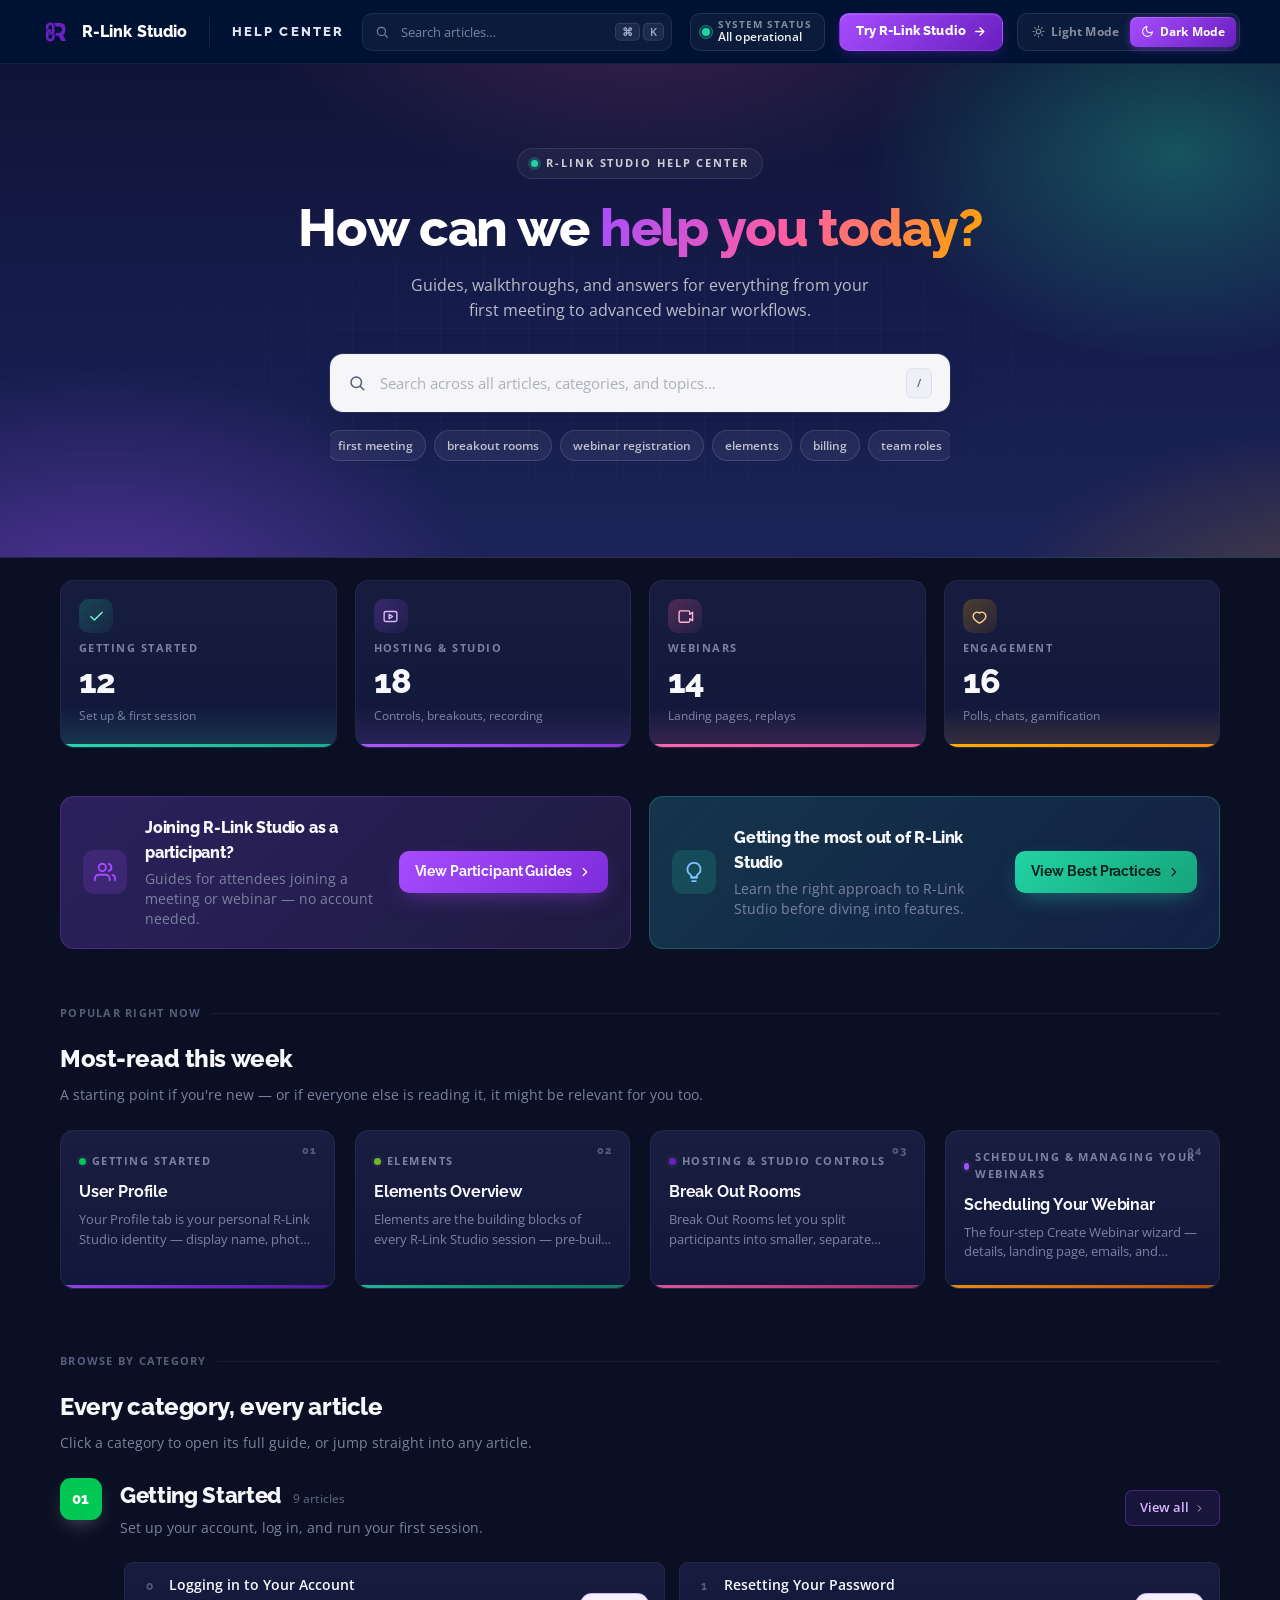
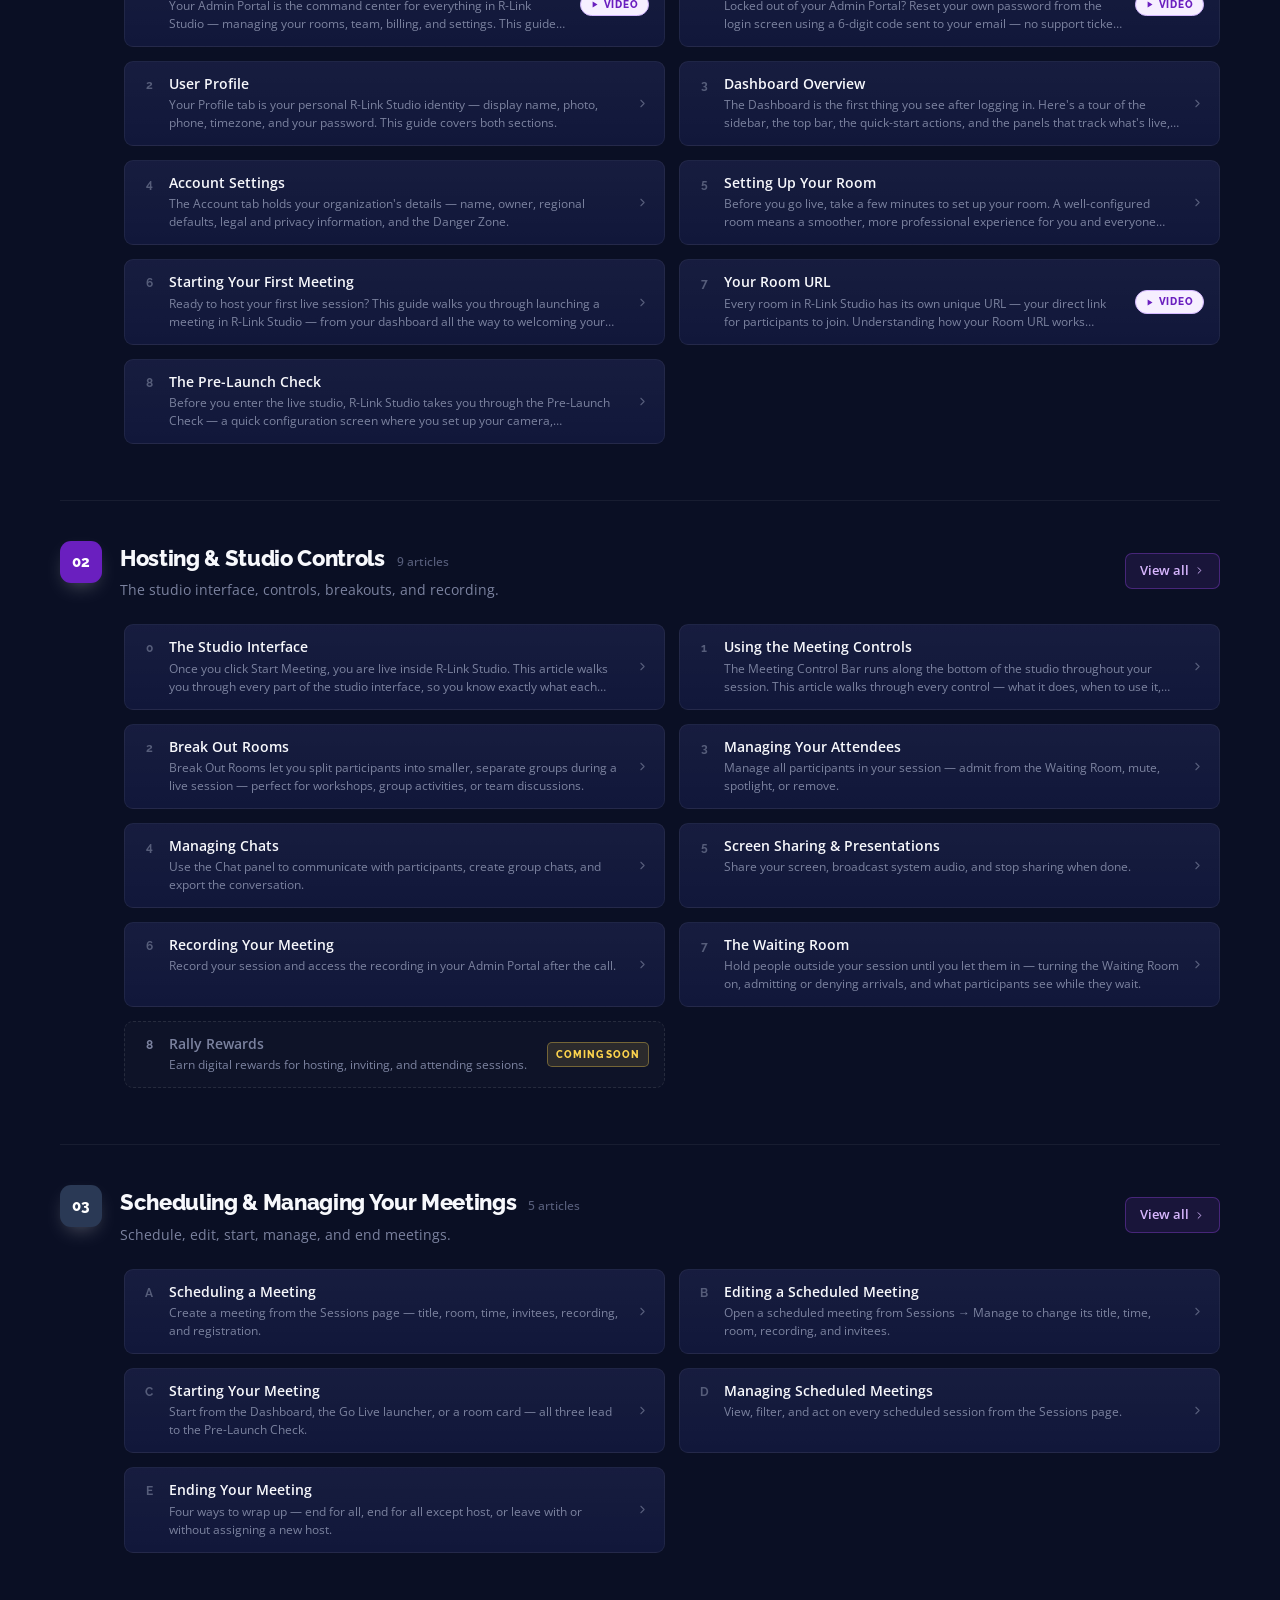
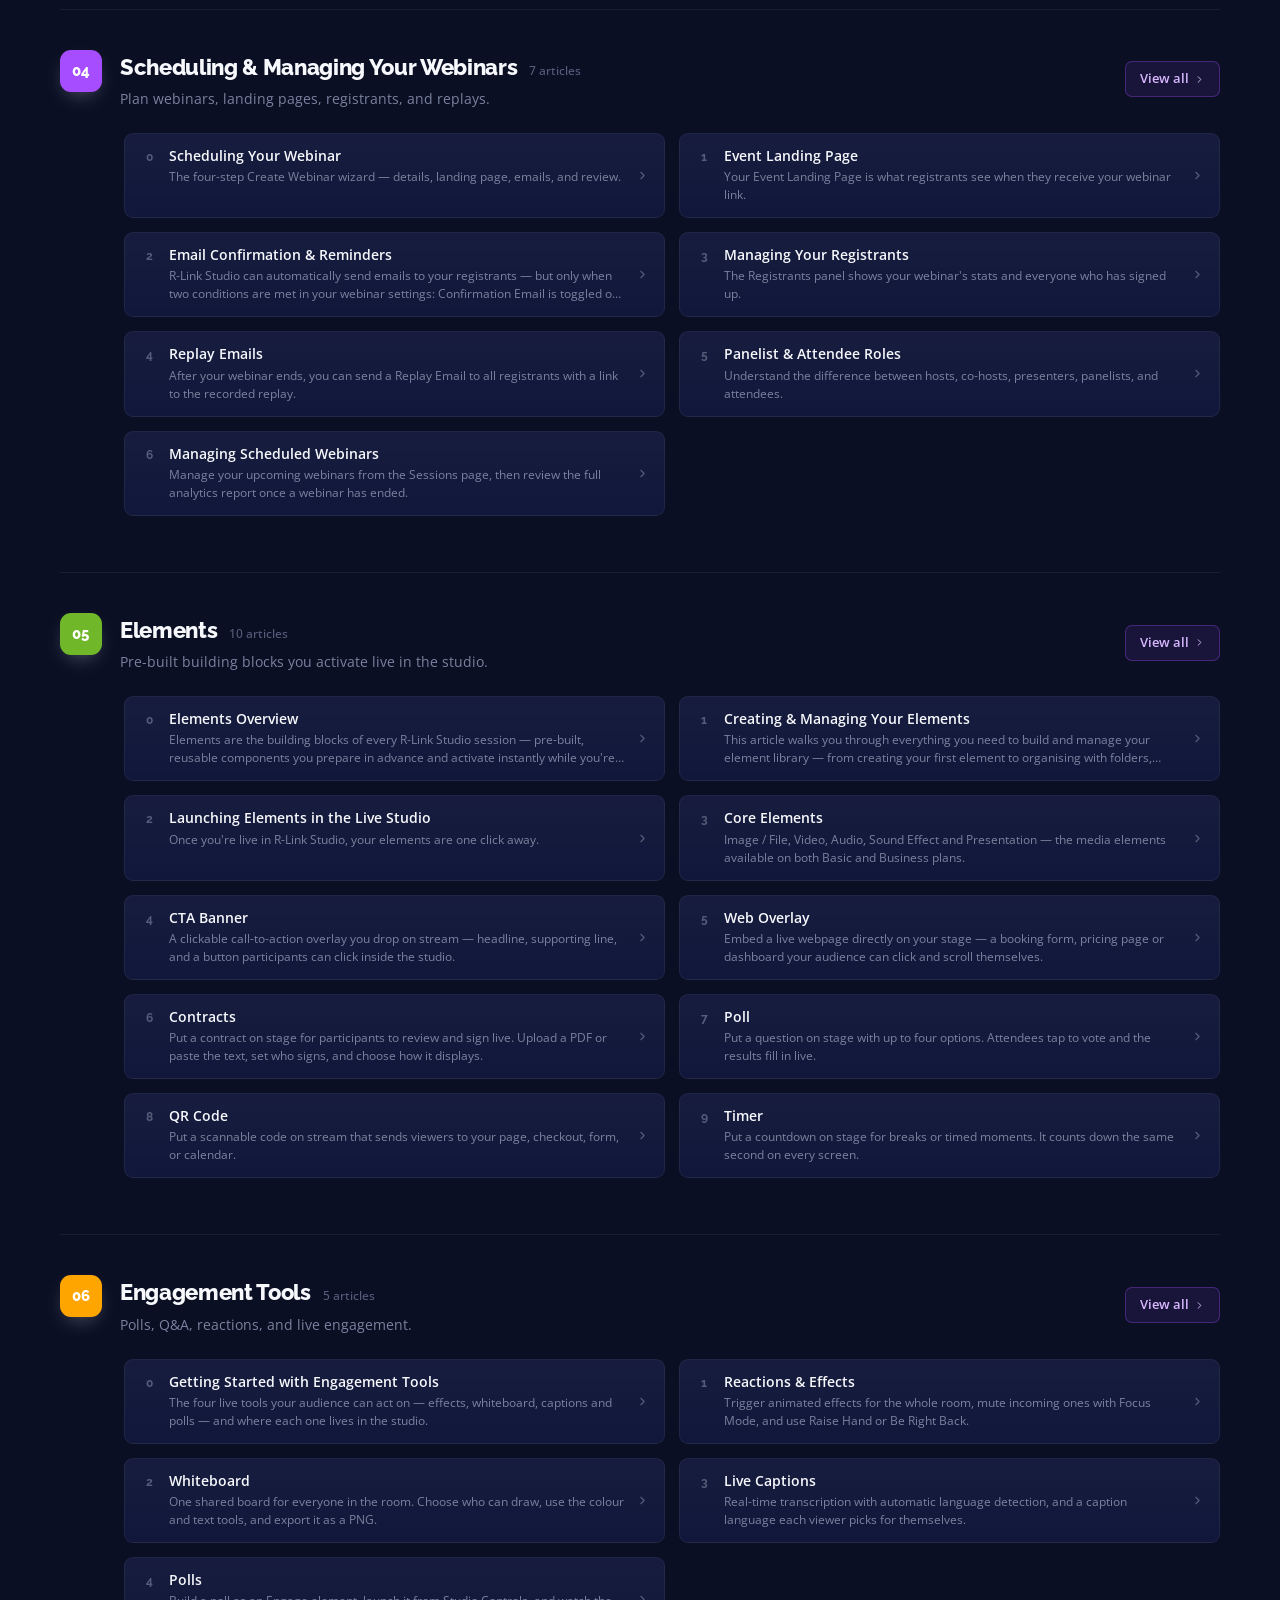
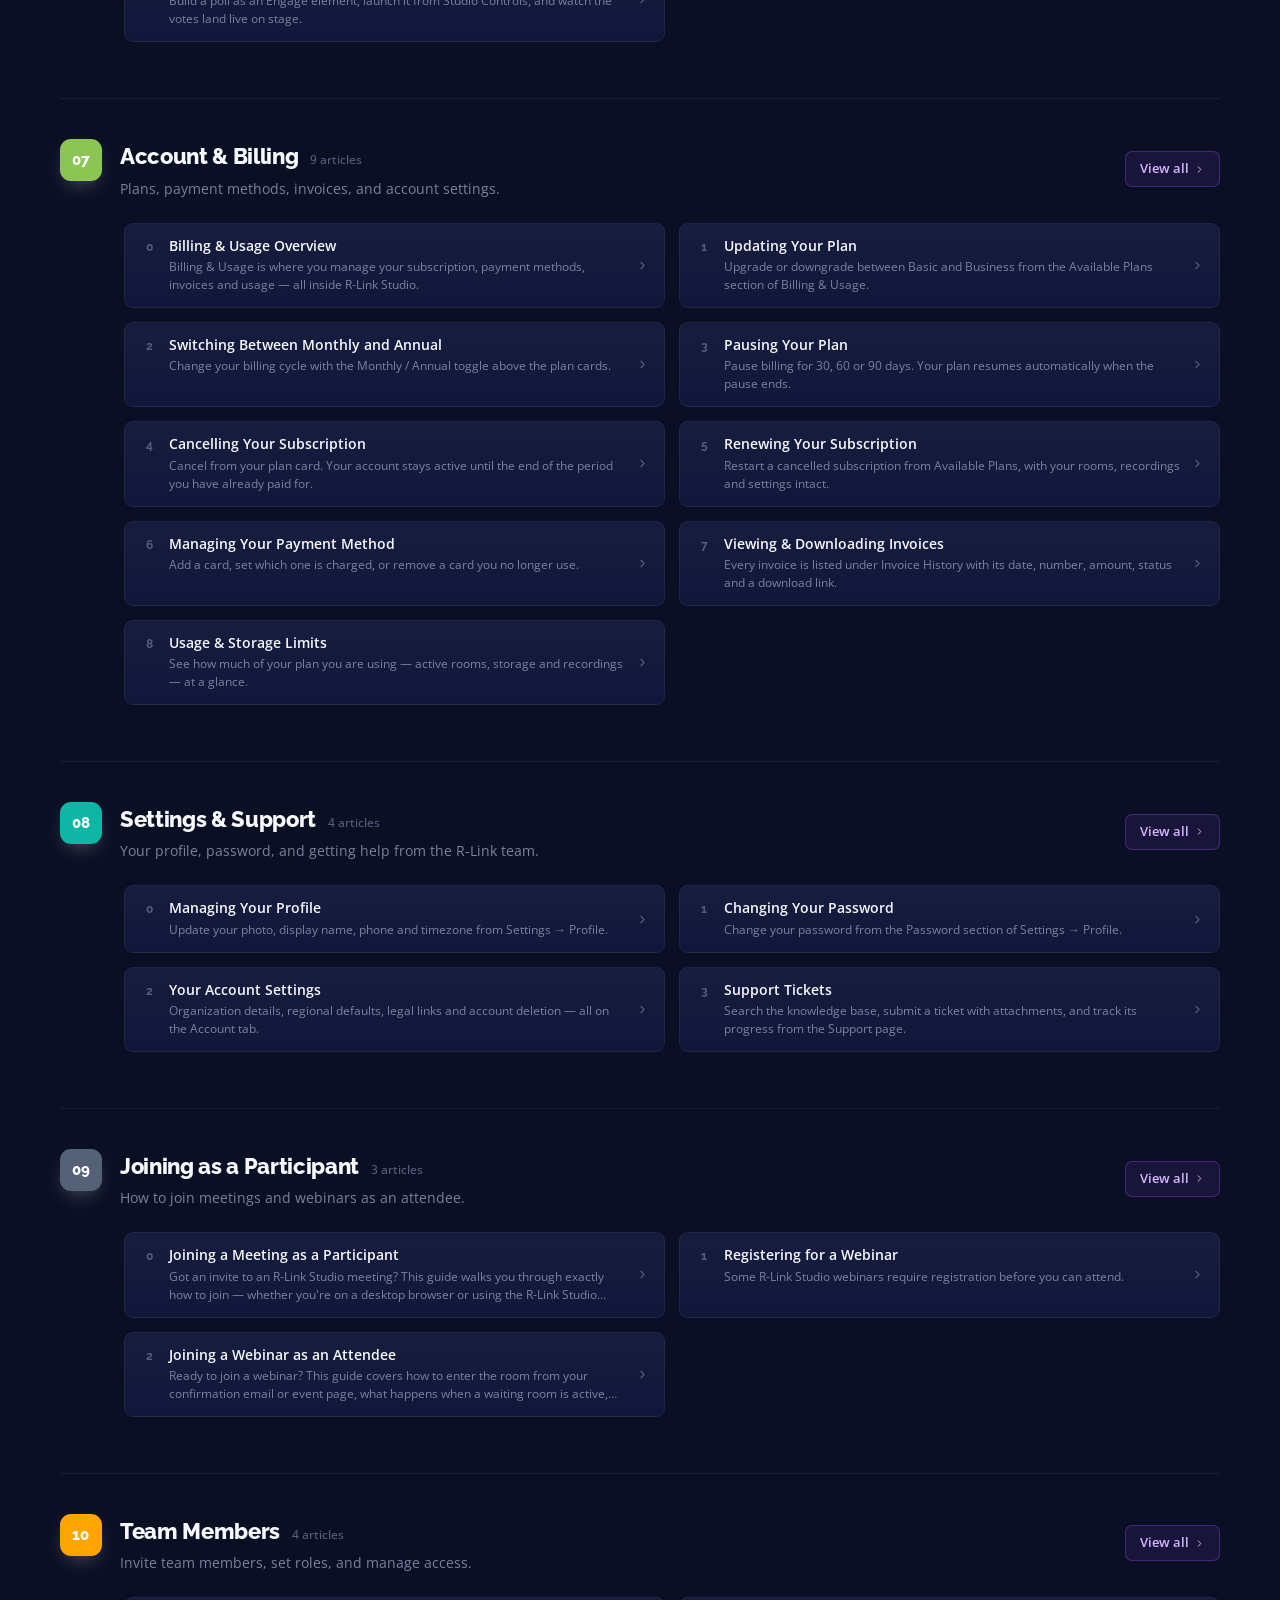
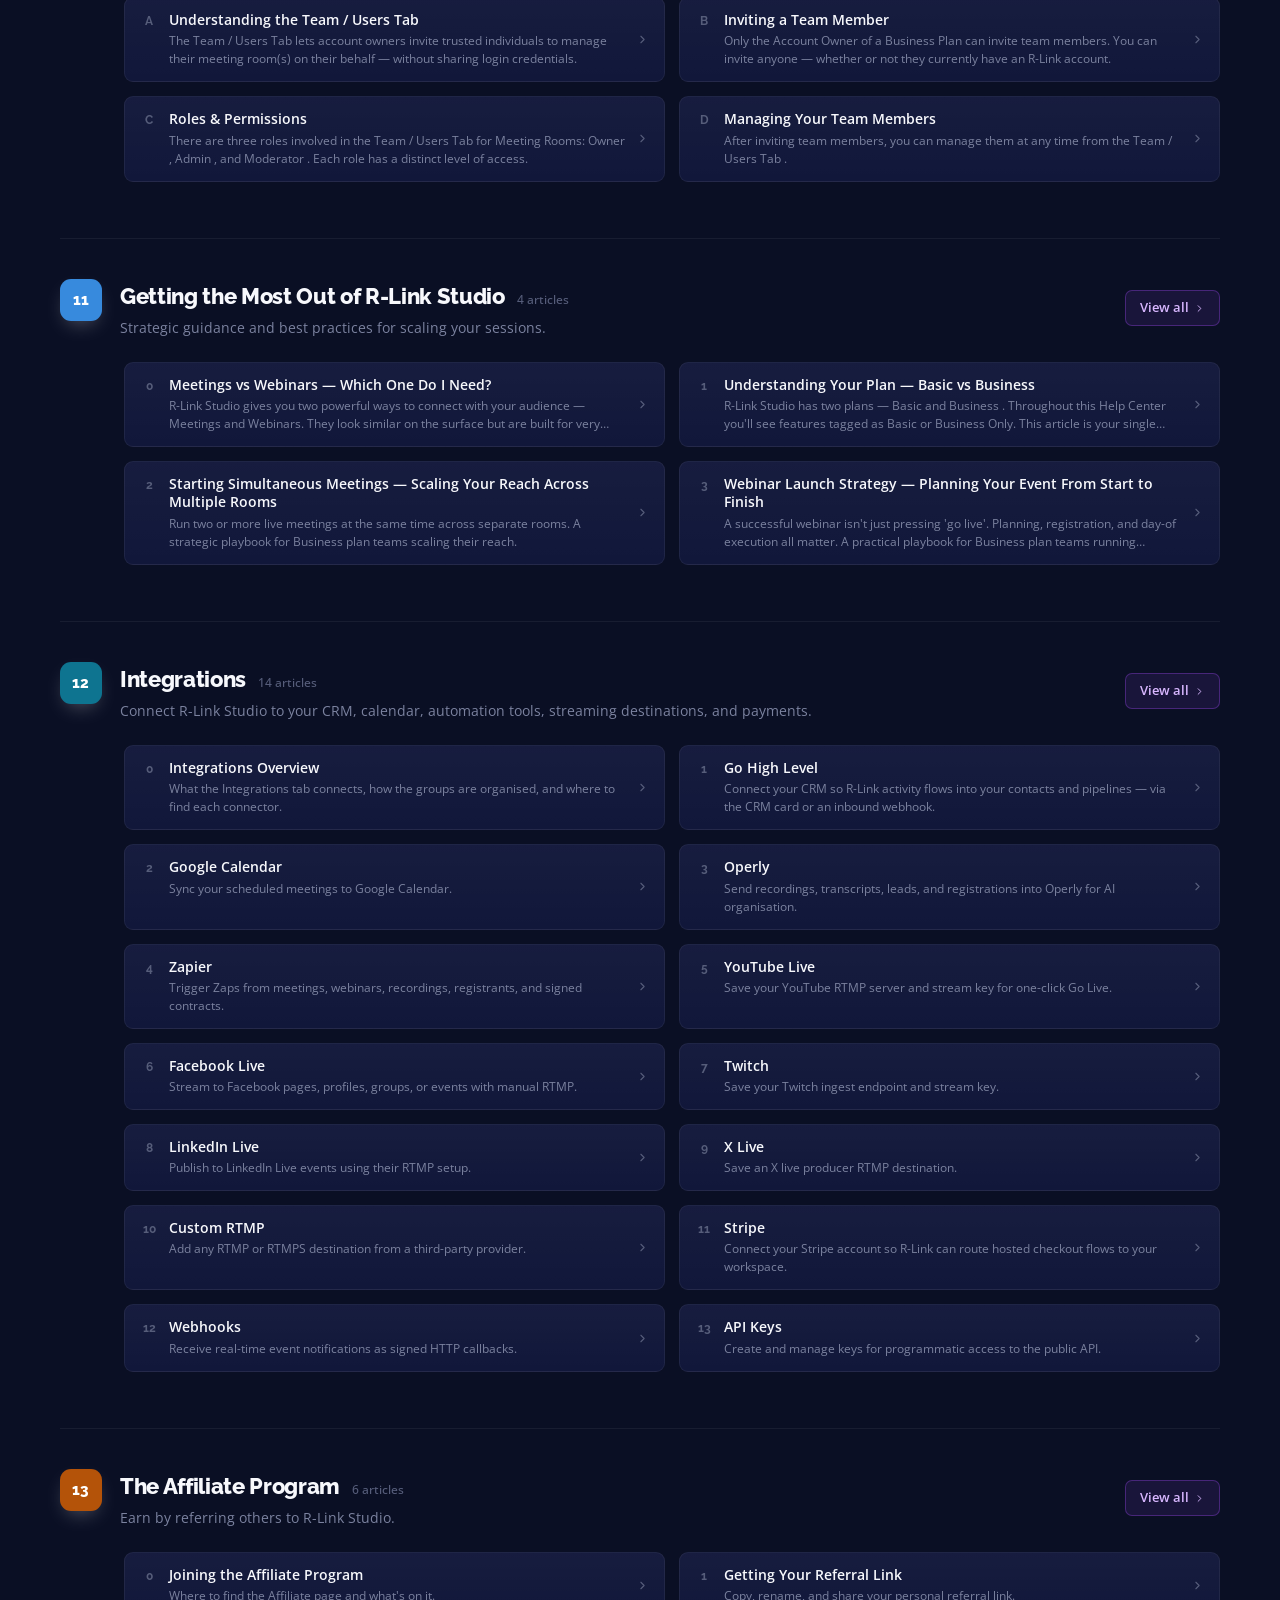
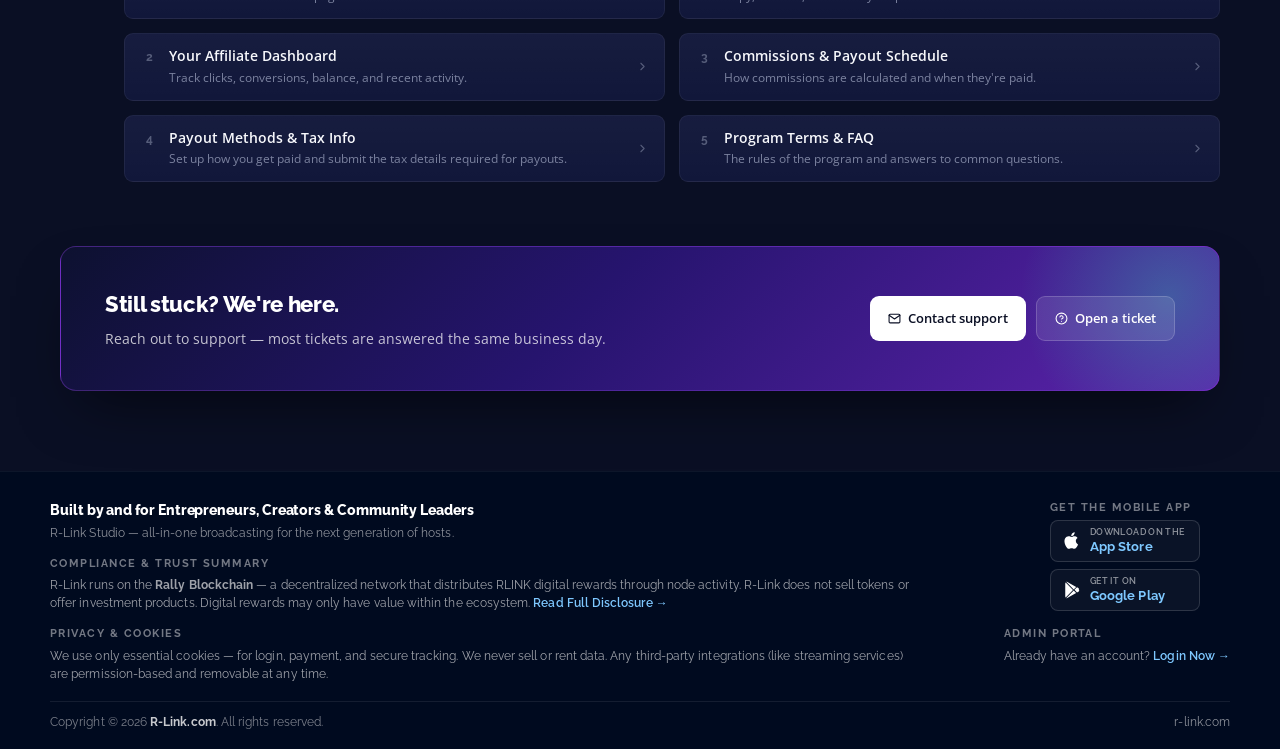
==== index.html @ 5c4b26c2 "Add files via upload" ====
<!DOCTYPE html>
<html lang="en" data-theme="dark">
<head>
<meta charset="UTF-8"/>
<meta name="viewport" content="width=device-width, initial-scale=1.0"/>
<title>R-Link Studio Help Center</title>


<meta name="description" content="Find guides, tutorials, and answers for R-Link Studio — the all-in-one platform for meetings and webinars."/>
<link rel="preconnect" href="https://fonts.googleapis.com"/>
<link rel="preconnect" href="https://fonts.gstatic.com" crossorigin/>
<link href="https://fonts.googleapis.com/css2?family=Raleway:wght@400;500;600;700;800;900&family=Open+Sans:wght@400;500;600;700;800&family=Lora:ital,wght@0,400;0,600;1,400&display=swap" rel="stylesheet"/>
<script>
// Apply theme before paint to avoid flash (dark by default — matches R-Link Studio)
(function(){
  try { var t = localStorage.getItem('hc-theme'); if (t === 'light') document.documentElement.setAttribute('data-theme','light'); } catch(e){}
})();
</script>
<style>
/* ============================================================
   THEME TOKENS — light + dark
   ============================================================ */
:root{
  --bg:#ffffff; --bg-soft:#f9fafb; --bg-soft2:#f3f4f6;
  --nav-bg:#001233;
  --bd:#d5d8dd; --bd-soft:#eef0f3; --bd-strong:#aab0bb;
  --t-1:#001233; --t-2:#2a3955; --t-3:#556177; --t-4:#808999; --t-5:#aab0bb; --t-6:#d5d8dd;
  --pu:#6a1fbf; --pu-bg:#f6efff; --pu-bd:#d4b8ff;
  --shadow-sm:0 1px 2px rgba(0,0,0,.05);
  --shadow-md:0 4px 12px -2px rgba(0,0,0,.06);
  --shadow-lg:0 24px 60px -10px rgba(0,0,0,.45);
  --hl:#ffe6b8;
  --NH:50px;
}
:root[data-theme="dark"]{
  --bg:#001233; --bg-soft:#11142e; --bg-soft2:#181c3a;
  --nav-bg:#000a1f;
  --bd:#222654; --bd-soft:#181c3a; --bd-strong:#2e3372;
  --t-1:#f9fafb; --t-2:#e5e7eb; --t-3:#d1d5db; --t-4:#9ca3af; --t-5:#6b7280; --t-6:#4b5563;
  --pu:#a64dff; --pu-bg:#1a0a33; --pu-bd:#3d1f70;
  --shadow-sm:0 1px 2px rgba(0,0,0,.4);
  --shadow-md:0 4px 12px -2px rgba(0,0,0,.4);
  --shadow-lg:0 24px 60px -10px rgba(0,0,0,.7);
  --hl:#4a2e00;
}
*,*::before,*::after{box-sizing:border-box;margin:0;padding:0}
html{scroll-behavior:smooth}
body{font-family:'Open Sans',sans-serif;background:var(--bg);color:var(--t-2);line-height:1.6;font-size:14px;-webkit-font-smoothing:antialiased;transition:background .2s,color .2s}

/* NAV ============================================================ */
.nav{position:sticky;top:0;z-index:200;height:var(--NH);background:var(--nav-bg);display:flex;align-items:center;padding:0 20px;border-bottom:1px solid rgba(255,255,255,.07)}
.n-logo{display:flex;align-items:center;gap:9px;text-decoration:none;flex-shrink:0;margin-right:16px;color:#fff;font-family:'Raleway',sans-serif;font-weight:800;font-size:15px;letter-spacing:.01em}
.n-logo-img{height:26px;width:auto;display:block}
.n-logo-mark{width:24px;height:24px;border-radius:6px;background:linear-gradient(135deg,#a64dff,#ffa500);display:flex;align-items:center;justify-content:center;color:#fff;font-size:12px;font-weight:800}
.n-pipe{color:rgba(255,255,255,.2);margin:0 4px;font-size:13px}
.n-bc{display:flex;align-items:center;gap:5px;font-size:12.5px;color:rgba(255,255,255,.4);min-width:0}
.n-bc a{color:rgba(255,255,255,.55);text-decoration:none;transition:color .15s;white-space:nowrap}
.n-bc a:hover{color:#fff}
.n-bc-cur{color:rgba(255,255,255,.85);font-weight:500;white-space:nowrap;overflow:hidden;text-overflow:ellipsis}
.n-bc .sep{color:rgba(255,255,255,.25)}
.n-sp{flex:1}
.n-search-mini{position:relative;width:280px;max-width:32vw}
.n-search-mini input{width:100%;height:32px;background:rgba(255,255,255,.08);border:1px solid rgba(255,255,255,.12);border-radius:8px;padding:0 28px 0 32px;color:#fff;font-size:12.5px;font-family:inherit;outline:none;transition:all .15s}
.n-search-mini input::placeholder{color:rgba(255,255,255,.45)}
.n-search-mini input:focus{background:rgba(255,255,255,.14);border-color:rgba(255,255,255,.25)}
.n-search-mini svg{position:absolute;left:10px;top:50%;transform:translateY(-50%);width:13px;height:13px;stroke:rgba(255,255,255,.5);fill:none;stroke-width:2;stroke-linecap:round;stroke-linejoin:round;pointer-events:none}
.n-kbd{position:absolute;right:8px;top:50%;transform:translateY(-50%);font-size:10px;font-weight:600;color:rgba(255,255,255,.4);background:rgba(255,255,255,.08);border:1px solid rgba(255,255,255,.12);border-radius:4px;padding:2px 5px;font-family:'Open Sans',monospace;pointer-events:none}
.n-theme{margin-left:12px;flex-shrink:0;background:transparent;border:1px solid rgba(255,255,255,.14);border-radius:8px;width:32px;height:32px;display:flex;align-items:center;justify-content:center;cursor:pointer;color:rgba(255,255,255,.7);transition:all .15s}
.n-theme:hover{background:rgba(255,255,255,.08);color:#fff;border-color:rgba(255,255,255,.25)}
.n-theme svg{width:14px;height:14px;fill:none;stroke:currentColor;stroke-width:2;stroke-linecap:round;stroke-linejoin:round}
:root[data-theme="dark"] .n-theme .icon-sun{display:block}
:root[data-theme="dark"] .n-theme .icon-moon{display:none}
:root[data-theme="light"] .n-theme .icon-sun{display:none}
:root[data-theme="light"] .n-theme .icon-moon{display:block}

/* HUB VIEW ======================================================== */
#hub-view[hidden],#cat-view[hidden]{display:none !important}

.hero{position:relative;background:linear-gradient(180deg,#001233 0%,#1a2547 60%,#2a3955 100%);color:#fff;padding:80px 24px 110px}
.hero-mosaic{position:absolute;inset:0;opacity:.32;pointer-events:none;overflow:hidden}
.hero-mosaic .blob{position:absolute;border-radius:50%;filter:blur(60px)}
.hero-mosaic .b1{width:380px;height:380px;background:#6a1fbf;left:-80px;top:-80px}
.hero-mosaic .b2{width:340px;height:340px;background:#ffa500;right:5%;top:20%}
.hero-mosaic .b3{width:300px;height:300px;background:#556177;left:35%;bottom:-100px}
.hero-mosaic .b4{width:260px;height:260px;background:#00c853;right:25%;bottom:-60px;opacity:.7}
.hero-grid{position:absolute;inset:0;background-image:linear-gradient(rgba(255,255,255,.04) 1px,transparent 1px),linear-gradient(90deg,rgba(255,255,255,.04) 1px,transparent 1px);background-size:40px 40px;mask-image:radial-gradient(ellipse 60% 50% at 50% 60%,#000 30%,transparent 80%);-webkit-mask-image:radial-gradient(ellipse 60% 50% at 50% 60%,#000 30%,transparent 80%)}
.hero-inner{position:relative;max-width:920px;margin:0 auto;text-align:center}
.hero-eyebrow{display:inline-flex;align-items:center;gap:8px;font-size:11px;font-weight:700;letter-spacing:.14em;text-transform:uppercase;color:rgba(255,255,255,.6);margin-bottom:18px;padding:5px 14px;border-radius:100px;background:rgba(255,255,255,.06);border:1px solid rgba(255,255,255,.12)}
.hero-eyebrow-dot{width:6px;height:6px;border-radius:50%;background:#00c853;box-shadow:0 0 0 3px rgba(34,197,94,.25)}
.hero h1{font-family:'Raleway',sans-serif;font-weight:800;font-size:clamp(38px,6vw,64px);line-height:1.04;letter-spacing:-.025em;color:#fff;margin-bottom:18px}
.hero h1 .accent{background:linear-gradient(135deg,#a64dff 0%,#ffa500 60%,#ffb733 100%);-webkit-background-clip:text;background-clip:text;-webkit-text-fill-color:transparent}
.hero p.sub{font-size:17px;line-height:1.55;color:rgba(255,255,255,.7);max-width:600px;margin:0 auto 36px;font-weight:400}

.search-wrap{position:relative;max-width:640px;margin:0 auto}
.search-pill{position:relative;display:flex;align-items:center;background:#fff;border-radius:14px;box-shadow:0 20px 60px -10px rgba(0,0,0,.4),0 0 0 1px rgba(255,255,255,.08)}
.search-pill svg.s-ico{position:absolute;left:20px;width:20px;height:20px;stroke:#808999;fill:none;stroke-width:2;stroke-linecap:round;stroke-linejoin:round;pointer-events:none}
.search-pill input{flex:1;height:64px;padding:0 110px 0 56px;border:none;background:transparent;font-size:16.5px;font-family:inherit;color:#001233;outline:none;border-radius:14px}
.search-pill input::placeholder{color:#aab0bb}
.search-pill .s-kbd{position:absolute;right:18px;top:50%;transform:translateY(-50%);display:flex;align-items:center;gap:5px;font-size:11px;font-weight:600;color:#556177;background:#f3f4f6;border:1px solid #e5e7eb;border-radius:6px;padding:5px 10px;pointer-events:none}
.search-chips{display:flex;flex-wrap:wrap;justify-content:center;gap:8px;margin-top:18px}
.search-chip{font-size:12.5px;font-weight:500;color:rgba(255,255,255,.7);background:rgba(255,255,255,.08);border:1px solid rgba(255,255,255,.14);padding:5px 12px;border-radius:100px;cursor:pointer;transition:all .15s;font-family:inherit}
.search-chip:hover{background:rgba(255,255,255,.14);color:#fff;border-color:rgba(255,255,255,.25)}

/* SEARCH DROPDOWN (used in both hub and category views) */
.search-dd{position:absolute;background:var(--bg);color:var(--t-2);border:1px solid var(--bd);border-radius:12px;box-shadow:var(--shadow-lg);max-height:480px;overflow-y:auto;z-index:300;display:none}
.search-dd.open{display:block}
.search-dd-empty{padding:32px 24px;text-align:center;color:var(--t-5);font-size:13.5px}
.search-dd-section{padding:8px 0}
.search-dd-label{font-size:10px;font-weight:700;letter-spacing:.1em;text-transform:uppercase;color:var(--t-5);padding:10px 20px 6px}
.search-dd-item{display:flex;align-items:flex-start;gap:12px;padding:10px 20px;text-decoration:none;color:var(--t-2);transition:background .12s;cursor:pointer;border:none;background:none;width:100%;text-align:left;font-family:inherit}
.search-dd-item:hover,.search-dd-item.active{background:var(--bg-soft)}
.search-dd-cdot{width:8px;height:8px;border-radius:50%;flex-shrink:0;margin-top:6px}
.search-dd-body{flex:1;min-width:0}
.search-dd-title{font-size:13.5px;font-weight:600;color:var(--t-1);margin-bottom:2px;white-space:nowrap;overflow:hidden;text-overflow:ellipsis}
.search-dd-meta{font-size:11.5px;color:var(--t-4);display:flex;align-items:center;gap:6px;white-space:nowrap;overflow:hidden;text-overflow:ellipsis}
.search-dd-meta .sep{opacity:.5}
.search-dd-snippet{font-size:11.5px;color:var(--t-4);margin-top:3px;line-height:1.45;display:-webkit-box;-webkit-line-clamp:2;-webkit-box-orient:vertical;overflow:hidden}
.search-dd-arrow{stroke:var(--t-6);width:14px;height:14px;flex-shrink:0;align-self:center;fill:none;stroke-width:2;stroke-linecap:round;stroke-linejoin:round;transition:stroke .12s,transform .12s}
.search-dd-item:hover .search-dd-arrow{stroke:var(--pu);transform:translateX(2px)}
.search-dd-foot{padding:10px 20px;border-top:1px solid var(--bd-soft);font-size:11.5px;color:var(--t-4);background:var(--bg-soft);border-radius:0 0 12px 12px;display:flex;justify-content:space-between;align-items:center}
.search-dd-foot kbd{font-size:10px;font-weight:600;color:var(--t-3);background:var(--bg);border:1px solid var(--bd);border-radius:4px;padding:2px 6px;margin:0 2px}
.search-dd mark{background:var(--hl);color:inherit;padding:0 2px;border-radius:2px}
:root[data-theme="dark"] .search-dd mark{color:#ffa500}

/* HUB CONTENT */
.wrap{max-width:1180px;margin:0 auto;padding:60px 24px 80px}
.section-label{font-size:10.5px;font-weight:700;letter-spacing:.12em;text-transform:uppercase;color:var(--t-5);margin-bottom:18px;display:flex;align-items:center;gap:10px}
.section-label::after{content:'';flex:1;height:1px;background:var(--bd-soft)}
.section-h{font-family:'Raleway',sans-serif;font-weight:800;font-size:26px;color:var(--t-1);letter-spacing:-.018em;margin-bottom:6px}
.section-sub{font-size:14px;color:var(--t-4);margin-bottom:24px}

.popular-grid{display:grid;grid-template-columns:repeat(4,1fr);gap:14px;margin-bottom:64px}
.pop-card{display:block;text-decoration:none;color:inherit;background:var(--bg);border:1px solid var(--bd);border-radius:11px;padding:18px;transition:all .15s;position:relative;overflow:hidden}
.pop-card:hover{border-color:var(--bd-strong);transform:translateY(-2px);box-shadow:var(--shadow-md)}
.pop-card .pop-cat{display:inline-flex;align-items:center;gap:6px;font-size:11px;font-weight:600;color:var(--t-4);margin-bottom:10px}
.pop-card .pop-cat-dot{width:7px;height:7px;border-radius:50%}
.pop-card h4{font-family:'Raleway',sans-serif;font-weight:700;font-size:14.5px;color:var(--t-1);line-height:1.35;margin-bottom:6px;letter-spacing:-.01em}
.pop-card p{font-size:12.5px;color:var(--t-4);line-height:1.55;display:-webkit-box;-webkit-line-clamp:2;-webkit-box-orient:vertical;overflow:hidden}
.pop-card .pop-rank{position:absolute;top:14px;right:14px;font-family:'Raleway',sans-serif;font-weight:800;font-size:30px;color:var(--bd-soft);line-height:1;letter-spacing:-.04em}

.cat-section{margin-top:64px}
.cat-block{margin-bottom:48px;border-top:1px solid var(--bd-soft);padding-top:32px}
.cat-block:first-of-type{border-top:none;padding-top:0}
.cat-head{display:flex;align-items:flex-start;gap:18px;margin-bottom:20px}
.cat-num{width:42px;height:42px;border-radius:11px;flex-shrink:0;display:flex;align-items:center;justify-content:center;font-family:'Raleway',sans-serif;font-weight:800;font-size:15px;color:#fff;letter-spacing:.02em}
.cat-head-body{flex:1;min-width:0}
.cat-head-row{display:flex;align-items:baseline;gap:12px;flex-wrap:wrap;margin-bottom:4px}
.cat-name{font-family:'Raleway',sans-serif;font-weight:800;font-size:22px;color:var(--t-1);letter-spacing:-.015em}
.cat-count{font-size:12px;color:var(--t-5);font-weight:500}
.cat-soon-pill{font-size:9.5px;font-weight:700;letter-spacing:.08em;text-transform:uppercase;color:var(--t-4);background:var(--bg-soft2);border-radius:100px;padding:3px 10px}
.cat-blurb{font-size:13.5px;color:var(--t-4);line-height:1.5}
.cat-cta{margin-left:auto;flex-shrink:0;align-self:center;display:inline-flex;align-items:center;gap:5px;font-size:12.5px;font-weight:600;color:var(--pu);text-decoration:none;padding:7px 14px;border:1px solid var(--pu-bd);border-radius:7px;background:var(--bg);transition:all .15s;white-space:nowrap;cursor:pointer;font-family:inherit}
.cat-cta:hover{background:var(--pu-bg)}
.cat-cta svg{width:11px;height:11px;stroke:currentColor;fill:none;stroke-width:2;stroke-linecap:round;stroke-linejoin:round}

.art-grid{display:grid;grid-template-columns:repeat(2,1fr);gap:10px;margin-left:60px}
.art-card{display:flex;align-items:flex-start;gap:11px;padding:13px 15px;text-decoration:none;color:inherit;border:1px solid var(--bd);border-radius:9px;background:var(--bg);transition:all .12s;cursor:pointer;font-family:inherit;text-align:left;width:100%}
.art-card:hover{border-color:var(--bd-strong);background:var(--bg-soft)}
.art-letter{font-family:'Raleway',sans-serif;font-weight:700;font-size:12px;color:var(--t-5);width:18px;flex-shrink:0;text-align:center;margin-top:1px;text-transform:uppercase}
.art-body{flex:1;min-width:0}
.art-title{font-size:13.5px;font-weight:600;color:var(--t-1);line-height:1.35;margin-bottom:3px}
.art-blurb{font-size:12px;color:var(--t-4);line-height:1.5;display:-webkit-box;-webkit-line-clamp:2;-webkit-box-orient:vertical;overflow:hidden}
.art-arrow{stroke:var(--t-6);width:13px;height:13px;flex-shrink:0;align-self:center;fill:none;stroke-width:2;stroke-linecap:round;stroke-linejoin:round;transition:all .12s}
.art-card:hover .art-arrow{stroke:var(--pu);transform:translateX(2px)}
.art-card.is-soon{cursor:default;border-style:dashed;background:var(--bg-soft)}
.art-card.is-soon:hover{border-color:var(--bd);background:var(--bg-soft)}
.art-card.is-soon .art-title,.art-card.is-soon .art-blurb,.art-card.is-soon .art-letter{color:var(--t-4)}
.cv-art.is-soon{display:flex;align-items:center;gap:9px;cursor:default;opacity:.62}
.cv-art.is-soon .art-soon-badge{font-size:8.5px;letter-spacing:.7px;padding:2px 5px;margin-left:auto}
.cat-updated-pill{display:inline-flex;align-items:center;gap:4px;font-size:10px;font-weight:700;letter-spacing:.04em;text-transform:uppercase;color:#047857;background:#ecfdf5;border:1px solid #a7f3d0;border-radius:100px;padding:3px 9px}
.cat-updated-pill svg{width:10px;height:10px;fill:none;stroke:currentColor;stroke-width:3.4;stroke-linecap:round;stroke-linejoin:round}
.art-video-badge{flex-shrink:0;align-self:center;display:inline-flex;align-items:center;gap:5px;font-family:'Raleway',sans-serif;font-weight:800;font-size:9.5px;letter-spacing:.9px;text-transform:uppercase;color:#6a1fbf;background:#f6efff;border:1px solid #d4b8ff;border-radius:100px;padding:3px 9px}.art-video-badge svg{width:9px;height:9px;fill:currentColor}
.art-updated-badge{flex-shrink:0;align-self:center;display:inline-flex;align-items:center;gap:4px;font-family:'Raleway',sans-serif;font-weight:800;font-size:9.5px;letter-spacing:.9px;text-transform:uppercase;color:#047857;background:#ecfdf5;border:1px solid #a7f3d0;border-radius:100px;padding:3px 8px}
.art-updated-badge svg{width:9px;height:9px;fill:none;stroke:currentColor;stroke-width:3.6;stroke-linecap:round;stroke-linejoin:round}
.art-soon-badge{flex-shrink:0;align-self:center;font-family:'Raleway',sans-serif;font-weight:800;font-size:9.5px;letter-spacing:.9px;text-transform:uppercase;color:#b45309;background:#fef3c7;border:1px solid #fcd34d;border-radius:5px;padding:4px 8px;white-space:nowrap}

.cat-soon-card{margin-left:60px;padding:18px 20px;border:1px dashed var(--bd);border-radius:10px;background:var(--bg-soft);font-size:13px;color:var(--t-4);display:flex;align-items:center;gap:10px}
.cat-soon-card svg{width:15px;height:15px;stroke:var(--t-5);fill:none;stroke-width:2;stroke-linecap:round;stroke-linejoin:round;flex-shrink:0}

.support{margin-top:80px;background:linear-gradient(135deg,#001233 0%,#2a3955 50%,#6a1fbf 100%);border-radius:16px;padding:40px 44px;color:#fff;display:grid;grid-template-columns:1fr auto;gap:32px;align-items:center;position:relative;overflow:hidden}
.support::before{content:'';position:absolute;right:-100px;top:-100px;width:300px;height:300px;background:radial-gradient(circle,rgba(255,165,0,.35),transparent 70%);pointer-events:none}
.support-body{position:relative}
.support h3{font-family:'Raleway',sans-serif;font-weight:800;font-size:22px;color:#fff;margin-bottom:6px;letter-spacing:-.015em}
.support p{font-size:14px;color:rgba(255,255,255,.75);line-height:1.55}
.support-actions{display:flex;gap:10px;position:relative}
.support-btn{display:inline-flex;align-items:center;gap:7px;padding:11px 18px;border-radius:9px;font-size:13px;font-weight:600;text-decoration:none;transition:all .15s}
.support-btn.primary{background:#fff;color:#001233}
.support-btn.primary:hover{background:rgba(255,255,255,.92);transform:translateY(-1px)}
.support-btn.ghost{background:rgba(255,255,255,.1);color:#fff;border:1px solid rgba(255,255,255,.18)}
.support-btn.ghost:hover{background:rgba(255,255,255,.18)}
.support-btn svg{width:13px;height:13px;stroke:currentColor;fill:none;stroke-width:2;stroke-linecap:round;stroke-linejoin:round}

/* GLOBAL FOOTER =================================================== */
.hc-global-foot{background:#001233;color:rgba(255,255,255,.62);font-family:'Raleway',sans-serif;font-size:12.5px;line-height:1.5;letter-spacing:.005em;padding:28px 32px 18px;border-top:1px solid rgba(255,255,255,.05)}
:root[data-theme="dark"] .hc-global-foot{background:#000a1f}
.hc-foot-inner{max-width:1180px;margin:0 auto;display:grid;grid-template-columns:minmax(0,1fr) auto;grid-template-areas:'tag apps' 'comp apps' 'priv admin';column-gap:80px;row-gap:14px;align-items:start}
.hc-foot-apps-area,.hc-foot-admin{justify-self:end;text-align:left;min-width:180px}
.hc-foot-tag-area{grid-area:tag}
.hc-foot-comp{grid-area:comp;margin-bottom:0}
.hc-foot-priv{grid-area:priv;margin-bottom:0}
.hc-foot-apps-area{grid-area:apps;margin-bottom:0}
.hc-foot-admin{grid-area:admin;margin-bottom:0}
.hc-foot-tag{font-family:'Raleway',sans-serif;font-weight:800;color:#fff;font-size:14px;letter-spacing:-.005em;margin-bottom:3px}
.hc-foot-sub{color:rgba(255,255,255,.55);font-size:12px;margin-bottom:0}
.hc-foot-block{margin-bottom:0}
.hc-foot-block h4{font-family:'Raleway',sans-serif;font-weight:700;font-size:10.5px;letter-spacing:.14em;text-transform:uppercase;color:rgba(255,255,255,.45);margin:0 0 5px}
.hc-foot-block p{margin:0;color:rgba(255,255,255,.62);font-size:12px;line-height:1.5}
.hc-foot-block a{color:#7ec8ff;text-decoration:none;font-weight:600}
.hc-foot-block a:hover{text-decoration:underline}
.hc-foot-apps{display:flex;flex-direction:column;gap:10px}
.hc-foot-apps-row{display:flex;flex-direction:column;gap:7px;align-items:flex-start}
.hc-app-btn{display:inline-flex;align-items:center;gap:9px;padding:7px 12px;border:1px solid rgba(255,255,255,.14);border-radius:8px;background:rgba(255,255,255,.04);color:#fff;text-decoration:none;transition:all .15s;min-width:150px}
.hc-app-btn:hover{border-color:rgba(255,255,255,.3);background:rgba(255,255,255,.07);transform:translateY(-1px)}
.hc-app-btn svg{width:18px;height:18px;flex-shrink:0;fill:#fff}
.hc-app-btn .hc-app-l{display:block;font-size:9px;color:rgba(255,255,255,.55);font-weight:600;letter-spacing:.04em;text-transform:uppercase;line-height:1.1}
.hc-app-btn .hc-app-n{display:block;font-size:12.5px;font-weight:700;line-height:1.1;margin-top:2px}
.hc-foot-login{display:inline-flex;align-items:center;gap:8px;padding:11px 16px;background:linear-gradient(135deg,#6a1fbf,#a64dff);color:#fff;border-radius:10px;text-decoration:none;font-weight:700;font-size:13px;letter-spacing:.01em;margin-top:4px}
.hc-foot-login:hover{filter:brightness(1.1)}
.hc-foot-login svg{width:14px;height:14px;stroke:currentColor;fill:none;stroke-width:2;stroke-linecap:round;stroke-linejoin:round}
.hc-foot-bottom{max-width:1180px;margin:18px auto 0;padding-top:12px;border-top:1px solid rgba(255,255,255,.08);display:flex;justify-content:space-between;align-items:center;gap:16px;flex-wrap:wrap;font-size:11.5px;color:rgba(255,255,255,.48)}
.hc-foot-bottom .hc-foot-tag-line{color:rgba(255,255,255,.55)}
@media(max-width:780px){
  .hc-foot-inner{grid-template-columns:1fr;grid-template-areas:'tag' 'comp' 'priv' 'apps' 'admin';gap:20px}
  .hc-foot-bottom{flex-direction:column;text-align:center}
}

/* CATEGORY VIEW =================================================== */
.cv-layout{display:grid;grid-template-columns:240px 1fr 220px;gap:0;max-width:1320px;margin:0 auto;min-height:calc(100vh - var(--NH))}
.cv-sl{border-right:1px solid var(--bd-soft);padding:24px 10px 24px 14px;background:var(--bg-soft);overflow-y:auto;position:sticky;top:var(--NH);height:calc(100vh - var(--NH));scrollbar-width:none}
.cv-sl::-webkit-scrollbar{display:none}
.cv-hlabel{font-family:'Raleway',sans-serif;font-weight:800;font-size:14px;color:var(--t-1);letter-spacing:-.01em;margin-bottom:12px;padding:0 6px}
.cv-cat-color{display:inline-block;width:8px;height:8px;border-radius:50%;margin-right:8px;vertical-align:middle}
.cv-arts{display:flex;flex-direction:column;gap:1px;margin-bottom:20px}
.cv-art{display:flex;align-items:flex-start;gap:9px;padding:9px 10px;border-radius:7px;background:none;border:none;font-family:inherit;font-size:12.5px;color:var(--t-3);text-align:left;cursor:pointer;transition:all .12s;line-height:1.4;font-weight:500}
.cv-art:hover{background:var(--bg-soft2);color:var(--t-1)}
.cv-art.active{background:var(--pu-bg);color:var(--pu);font-weight:600}
.cv-art-l{flex-shrink:0;width:18px;font-family:'Raleway',sans-serif;font-weight:700;font-size:11px;color:var(--t-5);text-align:center;margin-top:1px;text-transform:uppercase}
.cv-art.active .cv-art-l{color:var(--pu)}
.cv-art-t{flex:1;min-width:0}
.cv-div{height:1px;background:var(--bd-soft);margin:12px 6px}
.cv-clabel{font-size:10px;font-weight:700;letter-spacing:.1em;text-transform:uppercase;color:var(--t-5);padding:0 10px;margin-bottom:8px}
.cv-cats{display:flex;flex-direction:column;gap:1px}
.cv-cat{display:flex;align-items:center;gap:9px;padding:7px 10px;border-radius:7px;background:none;border:none;font-family:inherit;font-size:12.5px;color:var(--t-3);text-align:left;cursor:pointer;transition:all .12s;text-decoration:none}
.cv-cat:hover{background:var(--bg-soft2);color:var(--t-1)}
.cv-cat.active-cat{background:var(--bg-soft2);color:var(--t-1);font-weight:600}
.cv-dot{width:8px;height:8px;border-radius:50%;flex-shrink:0}

.cv-main{padding:48px 0 80px;min-width:0;width:100%}
.cv-main > .cv-body,.cv-main > .cv-art-nav,.cv-main > .helpful,.cv-main > .art-divider{max-width:820px;margin-left:auto;margin-right:auto;padding-left:28px;padding-right:28px;box-sizing:border-box}
.cv-eyebrow{display:flex;align-items:center;gap:8px;font-size:11px;font-weight:700;letter-spacing:.1em;text-transform:uppercase;color:var(--t-4);margin-bottom:14px}
.cv-eyebrow .dot{width:6px;height:6px;border-radius:50%}
.cv-h1{font-family:'Raleway',sans-serif;font-weight:800;font-size:36px;color:var(--t-1);line-height:1.12;letter-spacing:-.02em;margin-bottom:14px}
.cv-blurb{font-size:16px;color:var(--t-3);line-height:1.55;margin-bottom:32px;font-weight:400}

/* Article body — unified styles */
.cv-body{font-size:15px;line-height:1.7;color:var(--t-2)}
.cv-body h1, .cv-body h2{font-family:'Raleway',sans-serif;font-weight:800;color:var(--t-1);letter-spacing:-.018em;line-height:1.2;margin:36px 0 14px;scroll-margin-top:80px}
.cv-body h1{font-size:28px}
.cv-body h2{font-size:22px}
.cv-body h3{font-family:'Raleway',sans-serif;font-weight:700;font-size:17px;color:var(--t-1);letter-spacing:-.012em;line-height:1.3;margin:28px 0 10px;scroll-margin-top:80px}
.cv-body h4{font-family:'Open Sans',sans-serif;font-weight:700;font-size:15px;color:var(--t-1);margin:24px 0 8px}
.cv-body p{margin:0 0 16px}
.cv-body ul, .cv-body ol{margin:0 0 18px 22px;padding:0}
.cv-body li{margin-bottom:6px}
.cv-body strong, .cv-body b{font-weight:700;color:var(--t-1)}
.cv-body em, .cv-body i{font-style:italic}
.cv-body a{color:var(--pu);text-decoration:underline;text-underline-offset:2px}
.cv-body a:hover{text-decoration:none}
.cv-body img{max-width:100%;height:auto;border-radius:10px;border:1px solid var(--bd-soft);margin:12px 0;display:block;background:var(--bg-soft)}
.cv-body blockquote{border-left:3px solid var(--pu-bd);padding:8px 16px;margin:16px 0;color:var(--t-3);background:var(--pu-bg);border-radius:0 8px 8px 0}
.cv-body code{font-family:ui-monospace,Menlo,monospace;font-size:.9em;background:var(--bg-soft2);padding:1px 6px;border-radius:4px;color:var(--t-1)}
.cv-body pre{background:var(--bg-soft2);padding:14px 16px;border-radius:8px;overflow-x:auto;margin:16px 0;font-family:ui-monospace,Menlo,monospace;font-size:13px}
.cv-body pre code{background:none;padding:0}
.cv-body table{width:100%;border-collapse:collapse;margin:16px 0;font-size:13.5px}
.cv-body th, .cv-body td{padding:8px 12px;border:1px solid var(--bd);text-align:left}
.cv-body th{background:var(--bg-soft);font-weight:600;color:var(--t-1)}
.cv-body hr{border:none;border-top:1px solid var(--bd-soft);margin:28px 0}
.cv-body video{max-width:100%;border-radius:10px;margin:12px 0}
/* Inline SVGs in article body — constrain to icon size (originals had no sizing attrs) */
.cv-body svg{width:16px;height:16px;vertical-align:middle;flex-shrink:0;display:inline-block}
.cv-body svg[width][height]{width:auto;height:auto;max-width:100%}

.art-img-placeholder{display:flex;flex-direction:column;align-items:center;justify-content:center;gap:8px;height:180px;background:var(--bg-soft);border:1px dashed var(--bd);border-radius:10px;color:var(--t-5);font-size:12px;font-weight:500;margin:16px 0}
.art-img-placeholder svg{width:32px;height:32px;color:var(--t-6)}

/* Article navigation footer */
.cv-art-nav{display:grid;grid-template-columns:1fr 1fr;gap:14px;margin-top:48px;padding-top:32px;border-top:1px solid var(--bd-soft)}
.cv-art-nav a{display:flex;flex-direction:column;gap:4px;text-decoration:none;color:inherit;padding:14px 18px;border:1px solid var(--bd);border-radius:10px;transition:all .12s;background:var(--bg)}
.cv-art-nav a:hover{border-color:var(--bd-strong);background:var(--bg-soft)}
.cv-art-nav .nl{font-size:11px;font-weight:600;color:var(--t-5);letter-spacing:.06em;text-transform:uppercase;display:flex;align-items:center;gap:5px}
.cv-art-nav .nt{font-family:'Raleway',sans-serif;font-weight:700;font-size:14px;color:var(--t-1);line-height:1.35}
.cv-art-nav .next-link{text-align:right}
.cv-art-nav .next-link .nl{justify-content:flex-end}
.cv-art-nav svg{width:11px;height:11px;stroke:currentColor;fill:none;stroke-width:2.5;stroke-linecap:round;stroke-linejoin:round}
.cv-art-nav .placeholder{visibility:hidden}

/* TOC right rail */
.cv-toc{padding:48px 14px 48px 18px;position:sticky;top:var(--NH);align-self:flex-start;max-height:calc(100vh - var(--NH));overflow-y:auto;border-left:1px solid var(--bd-soft);scrollbar-width:none}
.cv-toc::-webkit-scrollbar{display:none}
.cv-toc-h{font-size:10.5px;font-weight:700;letter-spacing:.12em;text-transform:uppercase;color:var(--t-5);margin-bottom:14px}
.cv-toc-list{display:flex;flex-direction:column;gap:1px}
.cv-toc-link{display:block;padding:7px 10px;font-size:12.5px;color:var(--t-4);text-decoration:none;border-left:2px solid transparent;border-radius:0 6px 6px 0;line-height:1.4;cursor:pointer;font-family:inherit;background:none;border-top:none;border-right:none;border-bottom:none;text-align:left;width:100%}
.cv-toc-link.lvl-3{padding-left:22px;font-size:12px}
.cv-toc-link:hover{color:var(--t-2);background:var(--bg-soft)}
.cv-toc-link.active{color:var(--pu);border-left-color:var(--pu);background:var(--pu-bg);font-weight:600}
.cv-toc-empty{font-size:12px;color:var(--t-5);font-style:italic;padding:8px 10px}

/* ARTICLE HERO ==================================================== */
.hc-hero{position:relative;margin:-48px 0 28px;padding:0}
.hc-hero-band{position:absolute;inset:0;pointer-events:none}
.hc-hero-inner{position:relative;padding:36px 28px 28px;max-width:820px;margin:0 auto;box-sizing:border-box}
.hc-h-eyebrow{display:inline-flex;align-items:center;gap:8px;font-size:11px;font-weight:700;letter-spacing:.12em;text-transform:uppercase;color:var(--t-4);margin-bottom:14px;white-space:nowrap}
.hc-h-dot{width:7px;height:7px;border-radius:50%;background:var(--cat-color)}
.hc-h-title{font-family:'Raleway',sans-serif;font-weight:800;font-size:38px;color:var(--t-1);line-height:1.1;letter-spacing:-.022em;margin-bottom:12px;text-wrap:balance}
.hc-h-type-below{font-family:'Raleway',sans-serif;font-weight:800;font-size:11.5px;letter-spacing:.14em;text-transform:uppercase;color:var(--t-3);margin:18px 0 10px;padding:0;background:transparent}
.hc-h-blurb{font-size:16px;color:var(--t-3);line-height:1.55;font-weight:400;margin-bottom:18px;max-width:62ch}
.hc-h-meta{display:flex;flex-wrap:wrap;gap:8px}
.hc-h-chip{display:inline-flex;align-items:center;gap:6px;font-size:11.5px;font-weight:600;color:var(--t-3);background:var(--bg-soft);border:1px solid var(--bd-soft);border-radius:100px;padding:5px 11px;font-family:'Open Sans',sans-serif}
.hc-h-chip svg{width:11px;height:11px;stroke:var(--t-4);fill:none;stroke-width:2;stroke-linecap:round;stroke-linejoin:round;flex-shrink:0}

/* Variant A — Editorial: thin top accent line, refined */
.hc-hero[data-variant="a"] .hc-hero-band{height:3px;background:var(--cat-color);inset:0 0 auto 0}
.hc-hero[data-variant="a"] .hc-hero-inner{padding-top:34px}

/* Variant B — Premium: full tinted band background */
.hc-hero[data-variant="b"]{margin-bottom:36px}
.hc-hero[data-variant="b"] .hc-hero-band{
  background:
    linear-gradient(135deg,color-mix(in oklab,var(--cat-color) 14%,var(--bg)) 0%,color-mix(in oklab,var(--cat-color) 4%,var(--bg)) 100%);
  border-bottom:1px solid var(--bd-soft);
}
:root[data-theme="dark"] .hc-hero[data-variant="b"] .hc-hero-band{
  background:
    linear-gradient(135deg,color-mix(in oklab,var(--cat-color) 14%,#ffffff) 0%,color-mix(in oklab,var(--cat-color) 4%,#ffffff) 100%);
}
:root[data-theme="dark"] .hc-hero[data-variant="b"] .hc-h-title,
:root[data-theme="dark"] .hc-hero[data-variant="b"] .hc-h-blurb,
:root[data-theme="dark"] .hc-hero[data-variant="b"] .hc-h-eyebrow,
:root[data-theme="dark"] .hc-hero[data-variant="b"] .hc-h-chip{color:#0a0e1a}
:root[data-theme="dark"] .hc-hero[data-variant="b"] .hc-h-chip{background:rgba(255,255,255,.85);border-color:rgba(0,0,0,.08);color:#0a0e1a}
:root[data-theme="dark"] .hc-hero[data-variant="b"] .hc-h-eyebrow{background:rgba(255,255,255,.85);border-color:rgba(0,0,0,.08)}
.hc-hero[data-variant="b"] .hc-hero-inner{padding:44px 28px 36px;max-width:820px;margin:0 auto;box-sizing:border-box}
.hc-hero[data-variant="b"] .hc-h-title{font-size:42px}
.hc-hero[data-variant="b"] .hc-h-eyebrow{
  background:var(--bg);
  border:1px solid var(--bd);
  border-radius:100px;padding:5px 12px;
  color:var(--t-2);
}
.hc-hero[data-variant="b"] .hc-h-chip{background:var(--bg);border-color:var(--bd)}

/* CALLOUTS ========================================================= */
.hc-callout{display:grid;grid-template-columns:auto 1fr;gap:14px;align-items:start;margin:18px 0;border-radius:10px;font-size:14.5px;line-height:1.6}
.hc-callout-icon{display:flex;align-items:center;justify-content:center;width:32px;height:32px;border-radius:8px;flex-shrink:0}
.hc-callout-icon svg{width:16px;height:16px}
.hc-callout-body{padding-top:4px;min-width:0}
.hc-callout-title{font-family:'Raleway',sans-serif;font-weight:800;font-size:13px;letter-spacing:.02em;text-transform:uppercase;margin-bottom:4px}
.hc-callout-text{color:var(--t-2)}
.hc-callout-text p{margin:0 0 8px}
.hc-callout-text p:last-child{margin-bottom:0}
.hc-callout-text a{color:inherit;font-weight:600}

/* Variant A — left-border, subtle */
.cv-body[data-variant="a"] .hc-callout{
  padding:14px 18px 14px 14px;
  border-left:3px solid var(--co);
  background:var(--co-bg);
  border-radius:0 8px 8px 0;
  --co:var(--t-4);--co-bg:var(--bg-soft);
}
.cv-body[data-variant="a"] .hc-callout-icon{background:transparent;color:var(--co);width:auto;height:auto}
.cv-body[data-variant="a"] .hc-callout-icon svg{width:18px;height:18px}
.cv-body[data-variant="a"] .hc-callout-title{color:var(--co)}
.cv-body[data-variant="a"] .hc-callout[data-type="tip"]    {--co:#a36300;--co-bg:#fffbeb}
.cv-body[data-variant="a"] .hc-callout[data-type="note"]   {--co:#475569;--co-bg:#f8fafc}
.cv-body[data-variant="a"] .hc-callout[data-type="warning"]{--co:#b91c1c;--co-bg:#fef2f2}
.cv-body[data-variant="a"] .hc-callout[data-type="success"]{--co:#007a35;--co-bg:#ebfbf0}
.cv-body[data-variant="a"] .hc-callout[data-type="plan"]   {--co:#6a1fbf;--co-bg:#f6efff}
:root[data-theme="dark"] .cv-body[data-variant="a"] .hc-callout[data-type="tip"]    {--co:#ffb733;--co-bg:#2a1f0a}
:root[data-theme="dark"] .cv-body[data-variant="a"] .hc-callout[data-type="note"]   {--co:#cbd5e1;--co-bg:#181c3a}
:root[data-theme="dark"] .cv-body[data-variant="a"] .hc-callout[data-type="warning"]{--co:#f87171;--co-bg:#2a1010}
:root[data-theme="dark"] .cv-body[data-variant="a"] .hc-callout[data-type="success"]{--co:#3fdc80;--co-bg:#002a14}
:root[data-theme="dark"] .cv-body[data-variant="a"] .hc-callout[data-type="plan"]   {--co:#a64dff;--co-bg:#1f0a40}

/* Variant B — filled card with icon chip */
.cv-body[data-variant="b"] .hc-callout{
  padding:18px 22px;
  background:var(--co-bg);
  border:1px solid var(--co-bd);
  --co:var(--t-2);--co-bg:var(--bg-soft);--co-bd:var(--bd-soft);
  box-shadow:0 1px 0 rgba(0,0,0,.02);
}
.cv-body[data-variant="b"] .hc-callout-icon{background:var(--co);color:#fff}
.cv-body[data-variant="b"] .hc-callout-title{color:var(--co)}
.cv-body[data-variant="b"] .hc-callout[data-type="tip"]    {--co:#d97706;--co-bg:#fffbeb;--co-bd:#fde68a}
.cv-body[data-variant="b"] .hc-callout[data-type="note"]   {--co:#6366f1;--co-bg:#eef2ff;--co-bd:#c7d2fe}
.cv-body[data-variant="b"] .hc-callout[data-type="warning"]{--co:#dc2626;--co-bg:#fef2f2;--co-bd:#fecaca}
.cv-body[data-variant="b"] .hc-callout[data-type="success"]{--co:#00a544;--co-bg:#ebfbf0;--co-bd:#a8f0c4}
.cv-body[data-variant="b"] .hc-callout[data-type="plan"]   {--co:#6a1fbf;--co-bg:#f6efff;--co-bd:#d4b8ff}
:root[data-theme="dark"] .cv-body[data-variant="b"] .hc-callout[data-type="tip"]    {--co:#ffb733;--co-bg:#231a07;--co-bd:#4a3811}
:root[data-theme="dark"] .cv-body[data-variant="b"] .hc-callout[data-type="note"]   {--co:#a5b4fc;--co-bg:#171a3a;--co-bd:#2e3372}
:root[data-theme="dark"] .cv-body[data-variant="b"] .hc-callout[data-type="warning"]{--co:#f87171;--co-bg:#2a0e0e;--co-bd:#5a1a1a}
:root[data-theme="dark"] .cv-body[data-variant="b"] .hc-callout[data-type="success"]{--co:#3fdc80;--co-bg:#002a14;--co-bd:#005c2a}
:root[data-theme="dark"] .cv-body[data-variant="b"] .hc-callout[data-type="plan"]   {--co:#a64dff;--co-bg:#1f0a40;--co-bd:#3d1f70}

/* STEPS ============================================================ */
.hc-steps{list-style:none;margin:24px 0 28px;padding:0;counter-reset:hc-step}
.hc-step{display:grid;align-items:start;position:relative}
.hc-step-num{
  font-family:'Raleway',sans-serif;font-weight:800;
  display:flex;align-items:center;justify-content:center;
  flex-shrink:0;line-height:1;text-indent:0;
}
.hc-step-body{min-width:0}
.hc-step-body > h2:first-child{margin-top:0}
.hc-step-body p:first-of-type{margin-top:2px}

/* Variant A — circle outline + connector line */
.cv-body[data-variant="a"] .hc-step{grid-template-columns:36px 1fr;gap:18px;padding-bottom:8px}
.cv-body[data-variant="a"] .hc-step:not(:last-child)::before{
  content:'';position:absolute;left:17px;top:36px;bottom:0;width:2px;
  background:var(--bd-soft);
}
.cv-body[data-variant="a"] .hc-step-num{
  width:36px;height:36px;border-radius:50%;
  background:var(--bg);border:2px solid var(--cat-color);
  color:var(--cat-color);font-size:14px;
}
.cv-body[data-variant="a"] .hc-step-body{padding-bottom:8px}
.cv-body[data-variant="a"] .hc-step-body > h2{font-size:19px;margin:6px 0 8px}

/* Variant B — large filled square + card */
.cv-body[data-variant="b"] .hc-step{grid-template-columns:48px 1fr;gap:18px;margin-bottom:14px}
.cv-body[data-variant="b"] .hc-step-num{
  width:48px;height:48px;border-radius:12px;
  background:var(--cat-color);color:#fff;font-size:18px;
  box-shadow:0 4px 12px -4px color-mix(in oklab,var(--cat-color) 60%,transparent);
}
.cv-body[data-variant="b"] .hc-step-body{
  background:var(--bg);border:1px solid var(--bd-soft);
  border-radius:12px;padding:18px 22px;
}
.cv-body[data-variant="b"] .hc-step-body > h2{
  font-size:19px;margin:0 0 8px;color:var(--t-1);
}

/* FIGURES ========================================================== */
.hc-figure{margin:18px 0;display:block}
.hc-figure img{display:block;max-width:100%;height:auto;border-radius:10px;border:1px solid var(--bd-soft);background:var(--bg-soft)}
.hc-figure figcaption{font-size:12.5px;color:var(--t-4);margin-top:8px;line-height:1.5;font-style:italic}

.cv-body[data-variant="b"] .hc-figure img{
  border-radius:14px;border:1px solid var(--bd);
  box-shadow:0 8px 24px -10px rgba(0,0,0,.12);
}
.cv-body[data-variant="b"] .hc-figure figcaption{
  display:inline-block;background:var(--bg-soft);
  border:1px solid var(--bd-soft);border-radius:100px;
  padding:5px 12px;font-style:normal;font-weight:500;
  color:var(--t-3);margin-top:10px;
}

/* Side-by-side comparison table =================================== */
.hc-compare-table{width:100%;border-collapse:collapse;margin:18px 0;font-size:14px;border:1px solid var(--bd-soft);border-radius:12px;overflow:hidden}
.hc-compare-table thead th{font-family:'Raleway',sans-serif;padding:14px 18px;background:#001233;color:#fff;font-weight:700;font-size:14px;text-align:left;border-right:1px solid rgba(255,255,255,.1)}
.hc-compare-table thead th:last-child{border-right:none}
.hc-compare-table thead th.hc-cmp-corner{background:#001233}
.hc-compare-table tbody td{padding:13px 18px;border-bottom:1px solid var(--bd-soft);border-right:1px solid var(--bd-soft);vertical-align:top;color:var(--t-2)}
.hc-compare-table tbody td:last-child{border-right:none}
.hc-compare-table tbody tr:last-child td{border-bottom:none}
.hc-compare-table tbody td.hc-cmp-row-label{font-weight:700;color:var(--t-1);background:var(--bg-soft);width:32%}
.hc-cmp-yes{color:#00a544;font-weight:700}
.hc-cmp-no{color:#dc2626;font-weight:700}
:root[data-theme="dark"] .hc-cmp-yes{color:#3fdc80}
:root[data-theme="dark"] .hc-cmp-no{color:#f87171}

/* Settings/feature table ========================================== */
.hc-feature-table{width:100%;border-collapse:collapse;margin:18px 0;font-size:14px;border:1px solid var(--bd-soft);border-radius:12px;overflow:hidden}
.hc-feature-table thead th{font-family:'Raleway',sans-serif;font-size:11.5px;font-weight:800;letter-spacing:.12em;text-transform:uppercase;color:var(--t-4);text-align:left;padding:13px 18px;background:var(--bg-soft);border-bottom:1px solid var(--bd-soft)}
.hc-feature-table thead th:last-child{text-align:right;padding-right:22px}
.hc-feature-table tbody td{padding:14px 18px;border-bottom:1px solid var(--bd-soft);vertical-align:top}
.hc-feature-table tbody tr:last-child td{border-bottom:none}
.hc-feature-table tbody tr:has(.hc-ft-pill){background:color-mix(in oklab,#ffa500 5%,var(--bg))}
:root[data-theme="dark"] .hc-feature-table tbody tr:has(.hc-ft-pill){background:color-mix(in oklab,#ffa500 6%,var(--bg))}
.hc-ft-name{font-weight:700;color:var(--t-1);margin-bottom:3px}
.hc-ft-desc{font-size:13px;color:var(--t-3);line-height:1.5}
.hc-ft-plan{text-align:right;width:120px;white-space:nowrap}
.hc-ft-pill{display:inline-block;padding:4px 11px;border-radius:999px;background:color-mix(in oklab,#ffa500 15%,var(--bg-soft));border:1px solid color-mix(in oklab,#ffa500 35%,var(--bd-soft));color:#a36300;font-family:'Raleway',sans-serif;font-weight:700;font-size:12px}
:root[data-theme="dark"] .hc-ft-pill{color:#ffa500}
.hc-ft-legend{margin:14px 0;font-size:13.5px;color:var(--t-3);display:flex;align-items:center;gap:6px;flex-wrap:wrap}

/* Homepage callout pair ============================================ */
.hc-cta-grid{display:grid;grid-template-columns:1fr 1fr;gap:14px;margin:0 0 36px}
@media(max-width:780px){.hc-cta-grid{grid-template-columns:1fr}}
.hc-participant-cta{display:flex;align-items:center;gap:18px;padding:18px 22px;background:color-mix(in oklab,#6a1fbf 7%,var(--bg-soft));border:1px solid color-mix(in oklab,#6a1fbf 22%,var(--bd-soft));border-radius:14px;text-decoration:none;color:inherit;transition:background .15s,border-color .15s,transform .15s;height:100%;box-sizing:border-box}
.hc-participant-cta:hover{background:color-mix(in oklab,#6a1fbf 11%,var(--bg-soft));border-color:color-mix(in oklab,#6a1fbf 38%,var(--bd-soft))}
.hc-pc-icon{flex-shrink:0;width:44px;height:44px;border-radius:11px;background:color-mix(in oklab,#6a1fbf 16%,var(--bg));display:grid;place-items:center;color:#56189a}
:root[data-theme="dark"] .hc-pc-icon{color:#a64dff}
.hc-pc-icon svg{width:22px;height:22px}
.hc-pc-text{flex:1;min-width:0}
.hc-pc-title{font-family:'Raleway',sans-serif;font-weight:800;font-size:16px;color:var(--t-1);letter-spacing:-.012em;margin-bottom:3px}
.hc-pc-blurb{font-size:13.5px;color:var(--t-3);line-height:1.5}
.hc-pc-btn{flex-shrink:0;display:inline-flex;align-items:center;gap:6px;padding:10px 16px;background:#6a1fbf;color:#fff;font-family:'Raleway',sans-serif;font-weight:700;font-size:13.5px;border-radius:10px;letter-spacing:-.005em}
.hc-pc-btn svg{width:14px;height:14px}
.hc-participant-cta:hover .hc-pc-btn{background:#56189a}
/* Best Practices card variant — blue */
.hc-bp-cta{background:color-mix(in oklab,#378ADD 8%,var(--bg-soft));border-color:color-mix(in oklab,#378ADD 26%,var(--bd-soft))}
.hc-bp-cta:hover{background:color-mix(in oklab,#378ADD 13%,var(--bg-soft));border-color:color-mix(in oklab,#378ADD 42%,var(--bd-soft))}
.hc-bp-cta .hc-pc-icon{background:color-mix(in oklab,#378ADD 16%,var(--bg));color:#1f6cb8}
:root[data-theme="dark"] .hc-bp-cta .hc-pc-icon{color:#7ec2ff}
.hc-bp-cta .hc-pc-btn{background:#378ADD}
.hc-bp-cta:hover .hc-pc-btn{background:#2b6fb5}
@media(max-width:760px){.hc-participant-cta{flex-direction:column;align-items:flex-start;gap:12px}.hc-pc-btn{align-self:stretch;justify-content:center}}

/* In-article sales CTAs ============================================ */
/* Inline strip — subtle mid-article nudge */
.hc-inline-cta{display:flex;align-items:center;gap:14px;margin:24px 0;padding:14px 18px;background:color-mix(in oklab,#6a1fbf 6%,var(--bg-soft));border-left:3px solid #6a1fbf;border-radius:0 10px 10px 0;font-size:14px;line-height:1.5}
.hc-inline-cta-icon{flex-shrink:0;width:32px;height:32px;border-radius:8px;background:color-mix(in oklab,#6a1fbf 14%,var(--bg));display:grid;place-items:center;color:#6a1fbf}
:root[data-theme="dark"] .hc-inline-cta-icon{color:#a64dff}
.hc-inline-cta-icon svg{width:16px;height:16px;fill:none;stroke:currentColor;stroke-width:2;stroke-linecap:round;stroke-linejoin:round}
.hc-inline-cta-body{flex:1;min-width:0;color:var(--t-2)}
.hc-inline-cta-body strong{color:var(--t-1);font-weight:700}
.hc-inline-cta-link{flex-shrink:0;display:inline-flex;align-items:center;gap:5px;font-family:'Raleway',sans-serif;font-weight:700;font-size:13px;color:#6a1fbf;text-decoration:none;white-space:nowrap;padding:6px 10px;border-radius:7px;transition:background .12s}
:root[data-theme="dark"] .hc-inline-cta-link{color:#a64dff}
.hc-inline-cta-link:hover{background:color-mix(in oklab,#6a1fbf 12%,transparent)}
.hc-inline-cta-link svg{width:11px;height:11px;fill:none;stroke:currentColor;stroke-width:2.4;stroke-linecap:round;stroke-linejoin:round}
@media(max-width:640px){.hc-inline-cta{flex-direction:column;align-items:flex-start;gap:10px}.hc-inline-cta-link{align-self:stretch;justify-content:center;background:#fff;border:1px solid color-mix(in oklab,#6a1fbf 30%,var(--bd-soft))}}

/* End-of-article sales card — branded purple */
.hc-end-cta{position:relative;margin:48px 0 12px;padding:32px 36px;background:linear-gradient(135deg,#1a0a40 0%,#3a1373 45%,#6a1fbf 100%);color:#fff;border-radius:18px;overflow:hidden;display:grid;grid-template-columns:1fr auto;gap:28px;align-items:center}
.hc-end-cta::before{content:'';position:absolute;right:-80px;top:-80px;width:280px;height:280px;background:radial-gradient(circle,rgba(255,165,0,.32),transparent 70%);pointer-events:none}
.hc-end-cta::after{content:'';position:absolute;left:-60px;bottom:-100px;width:220px;height:220px;background:radial-gradient(circle,rgba(166,77,255,.4),transparent 70%);pointer-events:none}
.hc-end-cta-body{position:relative;min-width:0}
.hc-end-cta-eyebrow{display:inline-flex;align-items:center;gap:7px;font-size:10.5px;font-weight:700;letter-spacing:.14em;text-transform:uppercase;color:#ffb733;background:rgba(255,179,51,.12);border:1px solid rgba(255,179,51,.3);padding:4px 11px;border-radius:100px;margin-bottom:14px}
.hc-end-cta-eyebrow-dot{width:6px;height:6px;border-radius:50%;background:#ffb733;box-shadow:0 0 0 3px rgba(255,179,51,.25)}
.hc-end-cta h3{font-family:'Raleway',sans-serif;font-weight:800;font-size:24px;color:#fff;letter-spacing:-.02em;line-height:1.18;margin:0 0 10px;max-width:38ch;text-wrap:balance}
.hc-end-cta p{font-size:14.5px;color:rgba(255,255,255,.78);line-height:1.55;margin:0;max-width:54ch}
.hc-end-cta-actions{position:relative;display:flex;flex-direction:column;gap:9px;flex-shrink:0}
.hc-end-cta-btn{display:inline-flex;align-items:center;justify-content:center;gap:7px;padding:12px 20px;border-radius:11px;font-family:'Raleway',sans-serif;font-weight:700;font-size:13.5px;text-decoration:none;transition:all .15s;white-space:nowrap;letter-spacing:-.003em}
.hc-end-cta-btn.primary{background:#fff;color:#1a0a40}
.hc-end-cta-btn.primary:hover{background:rgba(255,255,255,.92);transform:translateY(-1px)}
.hc-end-cta-btn.ghost{background:rgba(255,255,255,.08);color:#fff;border:1px solid rgba(255,255,255,.22)}
.hc-end-cta-btn.ghost:hover{background:rgba(255,255,255,.16);border-color:rgba(255,255,255,.35)}
.hc-end-cta-btn svg{width:13px;height:13px;fill:none;stroke:currentColor;stroke-width:2.2;stroke-linecap:round;stroke-linejoin:round}
.hc-end-cta-foot{position:relative;margin-top:18px;padding-top:14px;border-top:1px solid rgba(255,255,255,.12);display:flex;align-items:center;gap:14px;flex-wrap:wrap;font-size:12px;color:rgba(255,255,255,.65)}
.hc-end-cta-foot-item{display:inline-flex;align-items:center;gap:6px}
.hc-end-cta-foot-item svg{width:13px;height:13px;fill:none;stroke:#4ade80;stroke-width:2.4;stroke-linecap:round;stroke-linejoin:round}
@media(max-width:760px){.hc-end-cta{grid-template-columns:1fr;padding:26px 24px;gap:20px}.hc-end-cta-actions{flex-direction:row;flex-wrap:wrap}.hc-end-cta-btn{flex:1;min-width:140px}.hc-end-cta h3{font-size:21px}}

/* Plan-comparison cards =========================================== */
.hc-plan-grid{display:grid;grid-template-columns:repeat(2,1fr);gap:18px;margin:22px 0}
.hc-plan-card{position:relative;background:var(--bg-soft);border:1px solid var(--bd-soft);border-radius:14px;padding:24px 24px 26px;display:flex;flex-direction:column;gap:14px}
.hc-plan-card-featured{background:#001233;color:#e5e7eb;border-color:#1a2547}
.hc-plan-card-featured .hc-plan-blurb{color:rgba(255,255,255,.7)}
.hc-plan-card-featured .hc-plan-feature{color:rgba(255,255,255,.92)}
.hc-plan-card-featured .hc-plan-mark{color:#a64dff}
.hc-plan-card-featured .hc-plan-head h3{color:#fff}
.hc-plan-badge{position:absolute;top:0;right:18px;transform:translateY(-50%);background:#ffa500;color:#1f1206;font-family:'Raleway',sans-serif;font-weight:800;font-size:10.5px;letter-spacing:.1em;text-transform:uppercase;padding:5px 12px;border-radius:6px}
.hc-plan-head{display:flex;align-items:center;gap:10px;margin:0}
.hc-plan-head > div:first-child{width:9px;height:9px;border-radius:50%;background:#556177;flex-shrink:0}
.hc-plan-card-featured .hc-plan-head > div:first-child{background:#ffa500}
.hc-plan-head h3{margin:0;font-family:'Raleway',sans-serif;font-weight:800;font-size:21px;letter-spacing:-.018em}
.hc-plan-blurb{margin:0;font-size:13.5px;color:var(--t-3);line-height:1.55}
.hc-plan-features{display:flex;flex-direction:column;gap:8px;margin:6px 0 0;border-top:1px solid var(--bd-soft);padding-top:14px}
.hc-plan-card-featured .hc-plan-features{border-color:rgba(255,255,255,.1)}
.hc-plan-feature{display:flex;align-items:flex-start;gap:10px;font-size:13.5px;line-height:1.5}
.hc-plan-mark{flex-shrink:0;color:#00c853;font-weight:800;width:14px;text-align:center}
@media(max-width:780px){.hc-plan-grid{grid-template-columns:1fr}}

/* "Best for" boxes ================================================ */
.hc-best-for{margin:18px 0;padding:18px 22px;border-radius:12px;background:color-mix(in oklab,var(--cat-color,#00c853) 8%,var(--bg));border:1px solid color-mix(in oklab,var(--cat-color,#00c853) 22%,var(--bd-soft))}
.hc-bf-label{font-family:'Raleway',sans-serif;font-weight:800;font-size:11.5px;letter-spacing:.12em;text-transform:uppercase;color:color-mix(in oklab,var(--cat-color,#00c853) 70%,var(--t-1));margin-bottom:12px}
.hc-bf-list{display:grid;grid-template-columns:repeat(2,1fr);gap:8px 24px}
.hc-bf-item{display:flex;align-items:flex-start;gap:9px;font-size:14px;color:var(--t-2);line-height:1.5}
.hc-bf-mark{display:inline-flex;flex-shrink:0;color:color-mix(in oklab,var(--cat-color,#00c853) 80%,var(--t-1));font-weight:700;width:14px;text-align:center}
.hc-best-for-neg{background:color-mix(in oklab,#ef4444 6%,var(--bg));border-color:color-mix(in oklab,#ef4444 18%,var(--bd-soft))}
.hc-best-for-neg .hc-bf-label{color:#b91c1c}
.hc-best-for-neg .hc-bf-mark{color:#dc2626}
:root[data-theme="dark"] .hc-best-for-neg .hc-bf-label{color:#fca5a5}
@media(max-width:640px){.hc-bf-list{grid-template-columns:1fr}}

/* TWEAKS PANEL ==================================================== */
.tweaks-panel{position:fixed;bottom:24px;right:24px;width:280px;background:var(--bg);border:1px solid var(--bd);border-radius:14px;box-shadow:var(--shadow-lg);padding:18px;z-index:500;display:none;font-family:'Open Sans',sans-serif}
.tweaks-panel.open{display:block}
.tweaks-h{display:flex;align-items:center;justify-content:space-between;margin-bottom:14px}
.tweaks-h .title{font-family:'Raleway',sans-serif;font-weight:800;font-size:14px;color:var(--t-1)}
.tweaks-h .close{background:none;border:none;color:var(--t-5);cursor:pointer;font-size:20px;line-height:1;padding:0;width:22px;height:22px;display:flex;align-items:center;justify-content:center;border-radius:5px}
.tweaks-h .close:hover{background:var(--bg-soft);color:var(--t-2)}
.tweak-row{display:flex;align-items:center;justify-content:space-between;padding:10px 0;border-bottom:1px solid var(--bd-soft)}
.tweak-row:last-child{border-bottom:none}
.tweak-row .label{font-size:13px;font-weight:500;color:var(--t-2)}
.tweak-row .sub{font-size:11.5px;color:var(--t-5);margin-top:2px}
.tweak-toggle{position:relative;width:38px;height:22px;background:var(--bd-strong);border-radius:11px;cursor:pointer;transition:background .15s;border:none;flex-shrink:0}
.tweak-toggle.on{background:var(--pu)}
.tweak-toggle::after{content:'';position:absolute;top:2px;left:2px;width:18px;height:18px;background:#fff;border-radius:50%;transition:transform .15s;box-shadow:0 1px 3px rgba(0,0,0,.2)}
.tweak-toggle.on::after{transform:translateX(16px)}
.tweak-variants{display:flex;gap:6px;background:var(--bg-soft);padding:3px;border-radius:9px;border:1px solid var(--bd-soft)}
.tweak-variant-btn{flex:1;background:none;border:none;padding:7px 10px;font-family:'Open Sans',sans-serif;font-size:12px;font-weight:600;color:var(--t-4);cursor:pointer;border-radius:6px;transition:all .12s;display:flex;flex-direction:column;align-items:center;gap:1px;line-height:1.2}
.tweak-variant-btn:hover{color:var(--t-2)}
.tweak-variant-btn.active{background:var(--bg);color:var(--t-1);box-shadow:0 1px 2px rgba(0,0,0,.06)}
.tweak-variant-btn .vlbl{font-family:'Raleway',sans-serif;font-weight:800;font-size:12.5px}
.tweak-variant-btn .vsub{font-size:9.5px;font-weight:600;color:var(--t-5);letter-spacing:.04em;text-transform:uppercase}
.tweak-variant-btn.active .vsub{color:var(--t-4)}

/* RESPONSIVE ====================================================== */
@media(max-width:1100px){
  .cv-layout{grid-template-columns:220px 1fr}
  .cv-toc{display:none}
  .cv-main{padding:40px 0 80px}
  .cv-main > .cv-body,.cv-main > .cv-art-nav,.cv-main > .helpful,.cv-main > .art-divider{padding-left:24px;padding-right:24px}
}
@media(max-width:980px){
  .popular-grid{grid-template-columns:repeat(2,1fr)}
  .art-grid{grid-template-columns:1fr;margin-left:0}
  .cat-soon-card{margin-left:0}
  .support{grid-template-columns:1fr;text-align:center}
  .support-actions{justify-content:center}
}
@media(max-width:780px){
  .cv-layout{grid-template-columns:1fr}
  .cv-sl{position:static;height:auto;border-right:none;border-bottom:1px solid var(--bd-soft)}
  .cv-main{padding:32px 0 60px}
  .cv-main > .cv-body,.cv-main > .cv-art-nav,.cv-main > .helpful,.cv-main > .art-divider{padding-left:20px;padding-right:20px}
}
@media(max-width:640px){
  .hero{padding:56px 18px 80px}
  .hero h1{font-size:38px}
  .search-pill input{height:56px;font-size:15px;padding:0 56px 0 50px}
  .search-pill .s-kbd{display:none}
  .search-pill svg.s-ico{left:18px}
  .n-search-mini{display:none}
  .n-bc{display:none}
  .popular-grid{grid-template-columns:1fr}
  .wrap{padding:40px 18px 60px}
  .cat-head{flex-wrap:wrap}
  .cat-cta{margin-left:0;margin-top:8px}
  .cv-h1{font-size:28px}
  .cv-blurb{font-size:15px}
  .tweaks-panel{right:16px;bottom:16px;left:16px;width:auto}
}

/* ============================================================
   R-LINK STUDIO REDESIGN — dark-first chrome
   New nav: left product sidebar + slim top bar
   ============================================================ */
:root{
  --SW:248px;          /* sidebar width */
  --NH:64px;           /* top bar height (overrides earlier 50px) */
  --rs-bg:#0a0f24;
  --rs-bg-soft:#11173a;
  --rs-bg-soft2:#1a2150;
  --rs-side:#06091c;
  --rs-bd:rgba(255,255,255,.06);
  --rs-bd-strong:rgba(255,255,255,.12);
  --rs-grad-pu:#a64dff;
  --rs-grad-pi:#ff5da2;
  --rs-grad-or:#ffa500;
  --rs-grad-tl:#22d3a4;
  --rs-grad-cy:#3ea9ff;
}
:root[data-theme="dark"]{
  --bg:#0a0f24; --bg-soft:#11173a; --bg-soft2:#1a2150;
  --nav-bg:#06091c;
  --bd:#1f2750; --bd-soft:#161c3e; --bd-strong:#2e3878;
  --t-1:#f7f8fc; --t-2:#dee2f0; --t-3:#a5acc7; --t-4:#7b829f; --t-5:#565d7a; --t-6:#363c5a;
  --pu:#a64dff; --pu-bg:rgba(166,77,255,.12); --pu-bd:rgba(166,77,255,.35);
  --shadow-md:0 8px 24px -10px rgba(0,0,0,.5);
  --shadow-lg:0 28px 60px -14px rgba(0,0,0,.75);
}
:root[data-theme="dark"] body{background:var(--bg);color:var(--t-2)}
body{display:flex;min-height:100vh;background:var(--bg);color:var(--t-2)}

/* Hide the legacy top nav (replaced by sidebar + top bar) */
nav.nav{display:none !important}

/* ---- TOP-BAR BRAND (public, no sidebar) -------------------- */
.rs-tb-brand{display:flex;align-items:center;text-decoration:none;color:inherit;flex-shrink:0;cursor:pointer}
.rs-tb-brand{gap:10px}
.rs-tb-logo-img{height:32px;width:auto;display:block;border-radius:8px}
.rs-tb-wordmark{font-family:'Raleway',sans-serif;font-weight:800;font-size:16px;letter-spacing:.005em;color:#fff;white-space:nowrap;line-height:1}
.rs-tb-sep{width:1px;height:30px;background:rgba(255,255,255,.08);flex-shrink:0;margin:0 4px}
.rs-tb-helplabel{font-family:'Raleway',sans-serif;font-weight:800;font-size:13px;letter-spacing:.16em;text-transform:uppercase;color:var(--t-2);line-height:1;flex-shrink:0;white-space:nowrap}

/* ---- SIDEBAR ----------------------------------------------- */
.rs-sidebar{
  position:fixed;top:0;left:0;bottom:0;width:var(--SW);
  background:var(--rs-side);
  border-right:1px solid rgba(255,255,255,.05);
  display:flex;flex-direction:column;
  padding:16px 12px 14px;gap:4px;z-index:300;
  overflow-y:auto;scrollbar-width:thin;scrollbar-color:rgba(255,255,255,.1) transparent;
}
.rs-sidebar::-webkit-scrollbar{width:6px}
.rs-sidebar::-webkit-scrollbar-thumb{background:rgba(255,255,255,.08);border-radius:3px}
.rs-brand{display:flex;align-items:center;gap:11px;padding:6px 8px 14px;margin-bottom:6px;border-bottom:1px solid rgba(255,255,255,.05)}
.rs-brand-mark{width:34px;height:34px;border-radius:9px;background:linear-gradient(135deg,#a64dff 0%,#ff5da2 55%,#ffa500 100%);display:grid;place-items:center;flex-shrink:0;color:#fff;font-family:'Raleway',sans-serif;font-weight:800;font-size:13px;letter-spacing:-.01em;box-shadow:0 4px 12px -4px rgba(166,77,255,.55)}
.rs-brand-mark span{transform:translateY(-.5px)}
.rs-brand-name{display:flex;flex-direction:column;gap:2px;min-width:0;flex:1}
.rs-brand-name .nm{font-family:'Raleway',sans-serif;font-weight:800;font-size:15px;color:#fff;line-height:1;letter-spacing:.005em}
.rs-brand-name .sub{font-family:'Open Sans',sans-serif;font-size:9px;font-weight:700;color:rgba(255,255,255,.5);letter-spacing:.2em;line-height:1;text-transform:uppercase;margin-top:1px}
.rs-brand-collapse{margin-left:auto;background:transparent;border:none;color:rgba(255,255,255,.4);cursor:pointer;width:22px;height:22px;display:grid;place-items:center;border-radius:5px;flex-shrink:0}
.rs-brand-collapse:hover{background:rgba(255,255,255,.06);color:#fff}
.rs-brand-collapse svg{width:11px;height:11px;stroke:currentColor;fill:none;stroke-width:2.4;stroke-linecap:round;stroke-linejoin:round}

.rs-acct{display:flex;align-items:center;gap:10px;padding:9px 10px;border:1px solid rgba(255,255,255,.07);border-radius:10px;background:rgba(255,255,255,.025);margin-bottom:10px}
.rs-acct-av{width:32px;height:32px;border-radius:8px;background:linear-gradient(135deg,#ff5da2 0%,#a64dff 100%);display:grid;place-items:center;color:#fff;font-family:'Raleway',sans-serif;font-weight:800;font-size:13.5px;flex-shrink:0;letter-spacing:-.005em}
.rs-acct-body{flex:1;min-width:0}
.rs-acct-name{font-size:12.5px;font-weight:700;color:#fff;line-height:1.1;white-space:nowrap;overflow:hidden;text-overflow:ellipsis}
.rs-acct-plan{font-size:10.5px;color:rgba(255,255,255,.5);line-height:1;margin-top:3px;letter-spacing:.01em}
.rs-acct-cog{margin-left:auto;color:rgba(255,255,255,.35);width:14px;height:14px;flex-shrink:0;stroke:currentColor;fill:none;stroke-width:2;stroke-linecap:round;stroke-linejoin:round}

.rs-section-label{font-size:9.5px;font-weight:700;letter-spacing:.18em;text-transform:uppercase;color:rgba(255,255,255,.32);padding:14px 12px 6px;line-height:1}
.rs-nav-list{display:flex;flex-direction:column;gap:1px}
.rs-nav-item{display:flex;align-items:center;gap:11px;padding:8px 11px;border-radius:8px;text-decoration:none;color:rgba(255,255,255,.6);font-family:'Open Sans',sans-serif;font-size:12.5px;font-weight:500;line-height:1;transition:background .12s,color .12s;cursor:pointer;border:none;background:none;width:100%;text-align:left;font-family:inherit}
.rs-nav-item:hover{background:rgba(255,255,255,.045);color:#fff}
.rs-nav-item svg{width:15px;height:15px;flex-shrink:0;stroke:currentColor;fill:none;stroke-width:1.8;stroke-linecap:round;stroke-linejoin:round}
.rs-nav-item.active{background:linear-gradient(135deg,rgba(166,77,255,.28),rgba(255,93,162,.16));color:#fff;font-weight:700;box-shadow:inset 0 0 0 1px rgba(166,77,255,.32),0 8px 18px -10px rgba(166,77,255,.45)}
.rs-nav-item .count{margin-left:auto;font-size:10px;font-weight:700;color:rgba(255,255,255,.45);background:rgba(255,255,255,.05);border:1px solid rgba(255,255,255,.07);padding:2px 7px;border-radius:5px;line-height:1.2;letter-spacing:0}
.rs-nav-item.active .count{color:#fff;background:rgba(255,255,255,.12);border-color:rgba(255,255,255,.16)}
.rs-sidebar-bottom{margin-top:auto;padding-top:14px;border-top:1px solid rgba(255,255,255,.05);display:flex;flex-direction:column;gap:6px}
.rs-status{display:flex;align-items:center;gap:8px;padding:8px 11px;font-size:11px;color:rgba(255,255,255,.55);font-family:inherit}
.rs-status-dot{width:7px;height:7px;border-radius:50%;background:#22d3a4;box-shadow:0 0 0 3px rgba(34,211,164,.2);flex-shrink:0}

/* ---- SHELL + TOP BAR (no sidebar — public help center) --- */
.rs-shell{flex:1;min-width:0;margin-left:0;display:flex;flex-direction:column;min-height:100vh;position:relative;width:100%;--rs-content-max:1240px;--rs-side-pad:56px}
/* Top bar uses the R-Link brand dark blue (#001233) in BOTH themes */
.rs-topbar{position:sticky;top:0;height:var(--NH);z-index:200;background:#001233;border-bottom:1px solid rgba(255,255,255,.07);display:flex;align-items:center;padding:0 var(--rs-side-pad);gap:18px;color:#fff}
.rs-tb-left{display:flex;flex-direction:column;gap:3px;min-width:0;flex-shrink:1;max-width:24%}
.rs-tb-breadcrumb{font-family:'Raleway',sans-serif;font-weight:700;font-size:14px;color:var(--t-2);letter-spacing:-.005em;line-height:1.2;display:flex;align-items:center;gap:6px;flex-wrap:nowrap;min-width:0;overflow:hidden;white-space:nowrap;text-overflow:ellipsis}
.rs-tb-breadcrumb a{color:var(--t-4);text-decoration:none;font-weight:600;font-size:13px;transition:color .12s}
.rs-tb-breadcrumb a:hover{color:var(--t-2)}
.rs-tb-breadcrumb .sep{color:var(--t-5);font-size:13px;font-weight:400;margin:0 2px}
.rs-tb-breadcrumb .n-bc-cur{color:var(--t-1);font-family:'Raleway',sans-serif;font-weight:700;font-size:14px;letter-spacing:-.005em;white-space:nowrap;overflow:hidden;text-overflow:ellipsis;min-width:0}

.rs-tb-search{flex:0 1 320px;max-width:320px;margin:0;position:relative}
.rs-tb-search input{width:100%;height:38px;padding:0 80px 0 38px;background:rgba(255,255,255,.04);border:1px solid rgba(255,255,255,.08);border-radius:10px;color:var(--t-1);font-size:13px;font-family:inherit;outline:none;transition:all .15s}
.rs-tb-search input::placeholder{color:var(--t-4)}
.rs-tb-search input:focus{background:rgba(255,255,255,.07);border-color:rgba(166,77,255,.45);box-shadow:0 0 0 4px rgba(166,77,255,.1)}
.rs-tb-search > .ico{position:absolute;left:13px;top:50%;transform:translateY(-50%);width:14px;height:14px;stroke:var(--t-4);fill:none;stroke-width:2;stroke-linecap:round;stroke-linejoin:round;pointer-events:none}
.rs-tb-search .kbd{position:absolute;right:8px;top:50%;transform:translateY(-50%);display:flex;align-items:center;gap:3px;pointer-events:none}
.rs-tb-search .kbd span{background:rgba(255,255,255,.07);border:1px solid rgba(255,255,255,.1);border-radius:5px;padding:2px 6px;font-size:10.5px;font-weight:600;color:var(--t-3);font-family:inherit;line-height:1.2}

.rs-tb-right{display:flex;align-items:center;gap:14px;margin-left:auto;flex-shrink:0}

/* ---- SIGN-UP CTA (with floating "New to R-Link?" eyebrow) ---- */
.rs-tb-signup{position:relative;display:inline-flex;align-items:center;gap:7px;height:38px;padding:0 16px;background:linear-gradient(135deg,#a64dff 0%,#6a1fbf 100%);color:#fff;border-radius:10px;text-decoration:none;font-family:'Raleway',sans-serif;font-weight:800;font-size:13px;letter-spacing:.005em;border:1px solid rgba(255,255,255,.08);box-shadow:0 4px 14px -4px rgba(106,31,191,.6),inset 0 1px 0 rgba(255,255,255,.12);transition:transform .15s,box-shadow .15s,filter .15s;flex-shrink:0;white-space:nowrap}
.rs-tb-signup:hover{transform:translateY(-1px);filter:brightness(1.08);box-shadow:0 8px 20px -6px rgba(106,31,191,.7),inset 0 1px 0 rgba(255,255,255,.18)}
.rs-tb-signup:active{transform:translateY(0)}
.rs-tb-signup svg{width:13px;height:13px;stroke:currentColor;fill:none;stroke-width:2.4;stroke-linecap:round;stroke-linejoin:round;flex-shrink:0}

/* ---- SYSTEM STATUS pill ----------------------------------- */
.rs-tb-status{display:inline-flex;align-items:center;gap:8px;height:38px;padding:0 12px 0 11px;background:rgba(255,255,255,.04);border:1px solid rgba(255,255,255,.1);border-radius:10px;color:var(--t-2);text-decoration:none;font-family:'Open Sans',sans-serif;font-size:12.5px;font-weight:600;letter-spacing:.005em;transition:all .15s;flex-shrink:0;white-space:nowrap;cursor:pointer}
.rs-tb-status:hover{background:rgba(255,255,255,.08);border-color:rgba(255,255,255,.18);color:#fff}
.rs-tb-status-dot{position:relative;width:8px;height:8px;border-radius:50%;background:#22d3a4;flex-shrink:0;box-shadow:0 0 0 2px rgba(34,211,164,.18)}
.rs-tb-status-dot::after{content:'';position:absolute;inset:-3px;border-radius:50%;border:1px solid #22d3a4;opacity:.6;animation:rs-status-pulse 2.2s ease-out infinite}
@keyframes rs-status-pulse{
  0%{transform:scale(.6);opacity:.7}
  70%{transform:scale(1.5);opacity:0}
  100%{transform:scale(1.5);opacity:0}
}
.rs-tb-status-label{display:inline-block}
.rs-tb-status-label .rs-tb-status-sub{display:block;font-size:9.5px;font-weight:700;letter-spacing:.1em;text-transform:uppercase;color:var(--t-4);line-height:1;margin-bottom:2px}
.rs-tb-status-label .rs-tb-status-state{display:block;font-size:12px;font-weight:600;color:var(--t-1);line-height:1}
:root[data-theme="light"] .rs-tb-status{background:rgba(255,255,255,.06);border-color:rgba(255,255,255,.14)}
:root[data-theme="light"] .rs-tb-status:hover{background:rgba(255,255,255,.12);border-color:rgba(255,255,255,.25)}
:root[data-theme="light"] .rs-tb-status-label .rs-tb-status-sub{color:rgba(255,255,255,.6)}
:root[data-theme="light"] .rs-tb-status-label .rs-tb-status-state{color:#fff}
:root[data-theme="dark"] .rs-tb-status-label .rs-tb-status-sub{color:rgba(255,255,255,.5)}
:root[data-theme="dark"] .rs-tb-status-label .rs-tb-status-state{color:rgba(255,255,255,.92)}

@media(max-width:1180px){
  .rs-tb-status-label{display:none}
  .rs-tb-status{padding:0 11px;gap:0;width:38px;justify-content:center}
}
@media(max-width:760px){
  .rs-tb-status{display:none}
  .rs-tb-signup{height:34px;padding:0 12px;font-size:12px}
}

/* ---- SEGMENTED THEME TOGGLE (light/dark with bg color) ---- */
.rs-tb-themetoggle{display:inline-flex;align-items:center;gap:0;background:rgba(255,255,255,.04);border:1px solid rgba(255,255,255,.1);border-radius:10px;padding:3px;height:38px;cursor:pointer;font-family:'Open Sans',sans-serif;user-select:none;flex-shrink:0}
.rs-tb-themetoggle:focus-visible{outline:none;box-shadow:0 0 0 3px rgba(166,77,255,.35)}
.theme-pill{display:inline-flex;align-items:center;gap:6px;height:30px;padding:0 11px;border-radius:7px;font-size:12px;font-weight:700;color:rgba(255,255,255,.55);letter-spacing:.01em;transition:all .18s cubic-bezier(.4,0,.2,1)}
.theme-pill svg{width:13px;height:13px;flex-shrink:0;stroke:currentColor;fill:none;stroke-width:2;stroke-linecap:round;stroke-linejoin:round;transition:color .18s}
/* DARK theme — dark pill is active (purple), light pill is dim-white */
:root[data-theme="dark"] .theme-dark-pill{background:linear-gradient(135deg,#a64dff 0%,#6a1fbf 100%);color:#fff;box-shadow:0 2px 8px -1px rgba(166,77,255,.55),inset 0 1px 0 rgba(255,255,255,.18)}
:root[data-theme="dark"] .theme-dark-pill svg{color:#fff}
:root[data-theme="dark"] .theme-light-pill{color:rgba(255,255,255,.5)}
:root[data-theme="dark"] .theme-light-pill:hover{color:rgba(255,255,255,.85)}
/* LIGHT theme — light pill is active (amber), dark pill is dim-dark (visible on white bg) */
:root[data-theme="light"] .rs-tb-themetoggle{background:#f1f3f9;border-color:#dde1ec}
:root[data-theme="light"] .theme-light-pill{background:linear-gradient(135deg,#ffd54a 0%,#ffa726 100%);color:#5a3a00;box-shadow:0 2px 6px -1px rgba(255,167,38,.45),inset 0 1px 0 rgba(255,255,255,.45)}
:root[data-theme="light"] .theme-light-pill svg{color:#5a3a00}
:root[data-theme="light"] .theme-dark-pill{color:#4a5170}
:root[data-theme="light"] .theme-dark-pill:hover{color:#0a0f24;background:rgba(10,15,36,.06)}
@media(max-width:520px){
  .theme-pill .theme-pill-l{display:none}
  .theme-pill{padding:0 9px}
}

/* ---- HERO redesign (full-bleed gradient, centered content) - */
.hero{margin:0;padding:0;background:transparent;color:#fff;width:100%;max-width:none;
  /* full-bleed gradient sits on .hero itself */
  position:relative;overflow:visible;z-index:30;
  background:
    radial-gradient(ellipse 40% 70% at 92% 18%,rgba(34,211,164,.32),transparent 60%),
    radial-gradient(ellipse 50% 80% at 8% 110%,rgba(166,77,255,.38),transparent 60%),
    radial-gradient(ellipse 50% 70% at 50% -20%,rgba(255,93,162,.22),transparent 65%),
    radial-gradient(ellipse 45% 60% at 105% 110%,rgba(255,165,0,.22),transparent 60%),
    linear-gradient(180deg,#0f1437 0%,#161d4d 55%,#1c2358 100%);
  border-bottom:1px solid rgba(255,255,255,.07);
}
.hero::before{
  content:'';position:absolute;inset:0;pointer-events:none;
  background-image:linear-gradient(rgba(255,255,255,.025) 1px,transparent 1px),linear-gradient(90deg,rgba(255,255,255,.025) 1px,transparent 1px);
  background-size:44px 44px;
  mask-image:radial-gradient(ellipse 60% 50% at 50% 60%,#000 30%,transparent 80%);
  -webkit-mask-image:radial-gradient(ellipse 60% 50% at 50% 60%,#000 30%,transparent 80%);
}
.hero-grid,.hero-mosaic{display:none}
.hero-inner{
  position:relative;z-index:2;
  background:transparent;border:none;border-radius:0;box-shadow:none;
  padding:84px var(--rs-side-pad) 96px;
  max-width:var(--rs-content-max);margin:0 auto;text-align:center;overflow:visible;
  display:flex;flex-direction:column;align-items:center;
}
.hero-inner::before,.hero-inner::after{display:none}
.hero-inner::before{
  content:'';position:absolute;inset:0;pointer-events:none;border-radius:inherit;
  background:
    radial-gradient(circle at 92% 18%,rgba(34,211,164,.28),transparent 22%),
    radial-gradient(circle at 8% 100%,rgba(166,77,255,.32),transparent 35%);
  opacity:.55;mix-blend-mode:screen;
}
.hero-inner::after{
  content:'';position:absolute;inset:0;pointer-events:none;border-radius:inherit;
  background-image:linear-gradient(rgba(255,255,255,.025) 1px,transparent 1px),linear-gradient(90deg,rgba(255,255,255,.025) 1px,transparent 1px);
  background-size:44px 44px;
  mask-image:radial-gradient(ellipse 55% 50% at 50% 60%,#000 30%,transparent 80%);
  -webkit-mask-image:radial-gradient(ellipse 55% 50% at 50% 60%,#000 30%,transparent 80%);
}
.hero-eyebrow{position:relative;z-index:2;margin-bottom:22px;display:inline-flex;align-items:center;gap:8px;font-family:'Open Sans',sans-serif;font-size:10.5px;font-weight:700;letter-spacing:.18em;text-transform:uppercase;color:rgba(255,255,255,.78);background:rgba(255,255,255,.04);border:1px solid rgba(255,255,255,.1);padding:6px 13px;border-radius:100px}
.hero-eyebrow-dot{width:7px;height:7px;border-radius:50%;background:#22d3a4;box-shadow:0 0 0 3px rgba(34,211,164,.22)}
.hero h1{position:relative;z-index:2;font-family:'Raleway',sans-serif;font-weight:800;font-size:clamp(32px,4.2vw,52px);line-height:1.04;letter-spacing:-.022em;color:#fff;margin-bottom:18px;text-wrap:nowrap;white-space:nowrap;max-width:none}
.hero h1 .accent{background:linear-gradient(115deg,#a64dff 0%,#ff5da2 50%,#ffa500 100%);-webkit-background-clip:text;background-clip:text;-webkit-text-fill-color:transparent}
.hero p.sub{position:relative;z-index:2;font-size:16px;line-height:1.55;color:rgba(255,255,255,.7);max-width:54ch;margin:0 auto 32px;font-weight:400}
.search-wrap{position:relative;z-index:2;max-width:620px;width:100%;margin:0 auto}
.search-pill{background:rgba(255,255,255,.96);box-shadow:0 18px 50px -22px rgba(0,0,0,.6),0 0 0 1px rgba(255,255,255,.08);border-radius:13px}
.search-pill input{height:58px;font-size:15px;padding:0 110px 0 50px;color:#0a0f24}
.search-pill svg.s-ico{left:18px;width:18px;height:18px;stroke:#565d7a}
.search-pill .s-kbd{background:#eef0f7;border-color:#dce0ed;color:#565d7a;display:flex;align-items:center;gap:5px}
.search-chips{justify-content:center;margin-top:18px;flex-wrap:nowrap;overflow-x:auto;max-width:100%;scrollbar-width:none}
.search-chips::-webkit-scrollbar{display:none}
.search-chip{flex-shrink:0;white-space:nowrap}
.search-chip{background:rgba(255,255,255,.06);border:1px solid rgba(255,255,255,.12);color:rgba(255,255,255,.72);font-size:12px;font-weight:600;padding:6px 12px}
.search-chip:hover{background:rgba(255,255,255,.14);color:#fff;border-color:rgba(255,255,255,.25)}

/* ---- STAT-CARD STRIP under hero ---------------------------- */
.rs-stat-strip{display:grid;grid-template-columns:repeat(4,1fr);gap:18px;margin:22px auto 0;padding:0 var(--rs-side-pad);max-width:var(--rs-content-max);width:100%;box-sizing:border-box}
.rs-stat{position:relative;background:linear-gradient(180deg,rgba(255,255,255,.025),rgba(255,255,255,.005)),var(--bg-soft);border:1px solid rgba(255,255,255,.06);border-radius:14px;padding:18px 18px 22px;overflow:hidden;text-decoration:none;color:inherit;transition:transform .18s,border-color .18s,box-shadow .18s;cursor:pointer;display:flex;flex-direction:column;gap:10px}
.rs-stat:hover{transform:translateY(-2px);border-color:rgba(255,255,255,.14);box-shadow:0 22px 50px -22px rgba(0,0,0,.6)}
.rs-stat-ico{width:34px;height:34px;border-radius:10px;display:grid;place-items:center;color:#fff}
.rs-stat-ico svg{width:17px;height:17px;stroke:currentColor;fill:none;stroke-width:2;stroke-linecap:round;stroke-linejoin:round}
.rs-stat-lbl{font-family:'Open Sans',sans-serif;font-size:10.5px;font-weight:700;letter-spacing:.14em;text-transform:uppercase;color:var(--t-4);line-height:1}
.rs-stat-num{font-family:'Raleway',sans-serif;font-weight:800;font-size:34px;color:var(--t-1);line-height:1;letter-spacing:-.02em}
.rs-stat-sub{font-size:12px;color:var(--t-4);line-height:1.4}
.rs-stat::after{content:'';position:absolute;left:0;right:0;bottom:0;height:38px;background:linear-gradient(180deg,transparent,var(--c,#a64dff) 280%);opacity:.45;pointer-events:none;mix-blend-mode:screen}
.rs-stat-bar{position:absolute;left:0;right:0;bottom:0;height:3px;background:linear-gradient(90deg,var(--c,#a64dff),var(--c2,#ff5da2));border-radius:0 0 14px 14px}
.rs-stat-spark{position:absolute;left:0;right:0;bottom:0;height:60px;opacity:.6;pointer-events:none;mask-image:linear-gradient(180deg,transparent,#000);-webkit-mask-image:linear-gradient(180deg,transparent,#000)}
.rs-stat-spark path{fill:none;stroke:url(#sparkGrad);stroke-width:2}

/* ---- POPULAR CARDS (override hub popular) ------------------ */
.wrap{max-width:var(--rs-content-max);padding:48px var(--rs-side-pad) 80px;margin:0 auto;width:100%;box-sizing:border-box}
.popular-grid{gap:20px;margin-bottom:64px}
.pop-card{background:linear-gradient(180deg,rgba(255,255,255,.03),rgba(255,255,255,.005)),var(--bg-soft);border:1px solid rgba(255,255,255,.06);border-radius:14px;padding:18px 18px 26px;overflow:hidden;position:relative;transition:transform .18s,border-color .18s,box-shadow .18s}
.pop-card::after{content:'';position:absolute;left:0;right:0;bottom:0;height:3px;background:linear-gradient(90deg,var(--c1,#a64dff),var(--c2,#ff5da2),var(--c3,#ffa500));opacity:.85}
.pop-card:hover{transform:translateY(-2px);border-color:rgba(255,255,255,.14);box-shadow:0 22px 50px -22px rgba(0,0,0,.6)}
.pop-card .pop-rank{position:absolute;top:14px;right:16px;font-family:'Raleway',sans-serif;font-weight:800;font-size:11px;color:var(--t-5);letter-spacing:.14em;line-height:1;background:transparent;padding:0}
.pop-card .pop-cat{font-size:10.5px;font-weight:700;letter-spacing:.14em;text-transform:uppercase;color:var(--t-4);margin-bottom:12px}
.pop-card .pop-cat-dot{box-shadow:0 0 0 3px color-mix(in oklab,currentColor 8%,transparent)}
.pop-card h4{color:var(--t-1);font-size:15.5px;line-height:1.3;margin-bottom:8px;letter-spacing:-.012em}
.pop-card p{color:var(--t-4);font-size:12.5px}
.pop-card:nth-child(4n+1){--c1:#a64dff;--c2:#7d2bd9;--c3:#5b1aa8}
.pop-card:nth-child(4n+2){--c1:#22d3a4;--c2:#16a37b;--c3:#118b67}
.pop-card:nth-child(4n+3){--c1:#ff5da2;--c2:#e0468d;--c3:#a8326a}
.pop-card:nth-child(4n+4){--c1:#ffa500;--c2:#ff7b00;--c3:#cc5d00}

/* ---- SECTION HEADINGS -------------------------------------- */
.section-label{color:var(--t-5)}
.section-label::after{background:rgba(255,255,255,.06)}
.section-h{color:var(--t-1);font-size:24px}
.section-sub{color:var(--t-4)}

/* ---- CTA GRID (Participant + Best Practices) --------------- */
.hc-cta-grid{margin-bottom:56px;gap:18px}
.hc-participant-cta{background:linear-gradient(135deg,rgba(166,77,255,.18) 0%,rgba(255,93,162,.06) 100%),var(--bg-soft);border:1px solid rgba(166,77,255,.26);transition:all .18s}
.hc-participant-cta:hover{background:linear-gradient(135deg,rgba(166,77,255,.26) 0%,rgba(255,93,162,.12) 100%),var(--bg-soft);border-color:rgba(166,77,255,.45);transform:translateY(-1px)}
.hc-pc-icon{background:rgba(166,77,255,.16);color:#d8b7ff}
.hc-pc-title{color:var(--t-1)}
.hc-pc-blurb{color:var(--t-4)}
.hc-pc-btn{background:linear-gradient(135deg,#a64dff,#7d2bd9);color:#fff;box-shadow:0 8px 22px -8px rgba(166,77,255,.5)}
.hc-participant-cta:hover .hc-pc-btn{background:linear-gradient(135deg,#b665ff,#8c3df0)}
.hc-bp-cta{background:linear-gradient(135deg,rgba(34,211,164,.16) 0%,rgba(62,169,255,.06) 100%),var(--bg-soft);border-color:rgba(34,211,164,.28)}
.hc-bp-cta:hover{background:linear-gradient(135deg,rgba(34,211,164,.24) 0%,rgba(62,169,255,.12) 100%),var(--bg-soft);border-color:rgba(34,211,164,.48)}
.hc-bp-cta .hc-pc-icon{background:rgba(34,211,164,.16);color:#7af0ce}
.hc-bp-cta .hc-pc-btn{background:linear-gradient(135deg,#22d3a4,#16a37b);color:#04211a;box-shadow:0 8px 22px -8px rgba(34,211,164,.5)}
.hc-bp-cta:hover .hc-pc-btn{background:linear-gradient(135deg,#3ce2b4,#1cb88a)}

/* ---- CATEGORY BROWSE (hub) --------------------------------- */
.cat-section{margin-top:0}
.cat-block{border-top:1px solid rgba(255,255,255,.06)}
.cat-num{box-shadow:0 8px 22px -10px color-mix(in oklab,currentColor 50%,transparent)}
.cat-name{color:var(--t-1)}
.cat-blurb{color:var(--t-4)}
.cat-count{color:var(--t-5)}
.cat-soon-pill{background:rgba(255,255,255,.05);color:var(--t-4)}
.art-card{background:linear-gradient(180deg,rgba(255,255,255,.025),transparent),var(--bg-soft);border:1px solid rgba(255,255,255,.06);transition:all .15s}
.art-card:hover{background:var(--bg-soft2);border-color:rgba(255,255,255,.14)}
.art-letter{color:var(--t-5)}
.art-title{color:var(--t-1)}
.art-blurb{color:var(--t-4)}
.art-arrow{stroke:var(--t-5)}
.art-card:hover .art-arrow{stroke:#d8b7ff}
:root[data-theme="dark"] .art-card.is-soon,:root[data-theme="dark"] .art-card.is-soon:hover{background:rgba(255,255,255,.02);border-color:rgba(255,255,255,.1)}
:root[data-theme="dark"] .cat-updated-pill,:root[data-theme="dark"] .art-updated-badge{color:#6ee7b7;background:rgba(110,231,183,.12);border-color:rgba(110,231,183,.32)}
:root[data-theme="dark"] .art-soon-badge{color:#fcd34d;background:rgba(252,211,77,.12);border-color:rgba(252,211,77,.35)}
.cat-cta{background:rgba(166,77,255,.1);border:1px solid rgba(166,77,255,.32);color:#d8b7ff}
.cat-cta:hover{background:rgba(166,77,255,.2)}
.cat-soon-card{background:rgba(255,255,255,.025);border-color:rgba(255,255,255,.08);color:var(--t-4)}

/* ---- SUPPORT (bottom) -------------------------------------- */
.support{margin-top:64px;background:linear-gradient(135deg,#0d1130 0%,#26146e 45%,#5d23ad 100%);border:1px solid rgba(166,77,255,.32);box-shadow:0 28px 60px -22px rgba(0,0,0,.6)}
.support::before{background:radial-gradient(circle,rgba(34,211,164,.32),transparent 70%);right:-100px;top:-100px}
.support-btn.primary{background:#fff;color:#0a0f24}
.support-btn.primary:hover{background:rgba(255,255,255,.95);transform:translateY(-1px)}

/* ---- CATEGORY VIEW chrome ---------------------------------- */
.cv-layout{max-width:none;grid-template-columns:260px 1fr 240px}
.cv-sl{background:var(--bg);border-right:1px solid rgba(255,255,255,.06);padding-top:28px}
.cv-sl,.cv-toc{top:var(--NH);height:calc(100vh - var(--NH))}
.cv-toc{border-left:1px solid rgba(255,255,255,.06);padding-top:48px}
.cv-art{color:var(--t-3)}
.cv-art:hover{background:rgba(255,255,255,.04);color:var(--t-1)}
.cv-art.active{background:rgba(166,77,255,.16);color:#fff;box-shadow:inset 0 0 0 1px rgba(166,77,255,.32)}
.cv-art.active .cv-art-l{color:#d8b7ff}
:root[data-theme="light"] .cv-art.active{color:#5a189a}
:root[data-theme="light"] .cv-art.active .cv-art-l{color:#6a1fbf}
.cv-cat:hover{background:rgba(255,255,255,.04);color:var(--t-1)}
.cv-cat.active-cat{background:rgba(255,255,255,.06);color:var(--t-1)}
.cv-toc-link.active{background:rgba(166,77,255,.14);color:#d8b7ff;border-left-color:#a64dff}

/* ---- FOOTER ------------------------------------------------- */
.hc-global-foot{background:var(--rs-side);border-top:1px solid rgba(255,255,255,.05)}

/* ---- TWEAKS panel keeps its dark style automatically ------- */
.tweaks-panel{z-index:600}

/* ---- CATEGORY BROWSE: spacing between article cards -------- */
.art-grid{gap:14px;margin-left:64px}
.cat-block{margin-bottom:56px;padding-top:40px}
.cat-head{margin-bottom:24px}

/* ---- RESPONSIVE -------------------------------------------- */
@media(max-width:1280px){
  .rs-shell{--rs-side-pad:40px}
}
@media(max-width:1180px){
  .cv-layout{grid-template-columns:240px 1fr}
  .cv-toc{display:none}
}
@media(max-width:980px){
  .rs-stat-strip{grid-template-columns:repeat(2,1fr)}
  .rs-tb-sep{display:none}
  .rs-tb-helplabel{display:none}
  .rs-tb-search{flex:1;max-width:none}
  .rs-shell{--rs-side-pad:28px}
  .hero-inner{padding:64px var(--rs-side-pad) 72px}
}
@media(max-width:860px){
  .rs-shell{margin-left:0}
}
@media(max-width:780px){
  .cv-layout{grid-template-columns:1fr}
  .cv-sl{position:static;height:auto;border-right:none;border-bottom:1px solid rgba(255,255,255,.06)}
  .rs-shell{--rs-side-pad:18px}
  .hero{margin-top:0}
  .hero-inner{padding:48px 22px 56px}
  .rs-stat-strip{grid-template-columns:1fr 1fr;gap:12px}
  .wrap{padding:36px var(--rs-side-pad) 56px}
  .rs-topbar{gap:10px;padding:0 16px}
  .rs-tb-right{gap:8px}
  .rs-tb-search .kbd{display:none}
  .rs-tb-logo-img{height:26px}
  .rs-tb-wordmark{display:none}
  .art-grid{margin-left:0;gap:12px}
}
.rs-mobile-toggle{display:none;width:32px;height:32px;border-radius:8px;background:rgba(255,255,255,.05);border:1px solid rgba(255,255,255,.1);place-items:center;color:var(--t-2);cursor:pointer}
.rs-mobile-toggle svg{width:16px;height:16px;stroke:currentColor;fill:none;stroke-width:2;stroke-linecap:round;stroke-linejoin:round}

/* ---- LIGHT MODE fallback (in case user toggles) ------------ */
:root[data-theme="light"] body{background:#f6f7fb;color:#2a3955}
:root[data-theme="light"] .rs-sidebar,
:root[data-theme="light"] .hc-global-foot{background:#06091c}
/* Topbar stays brand dark blue in light mode too — keep light text + dark search styling */
:root[data-theme="light"] .rs-topbar{background:#001233;border-bottom-color:rgba(255,255,255,.07)}
:root[data-theme="light"] .rs-tb-helplabel{color:rgba(255,255,255,.92)}
:root[data-theme="light"] .rs-topbar .rs-tb-search input{background:rgba(255,255,255,.06);border-color:rgba(255,255,255,.12);color:#fff}
:root[data-theme="light"] .rs-topbar .rs-tb-search input::placeholder{color:rgba(255,255,255,.5)}
:root[data-theme="light"] .rs-topbar .rs-tb-search .ico{stroke:rgba(255,255,255,.55)}
:root[data-theme="light"] .rs-topbar .rs-tb-search .kbd span{background:rgba(255,255,255,.08);border-color:rgba(255,255,255,.14);color:rgba(255,255,255,.75)}
/* Theme toggle in light mode (sitting on dark-blue topbar): use translucent dark surface so it reads on navy */
:root[data-theme="light"] .rs-tb-themetoggle{background:rgba(255,255,255,.06);border-color:rgba(255,255,255,.12)}
:root[data-theme="light"] .theme-dark-pill{color:rgba(255,255,255,.7)}
:root[data-theme="light"] .theme-dark-pill:hover{color:#fff;background:rgba(255,255,255,.08)}
:root[data-theme="light"] .hero-inner,
:root[data-theme="light"] .pop-card,
:root[data-theme="light"] .art-card,
:root[data-theme="light"] .rs-stat,
:root[data-theme="light"] .hc-participant-cta{}
</style>
<link rel="icon" type="image/png" sizes="32x32" href="/favicon-32.png"/><link rel="icon" type="image/png" sizes="192x192" href="/favicon-192.png"/><link rel="apple-touch-icon" href="/apple-touch-icon.png"/></head>
<body>
<nav class="nav">
  <a class="n-logo" href="#" aria-label="R-Link Studio">
    <img class="n-logo-img" src="[data-uri]" alt="R-Link Studio" />
  </a>
  <span class="n-pipe">|</span>
  <div class="n-bc">
    <span class="n-bc-cur">Help Center</span>
  </div>
</nav>

<!-- =========================================================
     R-LINK STUDIO TOP BAR — public Help Center (no sidebar)
     ========================================================= -->
<div class="rs-shell">
  <header class="rs-topbar">
    <a class="rs-tb-brand" href="#" id="logoLink" aria-label="R-Link Studio Help Center">
      <img class="rs-tb-logo-img" src="assets/img/rlink-app-icon.png?v=2" alt="R-Link"/>
      <span class="rs-tb-wordmark">R-Link Studio</span>
    </a>
    <div class="rs-tb-sep" aria-hidden="true"></div>
    <div class="rs-tb-helplabel">Help Center</div>
    <div id="navBreadcrumb" hidden aria-hidden="true"></div>
    <div class="rs-tb-search">
      <svg class="ico" viewBox="0 0 24 24" fill="none" stroke="currentColor" stroke-width="2" stroke-linecap="round" stroke-linejoin="round"><circle cx="11" cy="11" r="7"/><line x1="21" y1="21" x2="16.65" y2="16.65"/></svg>
      <input id="navSearch" type="text" placeholder="Search articles…" autocomplete="off"/>
      <div class="kbd"><span>⌘</span><span>K</span></div>
      <div class="search-dd" id="navDD" style="top:calc(100% + 8px);left:0;right:0;width:100%"></div>
    </div>
    <div class="rs-tb-right">
      <a class="rs-tb-status" href="#status" id="statusLink" aria-label="System status — all systems operational" title="All systems operational">
        <span class="rs-tb-status-dot" aria-hidden="true"></span>
        <span class="rs-tb-status-label">
          <span class="rs-tb-status-sub">System Status</span>
          <span class="rs-tb-status-state">All operational</span>
        </span>
      </a>
      <a class="rs-tb-signup" href="https://r-link.com/pricing" target="_blank" rel="noopener" id="signupLink" aria-label="Try R-Link Studio">
        <span>Try R-Link Studio</span>
        <svg viewBox="0 0 24 24" aria-hidden="true"><path d="M5 12h14"/><path d="M13 5l7 7-7 7"/></svg>
      </a>
      <div class="rs-tb-themetoggle" id="themeToggle" role="button" tabindex="0" aria-label="Toggle light or dark mode">
        <span class="theme-pill theme-light-pill" title="Light mode">
          <svg viewBox="0 0 24 24" fill="none" stroke="currentColor" stroke-width="2" stroke-linecap="round" stroke-linejoin="round"><circle cx="12" cy="12" r="4.2"/><line x1="12" y1="2" x2="12" y2="4"/><line x1="12" y1="20" x2="12" y2="22"/><line x1="4.93" y1="4.93" x2="6.34" y2="6.34"/><line x1="17.66" y1="17.66" x2="19.07" y2="19.07"/><line x1="2" y1="12" x2="4" y2="12"/><line x1="20" y1="12" x2="22" y2="12"/><line x1="4.93" y1="19.07" x2="6.34" y2="17.66"/><line x1="17.66" y1="6.34" x2="19.07" y2="4.93"/></svg>
          <span class="theme-pill-l">Light Mode</span>
        </span>
        <span class="theme-pill theme-dark-pill" title="Dark mode">
          <svg viewBox="0 0 24 24" fill="none" stroke="currentColor" stroke-width="2" stroke-linecap="round" stroke-linejoin="round"><path d="M21 12.79A9 9 0 1 1 11.21 3 7 7 0 0 0 21 12.79z"/></svg>
          <span class="theme-pill-l">Dark Mode</span>
        </span>
      </div>
    </div>
  </header>

<!-- HUB VIEW -->
<div id="hub-view">
<section class="hero">
  <div class="hero-grid"></div>
  <div class="hero-mosaic">
    <div class="blob b1"></div><div class="blob b2"></div><div class="blob b3"></div><div class="blob b4"></div>
  </div>
  <div class="hero-inner">
    <div class="hero-eyebrow"><span class="hero-eyebrow-dot"></span>R-Link Studio Help Center</div>
    <h1>How can we <span class="accent">help you today?</span></h1>
    <p class="sub">Guides, walkthroughs, and answers for everything from your first meeting to advanced webinar workflows.</p>
    <div class="search-wrap">
      <div class="search-pill">
        <svg class="s-ico" viewBox="0 0 24 24"><circle cx="11" cy="11" r="7"/><line x1="21" y1="21" x2="16.65" y2="16.65"/></svg>
        <input id="heroSearch" type="text" placeholder="Search across all articles, categories, and topics…" autocomplete="off"/>
        <span class="s-kbd">/</span>
      </div>
      <div class="search-dd" id="heroDD" style="top:calc(100% + 8px);left:0;right:0"></div>
      <div class="search-chips" id="suggestChips"></div>
    </div>
  </div>
</section>

<!-- STAT STRIP — Studio dashboard feel -->
<div class="rs-stat-strip">
  <a class="rs-stat" href="#getting-started" style="--c:#22d3a4;--c2:#16a37b">
    <div class="rs-stat-ico" style="background:linear-gradient(135deg,rgba(34,211,164,.22),rgba(34,211,164,.06));color:#7af0ce">
      <svg viewBox="0 0 24 24"><polyline points="20 6 9 17 4 12"/></svg>
    </div>
    <div class="rs-stat-lbl">Getting Started</div>
    <div class="rs-stat-num">12</div>
    <div class="rs-stat-sub">Set up &amp; first session</div>
    <div class="rs-stat-bar"></div>
  </a>
  <a class="rs-stat" href="#hosting" style="--c:#a64dff;--c2:#7d2bd9">
    <div class="rs-stat-ico" style="background:linear-gradient(135deg,rgba(166,77,255,.24),rgba(166,77,255,.06));color:#d8b7ff">
      <svg viewBox="0 0 24 24"><rect x="3" y="5" width="18" height="14" rx="2"/><polygon points="10 9 15 12 10 15 10 9"/></svg>
    </div>
    <div class="rs-stat-lbl">Hosting &amp; Studio</div>
    <div class="rs-stat-num">18</div>
    <div class="rs-stat-sub">Controls, breakouts, recording</div>
    <div class="rs-stat-bar"></div>
  </a>
  <a class="rs-stat" href="#webinars" style="--c:#ff5da2;--c2:#e0468d">
    <div class="rs-stat-ico" style="background:linear-gradient(135deg,rgba(255,93,162,.24),rgba(255,93,162,.06));color:#ffb5d4">
      <svg viewBox="0 0 24 24"><path d="M3 6a2 2 0 0 1 2-2h11a2 2 0 0 1 2 2v3l4-3v12l-4-3v3a2 2 0 0 1-2 2H5a2 2 0 0 1-2-2z"/></svg>
    </div>
    <div class="rs-stat-lbl">Webinars</div>
    <div class="rs-stat-num">14</div>
    <div class="rs-stat-sub">Landing pages, replays</div>
    <div class="rs-stat-bar"></div>
  </a>
  <a class="rs-stat" href="#engagement" style="--c:#ffa500;--c2:#ff7b00">
    <div class="rs-stat-ico" style="background:linear-gradient(135deg,rgba(255,165,0,.24),rgba(255,165,0,.06));color:#ffd089">
      <svg viewBox="0 0 24 24"><path d="M21 11.5c0 4.7-9 10-9 10s-9-5.3-9-10a5.5 5.5 0 0 1 9-4.3 5.5 5.5 0 0 1 9 4.3z"/></svg>
    </div>
    <div class="rs-stat-lbl">Engagement</div>
    <div class="rs-stat-num">16</div>
    <div class="rs-stat-sub">Polls, chats, gamification</div>
    <div class="rs-stat-bar"></div>
  </a>
</div>

<main class="wrap">
  <div class="hc-cta-grid">
    <a class="hc-participant-cta" href="#participant">
      <div class="hc-pc-icon">
        <svg viewBox="0 0 24 24" fill="none" stroke="currentColor" stroke-width="2" stroke-linecap="round" stroke-linejoin="round"><path d="M17 21v-2a4 4 0 0 0-4-4H5a4 4 0 0 0-4 4v2"/><circle cx="9" cy="7" r="4"/><path d="M23 21v-2a4 4 0 0 0-3-3.87"/><path d="M16 3.13a4 4 0 0 1 0 7.75"/></svg>
      </div>
      <div class="hc-pc-text">
        <div class="hc-pc-title">Joining R-Link Studio as a participant?</div>
        <div class="hc-pc-blurb">Guides for attendees joining a meeting or webinar — no account needed.</div>
      </div>
      <div class="hc-pc-btn">View Participant Guides
        <svg viewBox="0 0 24 24" fill="none" stroke="currentColor" stroke-width="2.2" stroke-linecap="round" stroke-linejoin="round"><polyline points="9 18 15 12 9 6"/></svg>
      </div>
    </a>
    <a class="hc-participant-cta hc-bp-cta" href="#best-practices">
      <div class="hc-pc-icon">
        <svg viewBox="0 0 24 24" fill="none" stroke="currentColor" stroke-width="2" stroke-linecap="round" stroke-linejoin="round"><path d="M9 18h6"/><path d="M10 22h4"/><path d="M12 2a7 7 0 0 0-4 12.8c.8.6 1 1.2 1 2.2v1h6v-1c0-1 .2-1.6 1-2.2A7 7 0 0 0 12 2z"/></svg>
      </div>
      <div class="hc-pc-text">
        <div class="hc-pc-title">Getting the most out of R-Link Studio</div>
        <div class="hc-pc-blurb">Learn the right approach to R-Link Studio before diving into features.</div>
      </div>
      <div class="hc-pc-btn">View Best Practices
        <svg viewBox="0 0 24 24" fill="none" stroke="currentColor" stroke-width="2.2" stroke-linecap="round" stroke-linejoin="round"><polyline points="9 18 15 12 9 6"/></svg>
      </div>
    </a>
  </div>

  <div class="section-label">Popular right now</div>
  <h2 class="section-h">Most-read this week</h2>
  <p class="section-sub">A starting point if you're new — or if everyone else is reading it, it might be relevant for you too.</p>
  <div class="popular-grid" id="popularGrid"></div>

  <div class="section-label">Browse by category</div>
  <h2 class="section-h">Every category, every article</h2>
  <p class="section-sub">Click a category to open its full guide, or jump straight into any article.</p>
  <div class="cat-section" id="catSection"></div>

  <div class="support">
    <div class="support-body">
      <h3>Still stuck? We're here.</h3>
      <p>Reach out to support — most tickets are answered the same business day.</p>
    </div>
    <div class="support-actions">
      <a class="support-btn primary" href="mailto:support@r-link.com">
        <svg viewBox="0 0 24 24"><path d="M4 4h16c1.1 0 2 .9 2 2v12c0 1.1-.9 2-2 2H4c-1.1 0-2-.9-2-2V6c0-1.1.9-2 2-2z"/><polyline points="22,6 12,13 2,6"/></svg>
        Contact support
      </a>
      <a class="support-btn ghost" href="#account-billing/art-8">
        <svg viewBox="0 0 24 24"><circle cx="12" cy="12" r="10"/><path d="M9.09 9a3 3 0 0 1 5.83 1c0 2-3 3-3 3"/><line x1="12" y1="17" x2="12.01" y2="17"/></svg>
        Open a ticket
      </a>
    </div>
  </div>

</main>
</div>

<!-- CATEGORY VIEW -->
<div id="cat-view" hidden>
  <div class="cv-layout">
    <aside class="cv-sl" id="cvSidebar"></aside>
    <main class="cv-main" id="cvMain"></main>
    <aside class="cv-toc" id="cvToc"></aside>
  </div>
</div>

<!-- TWEAKS PANEL -->
<div class="tweaks-panel" id="tweaksPanel">
  <div class="tweaks-h">
    <div class="title">Tweaks</div>
    <button class="close" id="tweaksClose" aria-label="Close">×</button>
  </div>
  <div class="tweak-row" style="flex-direction:column;align-items:stretch;gap:8px">
    <div>
      <div class="label">Article style</div>
      <div class="sub">Choose how article body is presented</div>
    </div>
    <div class="tweak-variants" id="variantTweak">
      <button class="tweak-variant-btn" data-v="a"><span class="vlbl">Editorial</span><span class="vsub">Refined</span></button>
      <button class="tweak-variant-btn" data-v="b"><span class="vlbl">Premium</span><span class="vsub">Branded</span></button>
    </div>
  </div>
  <div class="tweak-row">
    <div>
      <div class="label">Dark mode</div>
      <div class="sub">Switch to a darker, eye-friendly palette</div>
    </div>
    <button class="tweak-toggle" id="darkToggle" aria-label="Toggle dark mode"></button>
  </div>
</div>

<footer class="hc-global-foot">
  <div class="hc-foot-inner">
    <div class="hc-foot-tag-area">
      <div class="hc-foot-tag">Built by and for Entrepreneurs, Creators &amp; Community Leaders</div>
      <div class="hc-foot-sub">R-Link Studio — all-in-one broadcasting for the next generation of hosts.</div>
    </div>

    <div class="hc-foot-block hc-foot-comp">
      <h4>Compliance &amp; Trust Summary</h4>
      <p>R-Link runs on the <strong>Rally Blockchain</strong> — a decentralized network that distributes RLINK digital rewards through node activity. R-Link does not sell tokens or offer investment products. Digital rewards may only have value within the ecosystem. <a href="https://r-link.com/disclaimers-disclosures" target="_blank" rel="noopener">Read Full Disclosure →</a></p>
    </div>

    <div class="hc-foot-block hc-foot-apps-area">
      <h4>Get the Mobile App</h4>
      <div class="hc-foot-apps-row">
        <a class="hc-app-btn" href="https://apps.apple.com/us/app/r-link-studio/id6553996625" target="_blank" rel="noopener">
          <svg viewBox="0 0 24 24"><path d="M17.05 12.04c-.03-2.79 2.28-4.13 2.38-4.2-1.3-1.9-3.32-2.16-4.04-2.19-1.72-.17-3.36 1.01-4.24 1.01-.88 0-2.22-.99-3.65-.96-1.88.03-3.61 1.09-4.58 2.77-1.95 3.39-.5 8.4 1.41 11.16.93 1.35 2.04 2.86 3.5 2.8 1.41-.06 1.94-.91 3.64-.91 1.7 0 2.18.91 3.66.88 1.51-.03 2.47-1.37 3.39-2.73 1.07-1.56 1.51-3.07 1.53-3.15-.03-.01-2.93-1.12-2.96-4.48zM14.35 4.04c.78-.95 1.31-2.27 1.16-3.58-1.13.05-2.49.75-3.3 1.7-.72.84-1.36 2.18-1.18 3.48 1.26.1 2.55-.64 3.32-1.6z"/></svg>
          <span><span class="hc-app-l">Download on the</span><span class="hc-app-n">App Store</span></span>
        </a>
        <a class="hc-app-btn" href="https://play.google.com/store/apps/details?id=com.rlink.net" target="_blank" rel="noopener">
          <svg viewBox="0 0 24 24"><path d="M3.6 2.1c-.4.4-.6 1-.6 1.7v16.4c0 .8.2 1.4.6 1.7l9.7-9.9L3.6 2.1zm10.7 10.7l3.2 3.2-12.4 7c-.3.1-.5.1-.8 0l10-10.2zM21 11.1c.4.4.6.9.6 1.4s-.2 1-.6 1.4l-2.3 1.3-3.4-3.4 3.4-3.4 2.3 1.3.0-.6zM14.3 11.2L4.3 1c.3-.1.6-.1.9 0l12.4 7-3.3 3.2z"/></svg>
          <span><span class="hc-app-l">Get it on</span><span class="hc-app-n">Google Play</span></span>
        </a>
      </div>
    </div>

    <div class="hc-foot-block hc-foot-priv">
      <h4>Privacy &amp; Cookies</h4>
      <p>We use only essential cookies — for login, payment, and secure tracking. We never sell or rent data. Any third-party integrations (like streaming services) are permission-based and removable at any time.</p>
    </div>

    <div class="hc-foot-block hc-foot-admin">
      <h4>Admin Portal</h4>
      <p>Already have an account? <a href="https://studio.r-link.com/login" target="_blank" rel="noopener">Login Now &rarr;</a></p>
    </div>
  </div>

  <div class="hc-foot-bottom">
    <div>Copyright © 2026 <strong style="color:rgba(255,255,255,.78)">R-Link.com</strong>. All rights reserved.</div>
    <div class="hc-foot-tag-line"><a href="https://r-link.com" target="_blank" rel="noopener" style="color:inherit;text-decoration:none">r-link.com</a></div>
  </div>
</footer>

</div><!-- /.rs-shell -->

<script src="articles-data.js?v=23"></script>
<script src="src/article-bodies.js?v=30"></script>
<script src="screenshots-data.js?v=14"></script>
<link rel="stylesheet" href="src/src-content.css?v=5">
<script src="hc-app.js?v=17"></script>
</body>
</html>

<style id="__om-edit-overrides">
#cvMain >.cv-body >div >div { padding: 0px 0px 10px !important }
#cvMain >.cv-body >div >div { padding: 10px 0px !important }
#cvMain >.cv-body >div >div { padding: 10px 0px 15px !important }
#cvMain aside:nth-child(2) { background-color: rgb(246, 241, 254) !important }
#cvMain .hc-plan-grid >div:nth-child(1) { padding: 10px 5px 15px 0px !important }
#cvMain .hc-plan-grid >div:nth-child(1) { padding: 10px 5px 15px !important }
#cvMain .hc-plan-grid >div:nth-child(1) { padding: 10px 10px 15px 5px !important }
#cvMain .hc-plan-grid >div:nth-child(1) { padding: 10px 10px 15px !important }
#cvMain .hc-plan-grid >div:nth-child(1) { padding: 10px 15px 15px 10px !important }
#cvMain .hc-plan-grid >div:nth-child(1) { padding: 10px 1px 15px 10px !important }
#cvMain .hc-plan-card-featured { padding: 10px 10px 15px 0px !important }
#cvMain .hc-plan-card-featured { padding: 10px 10px 15px !important }
#cvMain .hc-plan-card-featured { padding: 10px 10px 15px 0px !important }
#cvMain .hc-plan-card-featured { padding: 10px 10px 15px !important }
#cvMain .ov-label { background-color: rgb(228, 228, 228) !important }
#cvMain .ov-label { border-radius: 50px 100px 100px !important }
#cvMain .ov-label { border-radius: 50px 100px 15px !important }
#cvMain .ov-label { border-radius: 50px 50px 50px 100px !important }
#cvMain .ov-label { border-radius: 25px 50px 50px !important }
#cvMain .ov-label { border-radius: 25px 50px !important }
#cvMain .ov-label { border-radius: 25px 25px 25px 50px !important }
#cvMain .ov-label { color: rgb(0, 0, 0) !important }
#cvMain .ov-label { background-color: rgba(228, 228, 228, 0) !important }
#cvMain .ov-label { padding: 6px 0px 6px 12px !important }
#cvMain .ov-label { padding: 6px 0px !important }
</style>
---- src/src-content.css ----
:root{--am:#b45309}
/* App download buttons inside articles */
.cv-body .art-app-row{display:flex;flex-wrap:wrap;gap:12px;margin:8px 0 22px}
.cv-body .art-app-btn{display:inline-flex;align-items:center;gap:12px;padding:10px 16px;border:1px solid var(--bd);border-radius:10px;background:var(--bg);color:var(--t-1);text-decoration:none;transition:all .15s;min-width:170px}
.cv-body .art-app-btn:hover{border-color:#6a1fbf;background:color-mix(in oklab,#6a1fbf 5%,var(--bg));transform:translateY(-1px)}
.cv-body .art-app-btn svg{width:24px;height:24px;flex-shrink:0;color:var(--t-1)}
.cv-body .art-app-text{display:flex;flex-direction:column;line-height:1.1}
.cv-body .art-app-l{display:block;font-size:10px;color:var(--t-4);font-weight:600;letter-spacing:.04em;text-transform:uppercase}
.cv-body .art-app-n{display:block;font-size:14px;font-weight:700;margin-top:3px;color:var(--t-1)}

/* src-content.css ===================================================
   Styles for hand-built article bodies pulled from per-category source
   HTML files. Covers 3 source generations of class families, all
   re-skinned to R-Link brand: #6a1fbf purple, #001233 navy,
   #00c853 green, #ffa500 orange. Raleway for headings, Open Sans for body.
   Scoped under .cv-body to avoid leaking onto hub chrome.
=================================================================== */

.cv-body { font-family: 'Open Sans', system-ui, sans-serif; line-height: 1.6; color: var(--t-2); }
.cv-body strong, .cv-body b { color: var(--t-1); font-weight: 700; }
.cv-body a { color: #6a1fbf; font-weight: 600; text-decoration: none; }
.cv-body a:hover { text-decoration: underline; }

/* ── Image placeholder (replaces stripped base64 screenshots) ── */
.src-img-placeholder {
  display:flex; flex-direction:column; align-items:center; justify-content:center; gap:10px;
  padding:48px 20px; margin:14px 0; min-height:200px;
  background: color-mix(in oklab, #6a1fbf 4%, var(--bg-soft));
  border: 2px dashed color-mix(in oklab, #6a1fbf 25%, var(--bd-soft));
  border-radius: 12px; color: var(--t-4);
  font-family: 'Raleway', sans-serif; font-size: 13px; font-weight: 600; letter-spacing: .02em;
  text-align: center;
}
.src-img-placeholder svg { color: color-mix(in oklab, #6a1fbf 60%, var(--t-4)); }
.src-img-placeholder span { max-width: 60ch; }
.real-screenshot, .ss { display:block; margin:14px 0; }
.real-img, .ss img { max-width:100%; border-radius:10px; border:1px solid var(--bd-soft); display:block; }

/* Resolved screenshot from the library (replaces placeholder) */
.cv-body figure.hc-shot {
  margin: 18px 0;
}
.cv-body figure.hc-shot img {
  display: block;
  width: 100%;
  height: auto;
  border-radius: 10px;
}
.ss-caption, .ss-cap, .ov-cap {
  display:block; margin-top:8px; font-size:13px; color:var(--t-4); text-align:center; font-style:italic;
}

/* ── STEPS (gen-1: account-billing, getting-started, scheduling, hosting) ── */
.cv-body .steps { margin: 24px 0; }
.cv-body .steps-label, .cv-body .ov-label, .cv-body .details-label, .cv-body .hc-steps-label {
  display:inline-block; font-family:'Raleway',sans-serif; font-weight:800; font-size:11.5px;
  letter-spacing:.14em; text-transform:uppercase; color:#000;
  padding:0; background: transparent; border-radius:0;
  margin-bottom: 18px;
}
.cv-body .step, .cv-body .ov-sec {
  display:grid; grid-template-columns: 40px 1fr; gap: 16px; margin: 0 0 22px; align-items:start;
}
.cv-body .step-num, .cv-body .ov-num, .cv-body .step-n, .cv-body .step-circle {
  width:34px; height:34px; border-radius:50%; background:#001233 !important; color:#fff !important;
  font-family:'Raleway',sans-serif; font-weight:800; font-size:15px;
  display:grid; place-items:center; flex-shrink:0;
}
.cv-body .step-body, .cv-body .ov-body { min-width:0; }
.cv-body .step-title, .cv-body .ov-title {
  font-family:'Raleway',sans-serif; font-weight:800; font-size:18px; color:var(--t-1);
  letter-spacing:-.012em; margin: 4px 0 6px;
}
.cv-body .step-desc, .cv-body .ov-desc, .cv-body .body-text {
  font-size:15px; line-height:1.65; color:var(--t-2);
}
.cv-body .step-line, .cv-body .step-connector {
  width:2px; background: color-mix(in oklab, #6a1fbf 25%, var(--bd-soft));
  margin: 4px auto; min-height: 20px;
}

/* ── CALLOUTS — gen-1 .callout ── */
.cv-body .callout {
  display:grid; grid-template-columns: 36px 1fr; gap: 12px; align-items:start;
  padding:14px 16px; margin:18px 0; border-radius:10px;
  background: color-mix(in oklab, #6a1fbf 6%, var(--bg-soft));
  border-left: 3px solid #6a1fbf;
}
.cv-body .callout-icon {
  width:30px; height:30px; border-radius:50%; display:grid; place-items:center;
  background:#6a1fbf; color:#fff; font-size:14px; flex-shrink:0;
}
.cv-body .callout-body { min-width:0; }
.cv-body .callout-title {
  font-family:'Raleway',sans-serif; font-weight:800; font-size:14px; color:var(--t-1);
  margin-bottom: 3px; letter-spacing: -.005em;
}
.cv-body .callout-text { font-size: 14px; line-height: 1.55; color: var(--t-2); }
.cv-body .callout.tip {
  background: color-mix(in oklab, #ffa500 7%, var(--bg-soft)); border-left-color: #ffa500;
}
.cv-body .callout.tip .callout-icon { background: #ffa500; color: #1f1206; }
.cv-body .callout.warn {
  background: color-mix(in oklab, #dc2626 6%, var(--bg-soft)); border-left-color: #dc2626;
}
.cv-body .callout.warn .callout-icon { background: #dc2626; }
.cv-body .callout.note {
  background: var(--bg-soft); border-left-color: var(--t-4);
}
.cv-body .callout.note .callout-icon { background: var(--t-4); }

/* ── CALLOUTS — gen-2 .co with .pu .gr .te .am modifiers ── */
.cv-body .co {
  display:grid; grid-template-columns: 36px 1fr; gap: 12px; align-items:start;
  padding:14px 16px; margin:18px 0; border-radius:10px;
  background: color-mix(in oklab, #6a1fbf 6%, var(--bg-soft));
  border-left: 3px solid #6a1fbf;
}
/* If the icon got stripped, collapse to single column so content fills width */
.cv-body .co:not(:has(> .co-ico)) { grid-template-columns: 1fr; }
.cv-body .co-ico {
  width:30px; height:30px; border-radius:50%; display:grid; place-items:center;
  background:#6a1fbf; color:#fff; font-size:14px; flex-shrink:0;
}
.cv-body .co-h {
  font-family:'Raleway',sans-serif; font-weight:800; font-size:14px; color:var(--t-1);
  margin-bottom: 3px;
}
.cv-body .co-t { font-size:14px; line-height:1.55; color:var(--t-2); }
.cv-body .co.gr { background: color-mix(in oklab, #00c853 7%, var(--bg-soft)); border-left-color: #00c853; }
.cv-body .co.gr .co-ico { background: #00c853; }
.cv-body .co.am, .cv-body .co.te {
  background: color-mix(in oklab, #ffa500 7%, var(--bg-soft)); border-left-color: #ffa500;
}
.cv-body .co.am .co-ico, .cv-body .co.te .co-ico { background: #ffa500; color: #1f1206; }
.cv-body .co.bl { background: color-mix(in oklab, #2a3955 6%, var(--bg-soft)); border-left-color: #2a3955; }
.cv-body .co.bl .co-ico { background: #2a3955; }

/* ── CALLOUTS — gen-3 .callout-info .callout-warn .callout-success ── */
.cv-body [class*="callout-info"], .cv-body [class*="callout-success"], .cv-body [class*="callout-warn"] {
  padding:14px 16px; margin:18px 0; border-radius:10px;
  background: color-mix(in oklab, #6a1fbf 6%, var(--bg-soft));
  border-left: 3px solid #6a1fbf; font-size: 14px; line-height: 1.55;
}
.cv-body .callout-success { background: color-mix(in oklab, #00c853 7%, var(--bg-soft)); border-left-color: #00c853; }
.cv-body .callout-warn { background: color-mix(in oklab, #dc2626 6%, var(--bg-soft)); border-left-color: #dc2626; }

/* ── DETAILS / DT rows (gen-2) ── */
.cv-body .dt {
  margin: 16px 0; padding: 16px 18px; border-radius: 10px;
  background: var(--bg-soft); border: 1px solid var(--bd-soft);
}
.cv-body th.dt-head { font-family:'Raleway',sans-serif; font-weight:800; letter-spacing: -.005em; }

/* ── TABLES (gen-2 + gen-3) ── */
.cv-body table {
  width:100%; border-collapse:collapse; margin:18px 0; font-size:14px;
  border:1px solid var(--bd-soft); border-radius:10px; overflow:hidden;
}
.cv-body table thead th {
  font-family:'Raleway',sans-serif; padding:13px 16px; background:#001233; color:#fff;
  font-weight:700; text-align:left; font-size:13.5px; letter-spacing:.005em;
}
.cv-body table tbody td {
  padding:12px 16px; border-bottom:1px solid var(--bd-soft); vertical-align:top; color:var(--t-2);
}
.cv-body table tbody tr:last-child td { border-bottom:none; }
.cv-body .field-key, .cv-body .ref-table .field-key {
  font-family:'Raleway',sans-serif; font-weight:700; color:var(--t-1); white-space:nowrap;
}
.cv-body .field-desc { color: var(--t-3); font-size: 13.5px; }
.cv-body .tag-req, .cv-body .tag-opt {
  display:inline-block; padding:2px 9px; border-radius:999px; font-size:11px;
  font-family:'Raleway',sans-serif; font-weight:700; letter-spacing:.04em; text-transform:uppercase;
}
.cv-body .tag-req { background: color-mix(in oklab, #dc2626 12%, var(--bg)); color: #b91c1c; }
.cv-body .tag-opt { background: color-mix(in oklab, #6a1fbf 10%, var(--bg)); color: #6a1fbf; }
.cv-body .see-dash { color: var(--t-5); }
.cv-body .td-see-article a { font-size: 13px; }
.cv-body .ref-table-wrap { overflow-x:auto; margin: 18px 0; }

/* ── STATUS pills + role badges (gen-3) ── */
.cv-body .status-pill {
  display:inline-flex; align-items:center; gap:6px; padding:3px 10px; border-radius:999px;
  font-family:'Raleway',sans-serif; font-weight:700; font-size:12px;
  background: color-mix(in oklab, #00c853 12%, var(--bg)); color:#007a35;
}
.cv-body .status-pill.pending {
  background: color-mix(in oklab, #ffa500 14%, var(--bg)); color:#a36300;
}
.cv-body .status-dot { width:6px; height:6px; border-radius:50%; background: currentColor; }
.cv-body .role-badge {
  display:inline-block; padding:3px 10px; border-radius:999px; font-size:12px;
  font-family:'Raleway',sans-serif; font-weight:700; letter-spacing:.02em;
  background: var(--bg-soft); color: var(--t-2); border: 1px solid var(--bd-soft);
}
.cv-body .rb-owner { background: color-mix(in oklab, #6a1fbf 14%, var(--bg)); color:#6a1fbf; border-color: color-mix(in oklab, #6a1fbf 30%, var(--bd-soft)); }
.cv-body .rb-admin { background: color-mix(in oklab, #00c853 12%, var(--bg)); color:#007a35; border-color: color-mix(in oklab, #00c853 25%, var(--bd-soft)); }
.cv-body .rb-mod { background: color-mix(in oklab, #ffa500 14%, var(--bg)); color:#a36300; border-color: color-mix(in oklab, #ffa500 30%, var(--bd-soft)); }

/* ── PLAN tags (gen-2) ── */
.cv-body .plan-tag, .cv-body .plan-badge, .cv-body .m-tag {
  display:inline-flex; align-items:center; gap:6px;
  padding:3px 10px; border-radius:999px; font-family:'Raleway',sans-serif;
  font-weight:700; font-size:11.5px; letter-spacing:.04em; text-transform:uppercase;
  background: color-mix(in oklab, #6a1fbf 10%, var(--bg)); color:#6a1fbf;
  border: 1px solid color-mix(in oklab, #6a1fbf 22%, var(--bd-soft));
}
.cv-body .plan-tag.all, .cv-body .pb-all, .cv-body .m-tag.a {
  background: color-mix(in oklab, #00c853 10%, var(--bg)); color:#007a35;
  border-color: color-mix(in oklab, #00c853 22%, var(--bd-soft));
}
.cv-body .plan-tag.business, .cv-body .pb-biz, .cv-body .biz-plan, .cv-body .m-tag.g {
  background: color-mix(in oklab, #6a1fbf 12%, var(--bg)); color:#6a1fbf;
  border-color: color-mix(in oklab, #6a1fbf 28%, var(--bd-soft));
}
.cv-body .plan-tag.basic, .cv-body .pb-basic {
  background: var(--bg-soft); color:var(--t-2); border-color: var(--bd-soft);
}
.cv-body .plan-tag .dot, .cv-body .plan-badge .pb-dot, .cv-body .m-tag .m-tag-dot {
  width:5px; height:5px; border-radius:50%; background: currentColor;
}

/* ── ELEMENT/TOOL grids (gen-2 engagement files) ── */
.cv-body .el-grid, .cv-body .tool-grid {
  display:grid; grid-template-columns: repeat(auto-fill, minmax(240px, 1fr)); gap:14px; margin: 18px 0;
}
.cv-body .el-card, .cv-body .tool-card {
  background: var(--bg-soft); border:1px solid var(--bd-soft); border-radius: 12px;
  padding: 16px 18px; display:flex; flex-direction:column; gap: 10px;
}
.cv-body .el-ch, .cv-body .tool-card-top { display:flex; align-items:center; gap:10px; }
.cv-body .el-ico, .cv-body .tool-card-icon {
  width:32px; height:32px; border-radius:8px;
  background: color-mix(in oklab, #6a1fbf 12%, var(--bg)); color:#6a1fbf;
  display:grid; place-items:center; flex-shrink:0; font-size:16px;
}
.cv-body .el-name, .cv-body .tool-card-title {
  font-family:'Raleway',sans-serif; font-weight:800; font-size:15px; color:var(--t-1);
}
.cv-body .el-desc, .cv-body .tool-card-desc {
  font-size:13.5px; line-height:1.55; color:var(--t-3); flex:1;
}
.cv-body .el-foot, .cv-body .tool-card-footer {
  display:flex; justify-content:space-between; align-items:center; gap:8px;
  padding-top: 8px; border-top: 1px solid var(--bd-soft); font-size: 12.5px;
}
.cv-body .el-badge, .cv-body .tool-plan, .cv-body .all-plans {
  font-family:'Raleway',sans-serif; font-weight:700; font-size:11px; letter-spacing:.05em;
  text-transform:uppercase; color: var(--t-4);
}
.cv-body .el-badge.biz, .cv-body .tool-plan.biz { color: #6a1fbf; }
.cv-body .el-learn, .cv-body .tool-learn {
  color: #6a1fbf; font-weight: 700; font-size: 12.5px; text-decoration: none;
}
.cv-body .el-learn:hover, .cv-body .tool-learn:hover { text-decoration: underline; }
.cv-body .el-group-label, .cv-body .tool-section-head {
  font-family:'Raleway',sans-serif; font-weight:800; font-size:16px; color:var(--t-1);
  letter-spacing:-.01em; margin: 24px 0 12px; display:flex; align-items:center; gap:10px;
}
.cv-body .el-gl-badge, .cv-body .tool-section-label {
  font-size:11px; padding: 2px 8px; border-radius:999px; letter-spacing:.06em; text-transform:uppercase;
  background: color-mix(in oklab, #6a1fbf 12%, var(--bg)); color:#6a1fbf; font-weight:700;
}
.cv-body .tool-section-plan { font-size: 11.5px; color: var(--t-4); margin-left:auto; }

/* ── Misc structural ── */
.cv-body .sec-h3, .cv-body .sub-h {
  font-family:'Raleway',sans-serif; font-weight:800; font-size:18px; color:var(--t-1);
  letter-spacing:-.012em; margin: 28px 0 10px;
}
.cv-body .art-divider {
  height:1px; background:var(--bd-soft); margin:32px 0; border:none;
}
.cv-body .placeholder-section {
  text-align:center; padding: 40px 20px; background: var(--bg-soft); border-radius: 12px; margin: 20px 0;
}
.cv-body .placeholder-emoji { font-size: 32px; margin-bottom: 10px; }
.cv-body .placeholder-title { font-family:'Raleway',sans-serif; font-weight:800; font-size:17px; color:var(--t-1); margin-bottom:6px; }
.cv-body .placeholder-text { font-size:14px; color:var(--t-3); }

/* ── Hide source's own chrome that may have slipped through ── */
.cv-body .bc, .cv-body .breadcrumb, .cv-body .m-bc,
.cv-body .helpful, .cv-body .art-nav, .cv-body .article-feedback,
.cv-body .prev-next, .cv-body .art-footer, .cv-body .af-helpful,
.cv-body .af-nav { display: none !important; }

/* ── Inline color overrides — neutralize hardcoded purples in source ── */
.cv-body [style*="color:#7c3aed"], .cv-body [style*="color: #7c3aed"] { color: #6a1fbf !important; }
.cv-body [style*="background:#7c3aed"], .cv-body [style*="background: #7c3aed"] { background: #6a1fbf !important; }
.cv-body [style*="color:#a78bfa"] { color: #a64dff !important; }

.cv-body blockquote{font-family:'Lora',Georgia,serif;font-size:16px;line-height:1.65;color:var(--t-2);border-left:3px solid #6a1fbf;padding:2px 0 2px 18px;margin:20px 0}
.cv-body blockquote p{margin:0}

.cv-body .hc-tabs{margin:18px 0 0}.cv-body .hc-tab-bar{display:flex;flex-wrap:wrap;gap:6px;padding:4px;border:1px solid var(--bd);border-radius:10px;background:var(--bg-soft);margin-bottom:24px;width:fit-content;max-width:100%}.cv-body .hc-tab{font-family:'Raleway',sans-serif;font-weight:700;font-size:14px;padding:9px 16px;border:0;border-radius:7px;background:transparent;color:var(--t-2);cursor:pointer}.cv-body .hc-tab:hover{color:var(--t-1)}.cv-body .hc-tab.is-active{background:#001233;color:#fff}.cv-body .hc-tab-panel{display:none}.cv-body .hc-tab-panel.is-active{display:block}
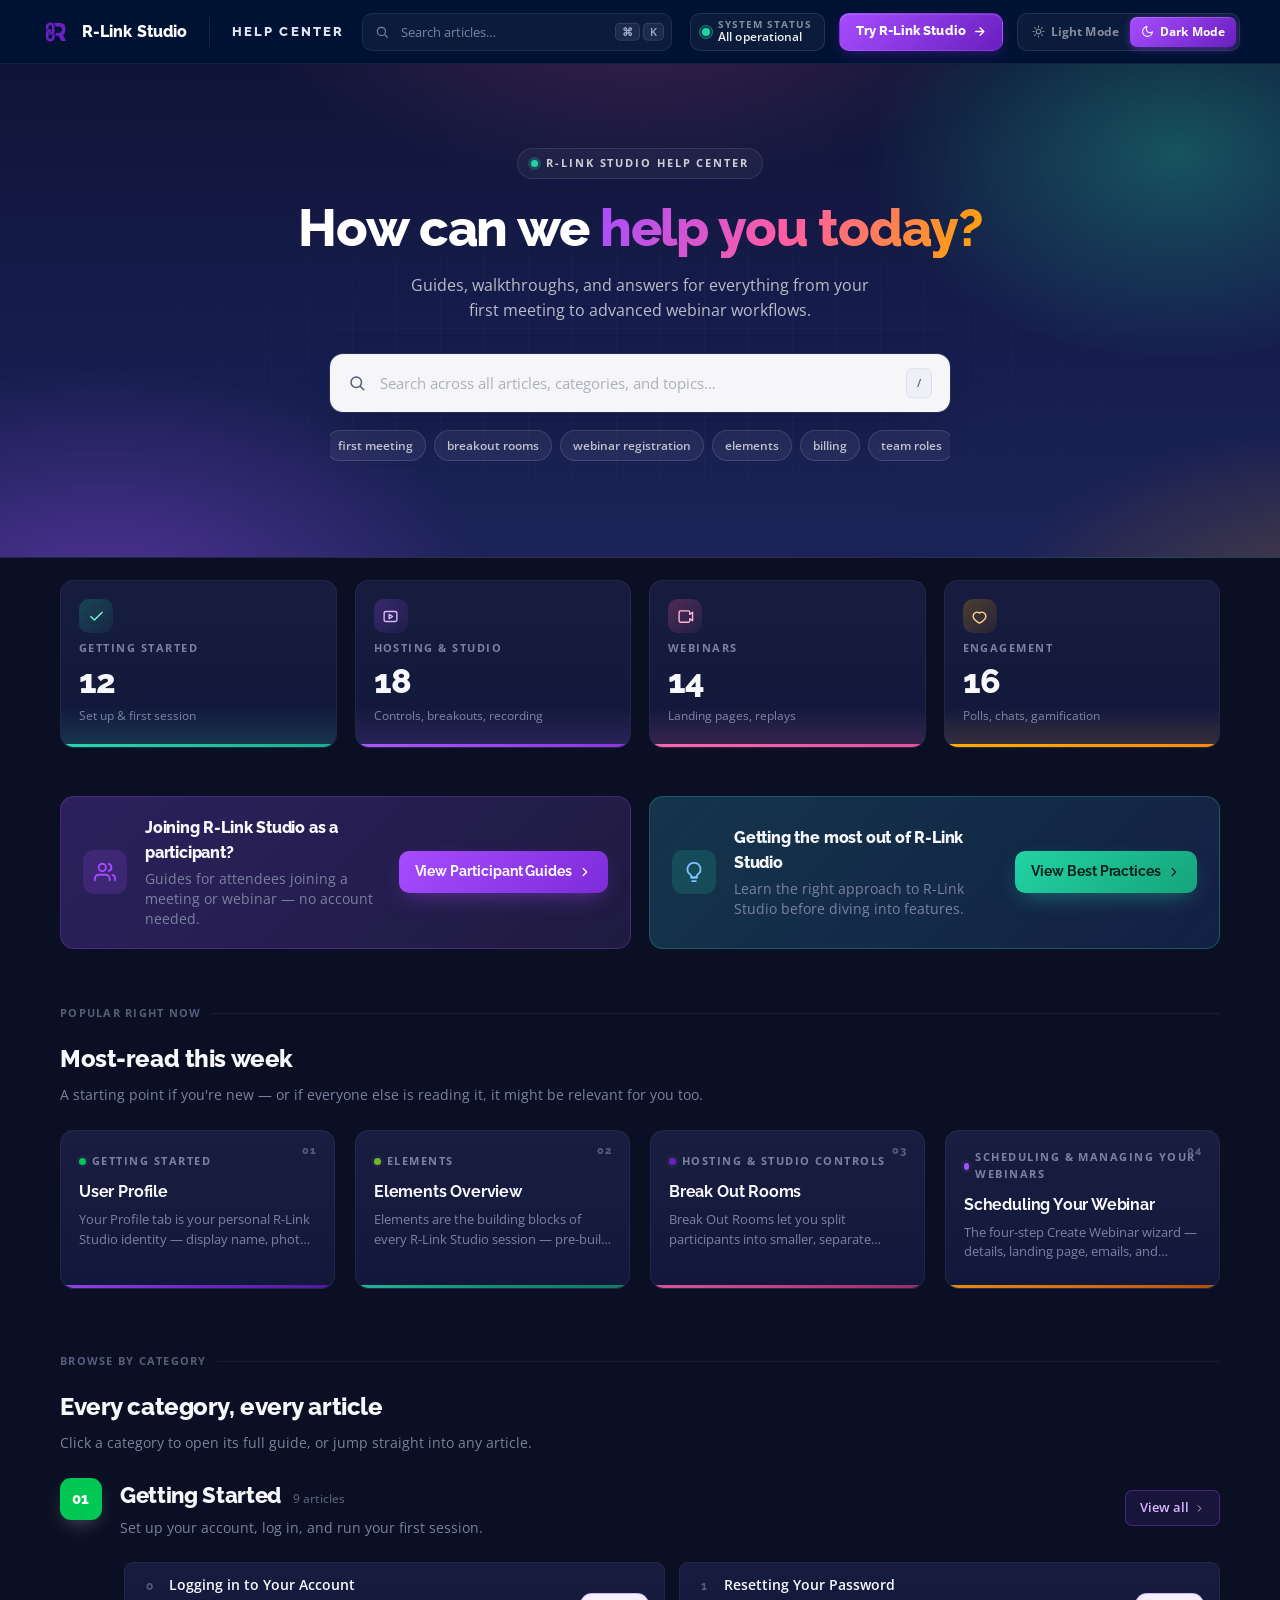
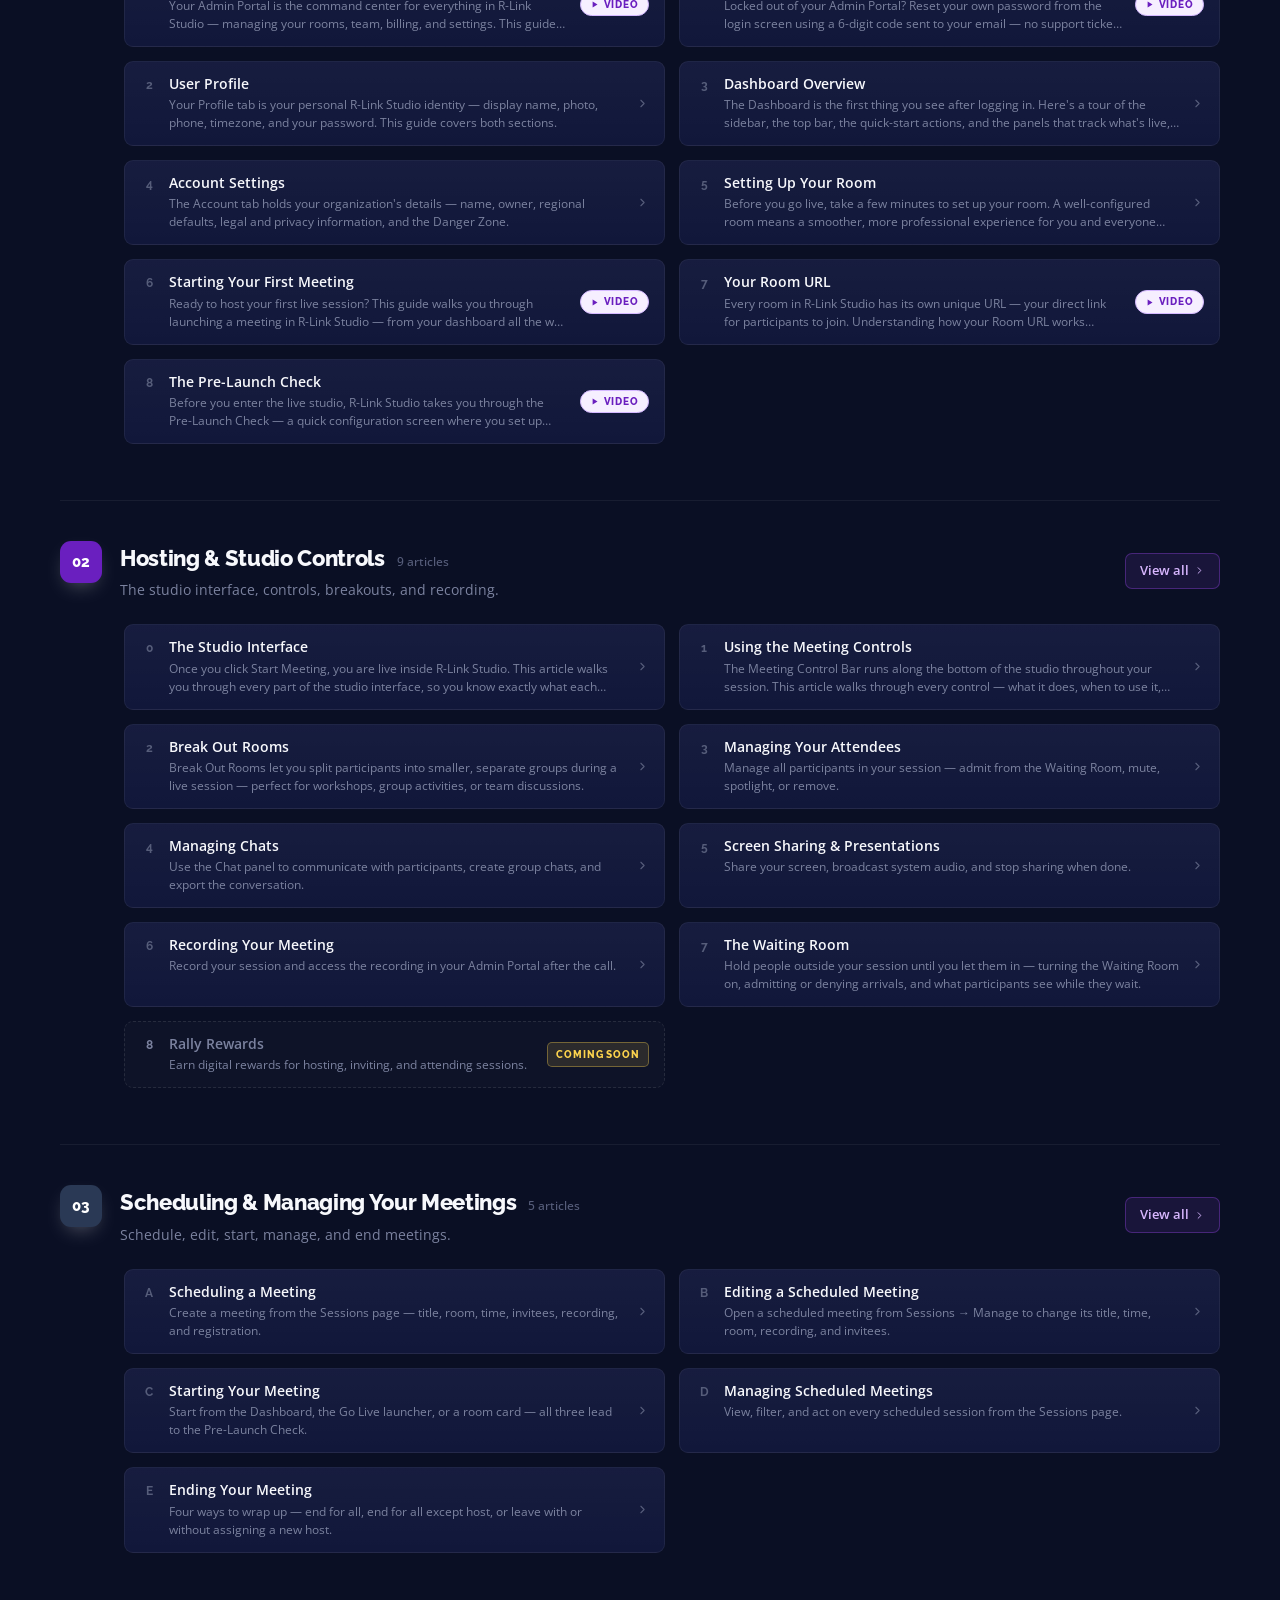
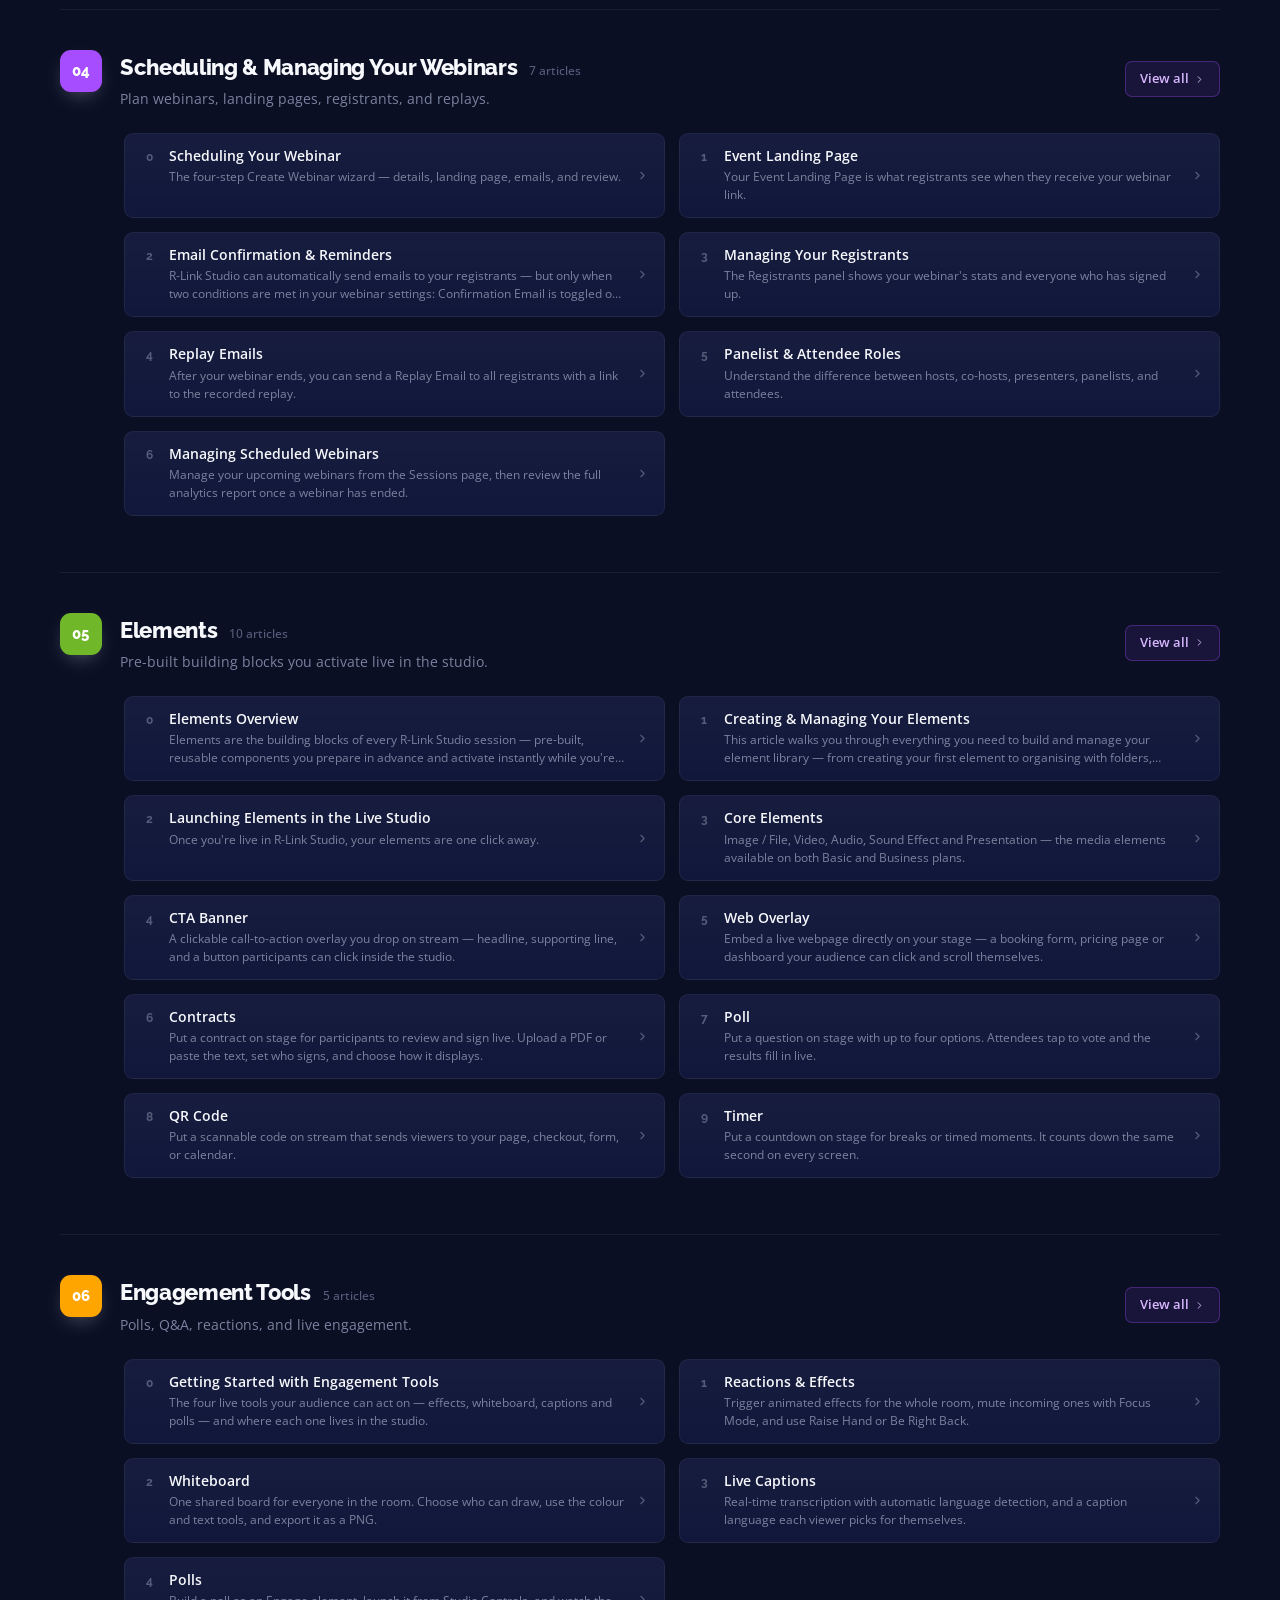
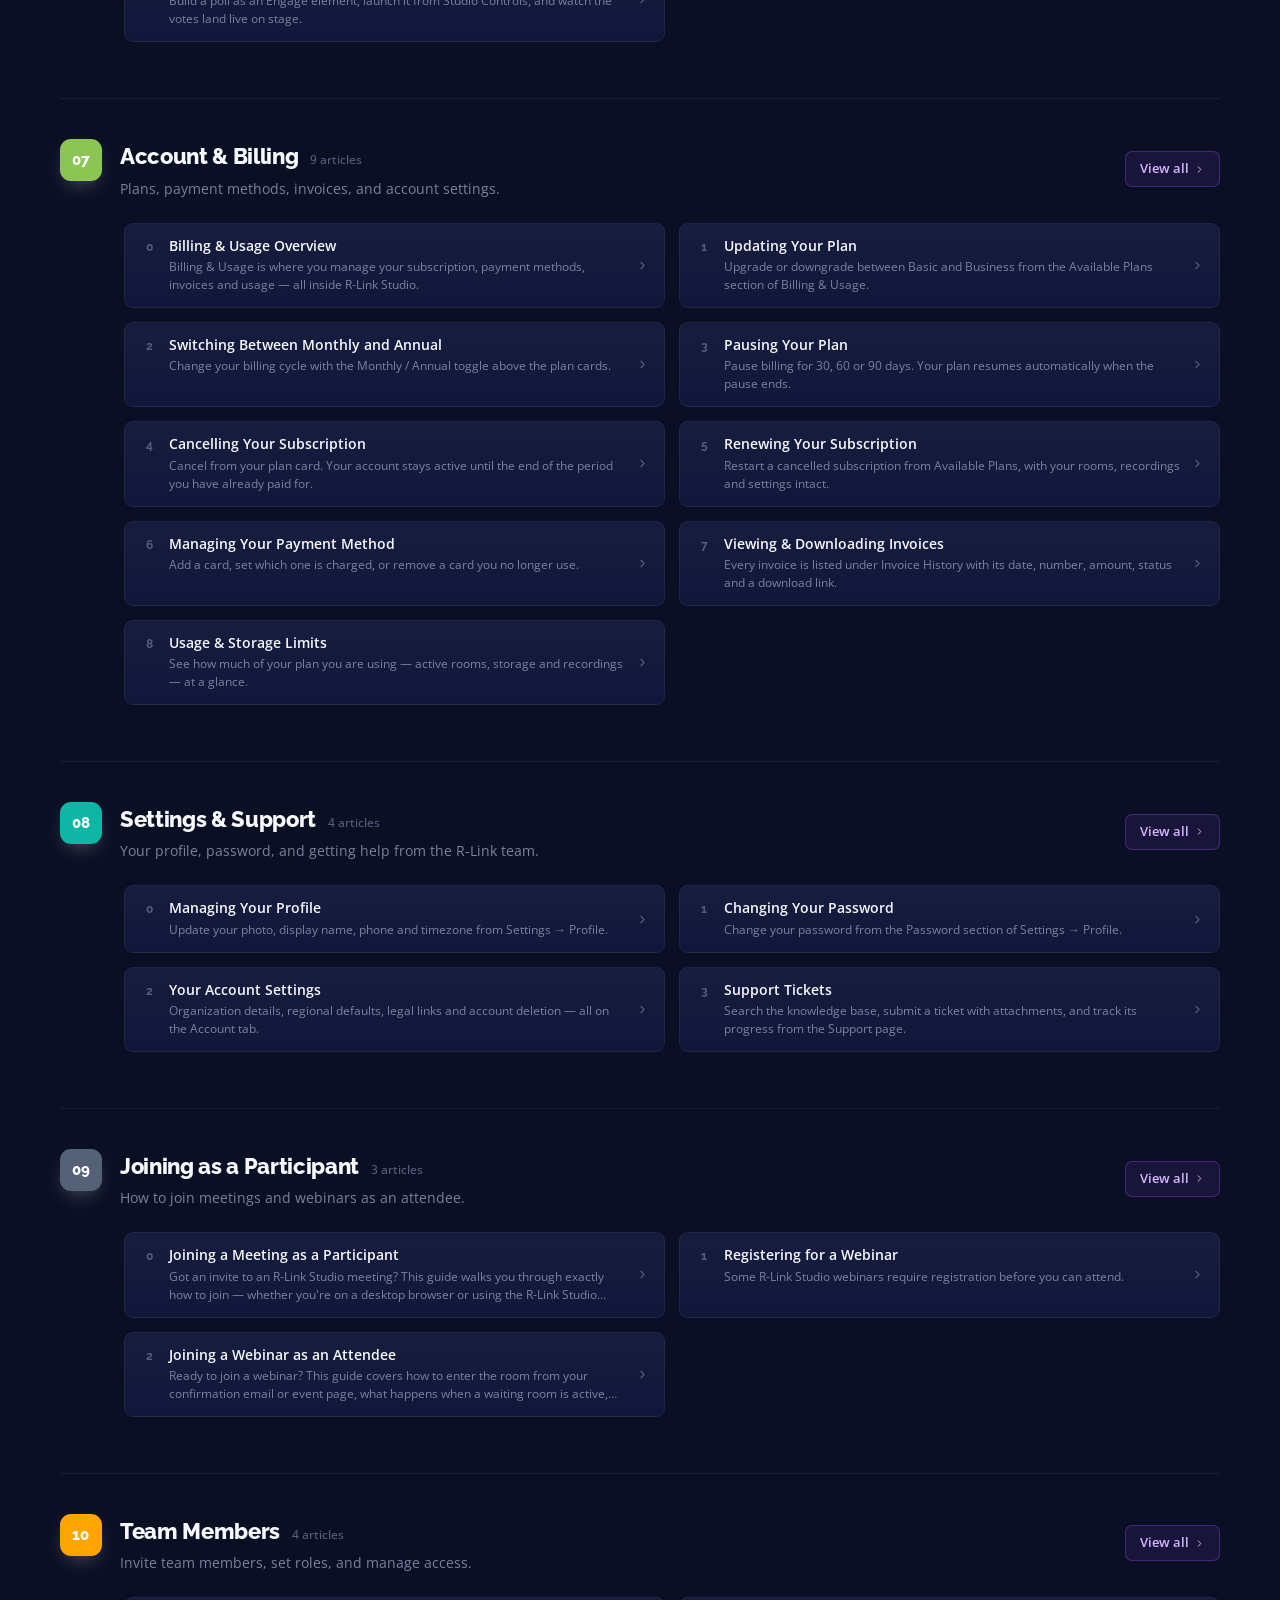
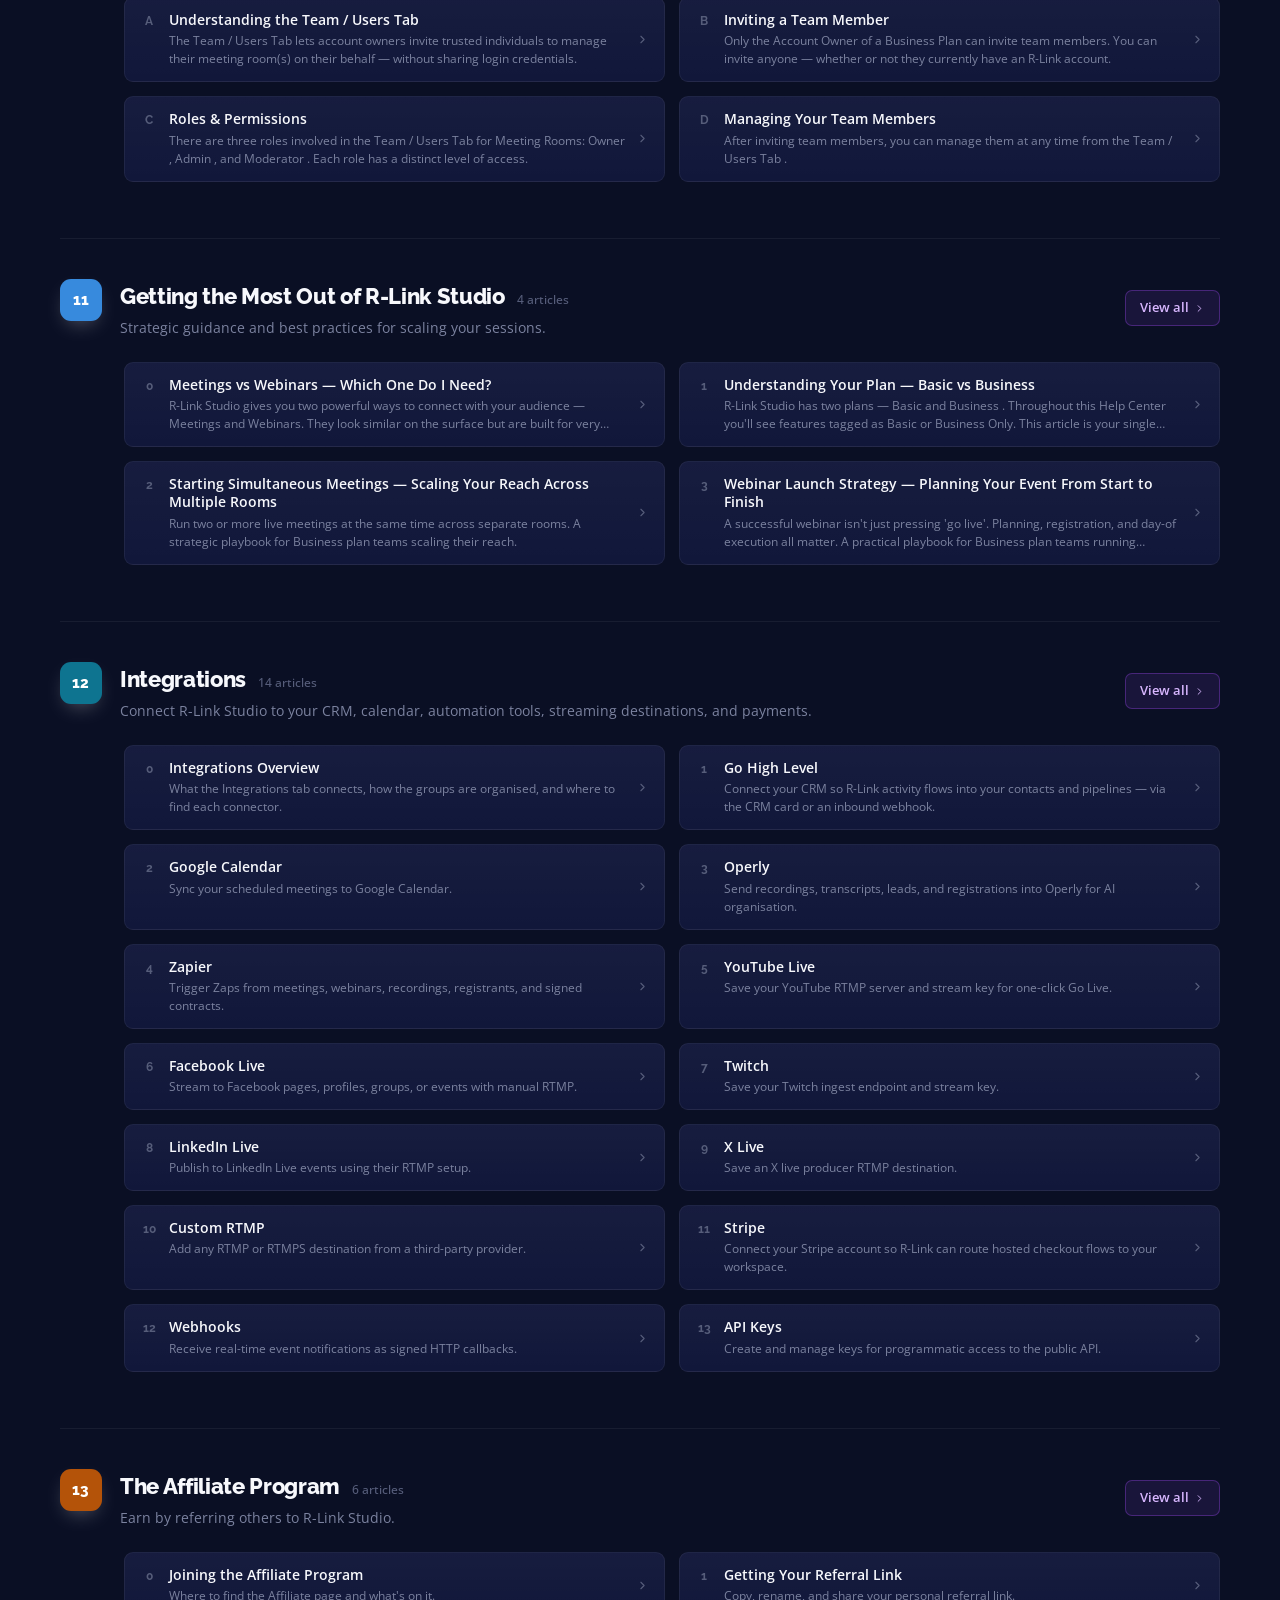
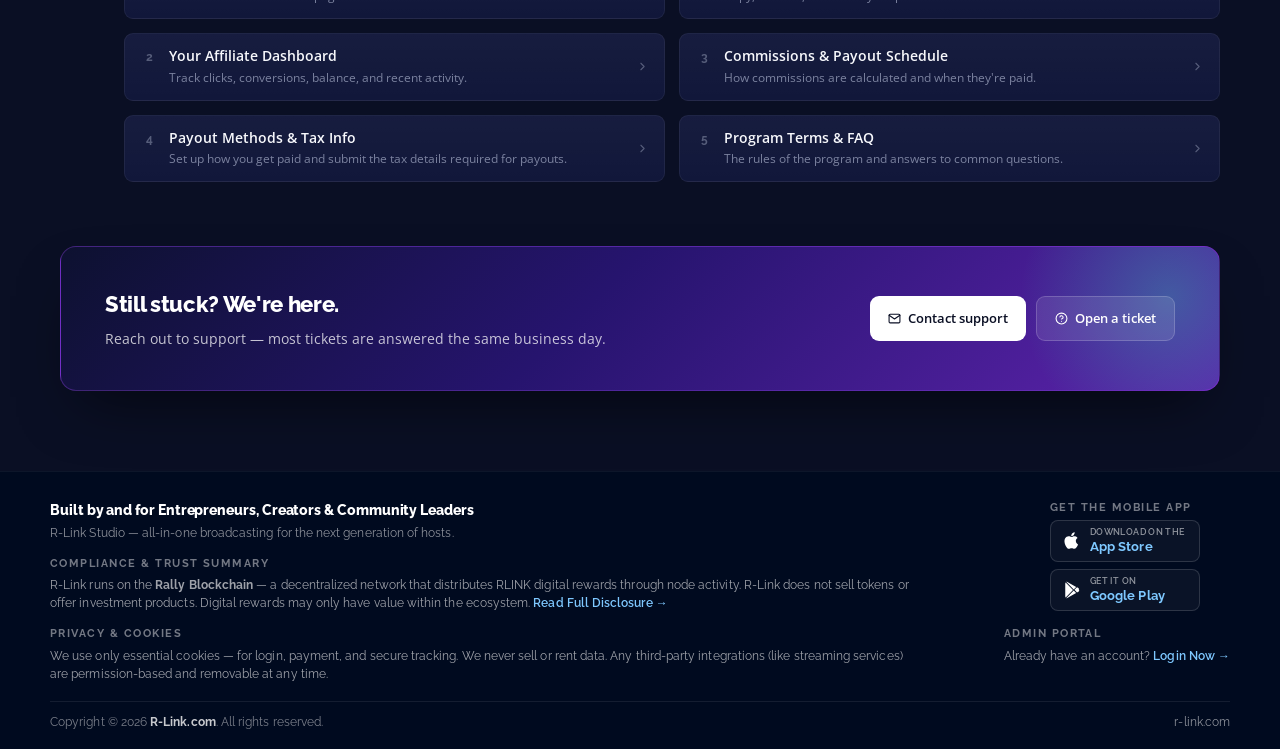
==== commit 622bc93f: "Add files via upload" ====
--- a/index.html
+++ b/index.html
@@ -1275,7 +1275,7 @@
 </div><!-- /.rs-shell -->
 
 <script src="articles-data.js?v=23"></script>
-<script src="src/article-bodies.js?v=30"></script>
+<script src="src/article-bodies.js?v=31"></script>
 <script src="screenshots-data.js?v=14"></script>
 <link rel="stylesheet" href="src/src-content.css?v=5">
 <script src="hc-app.js?v=17"></script>
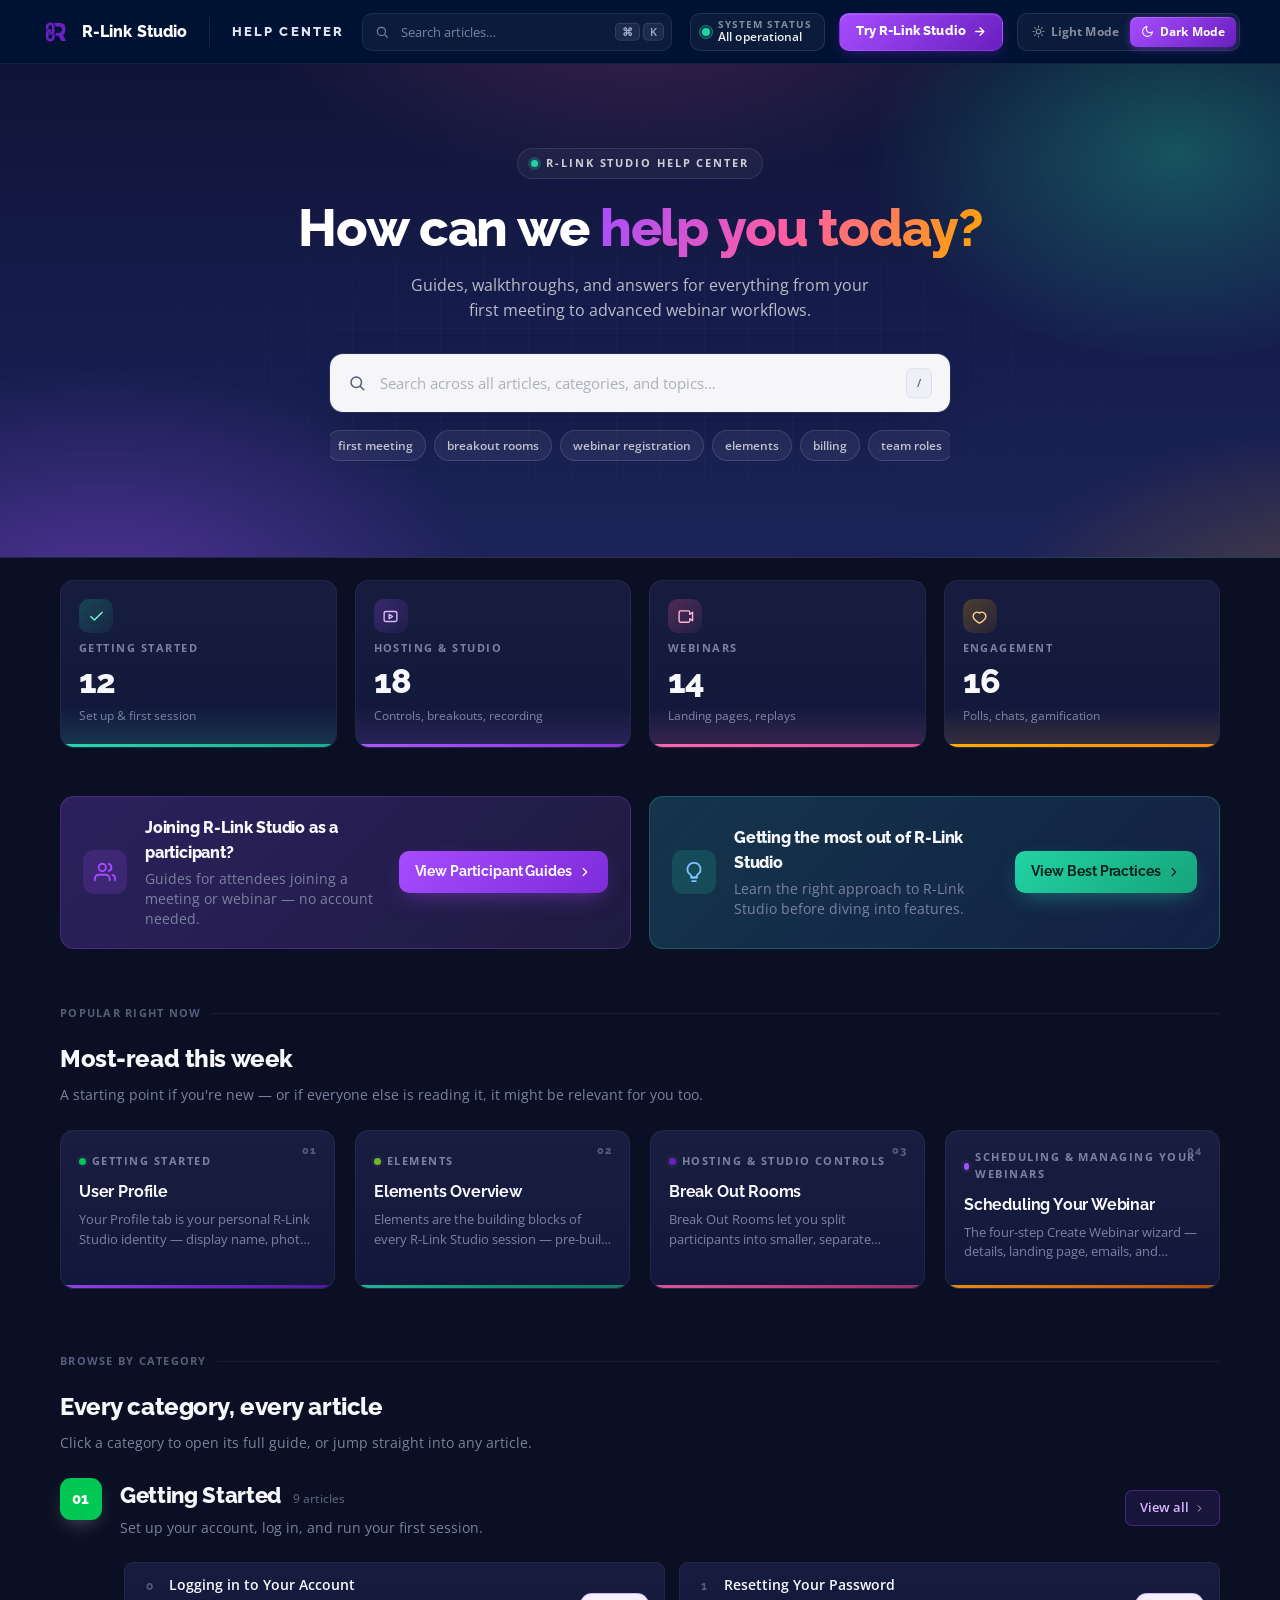
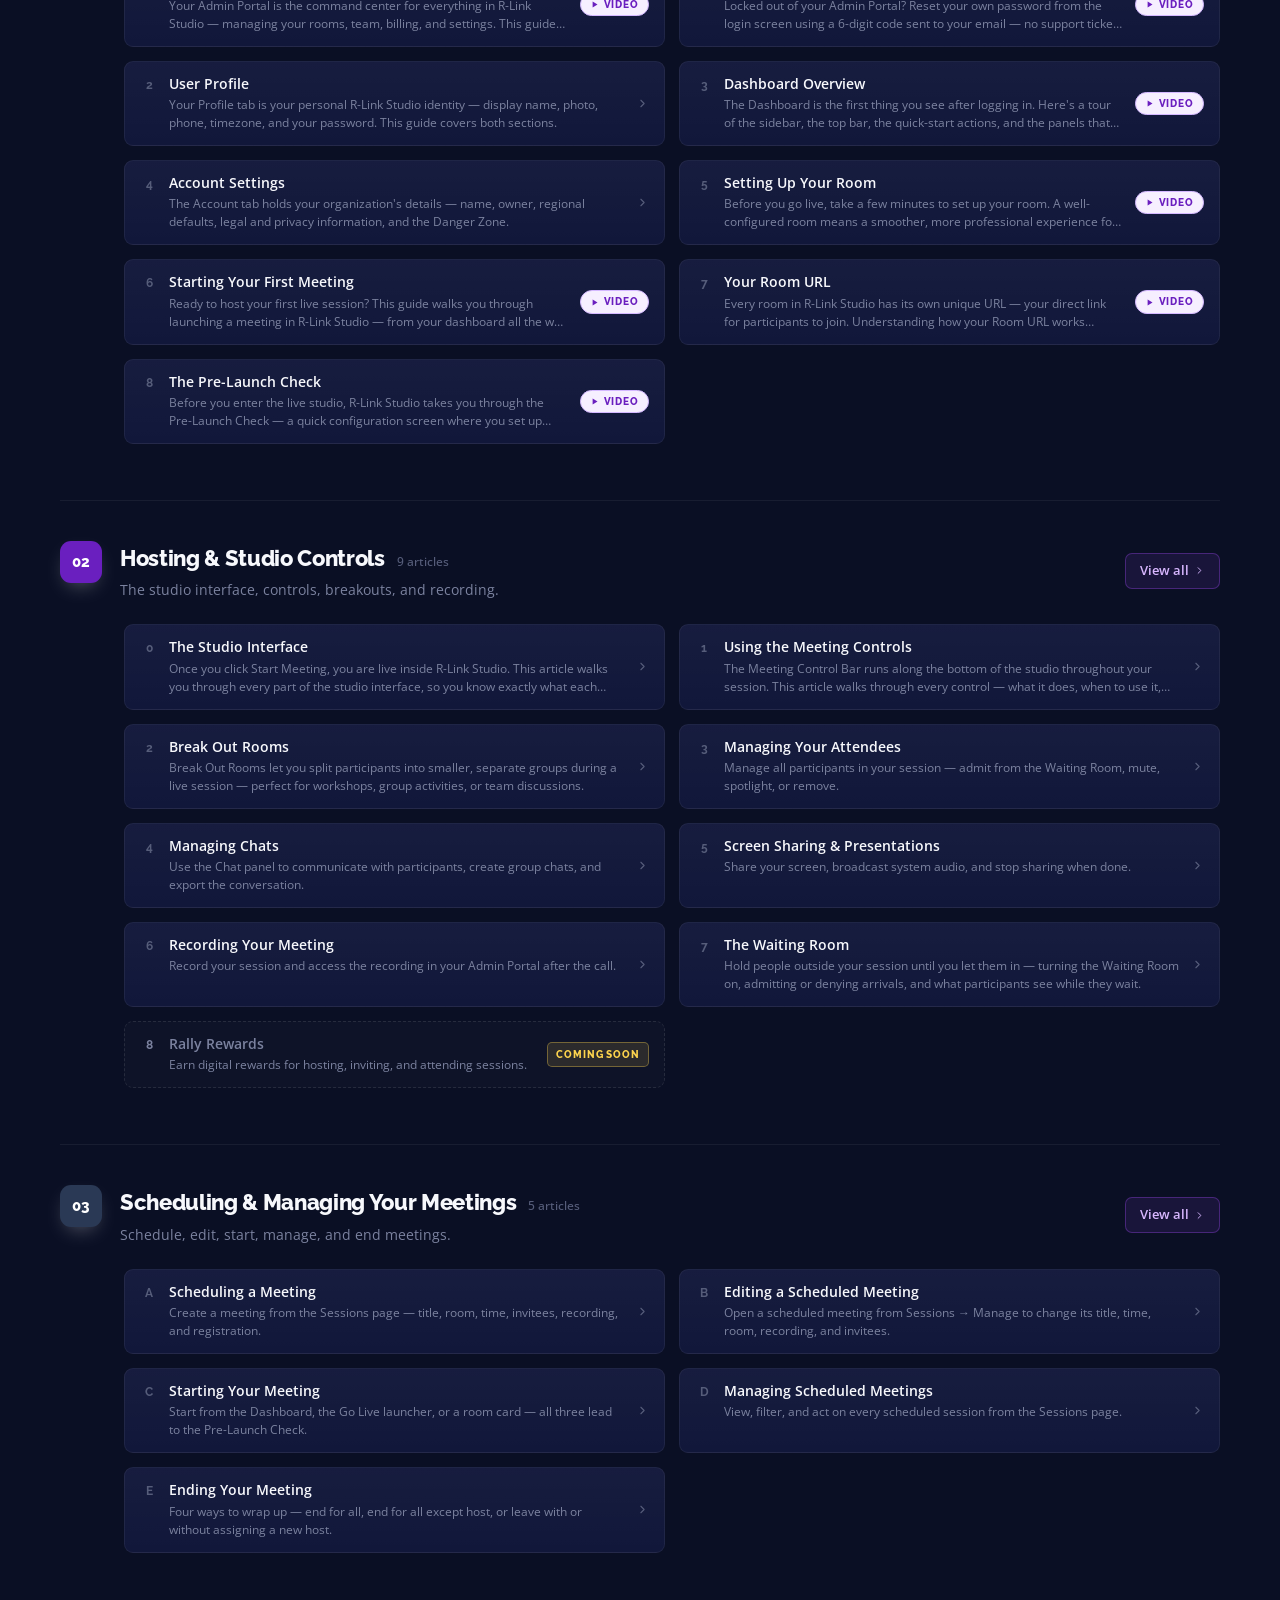
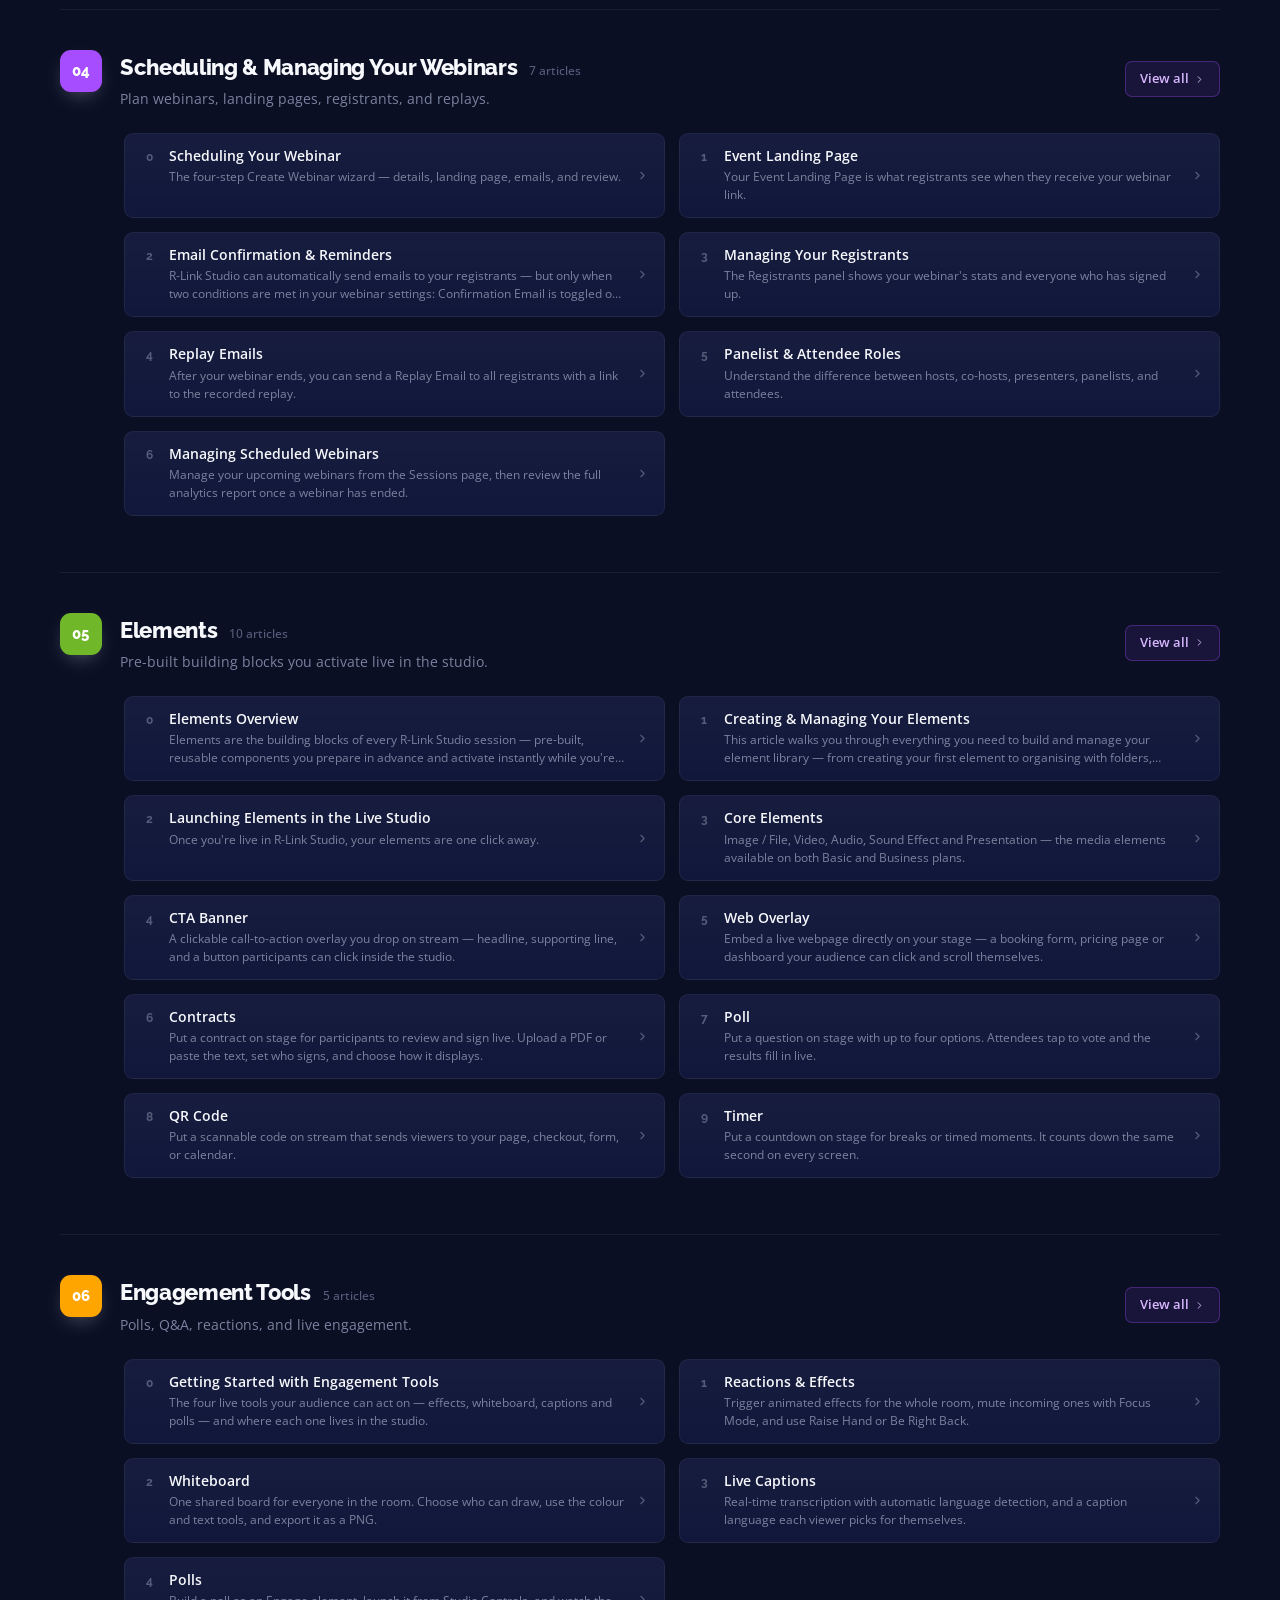
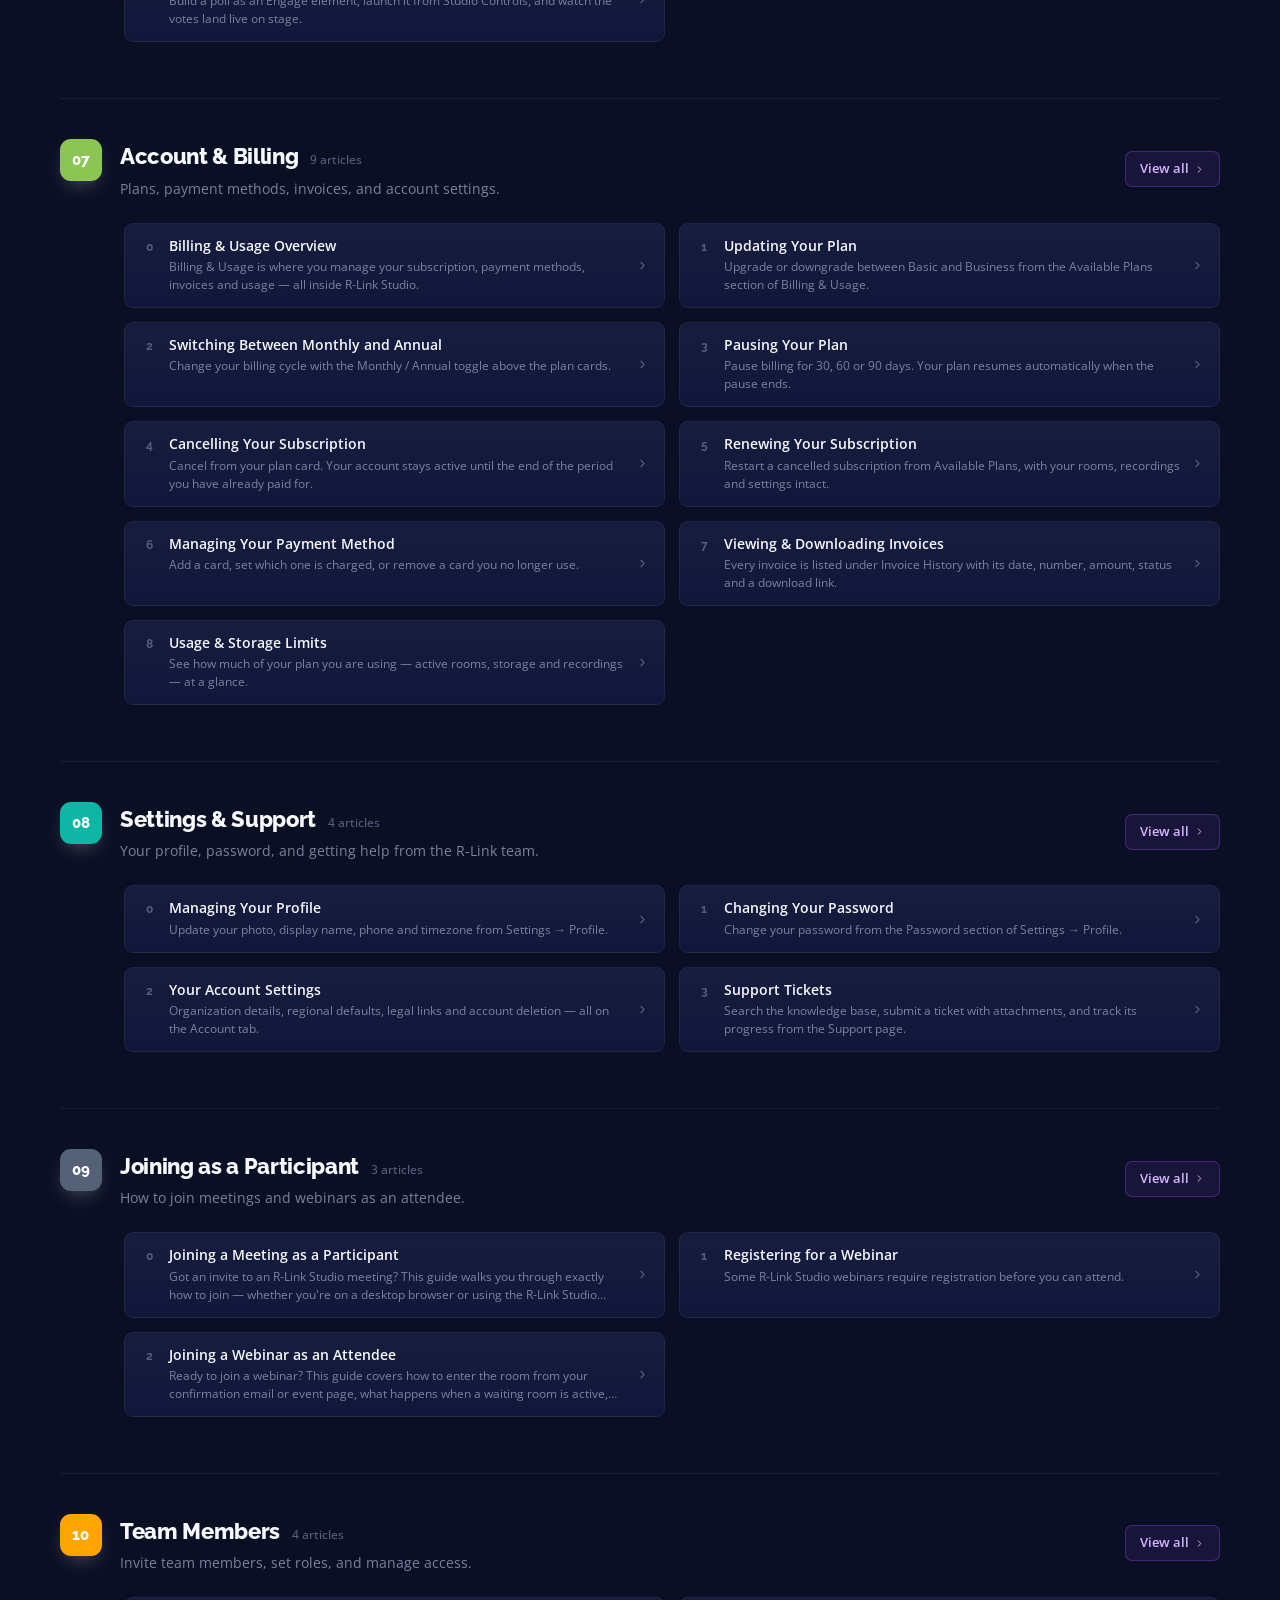
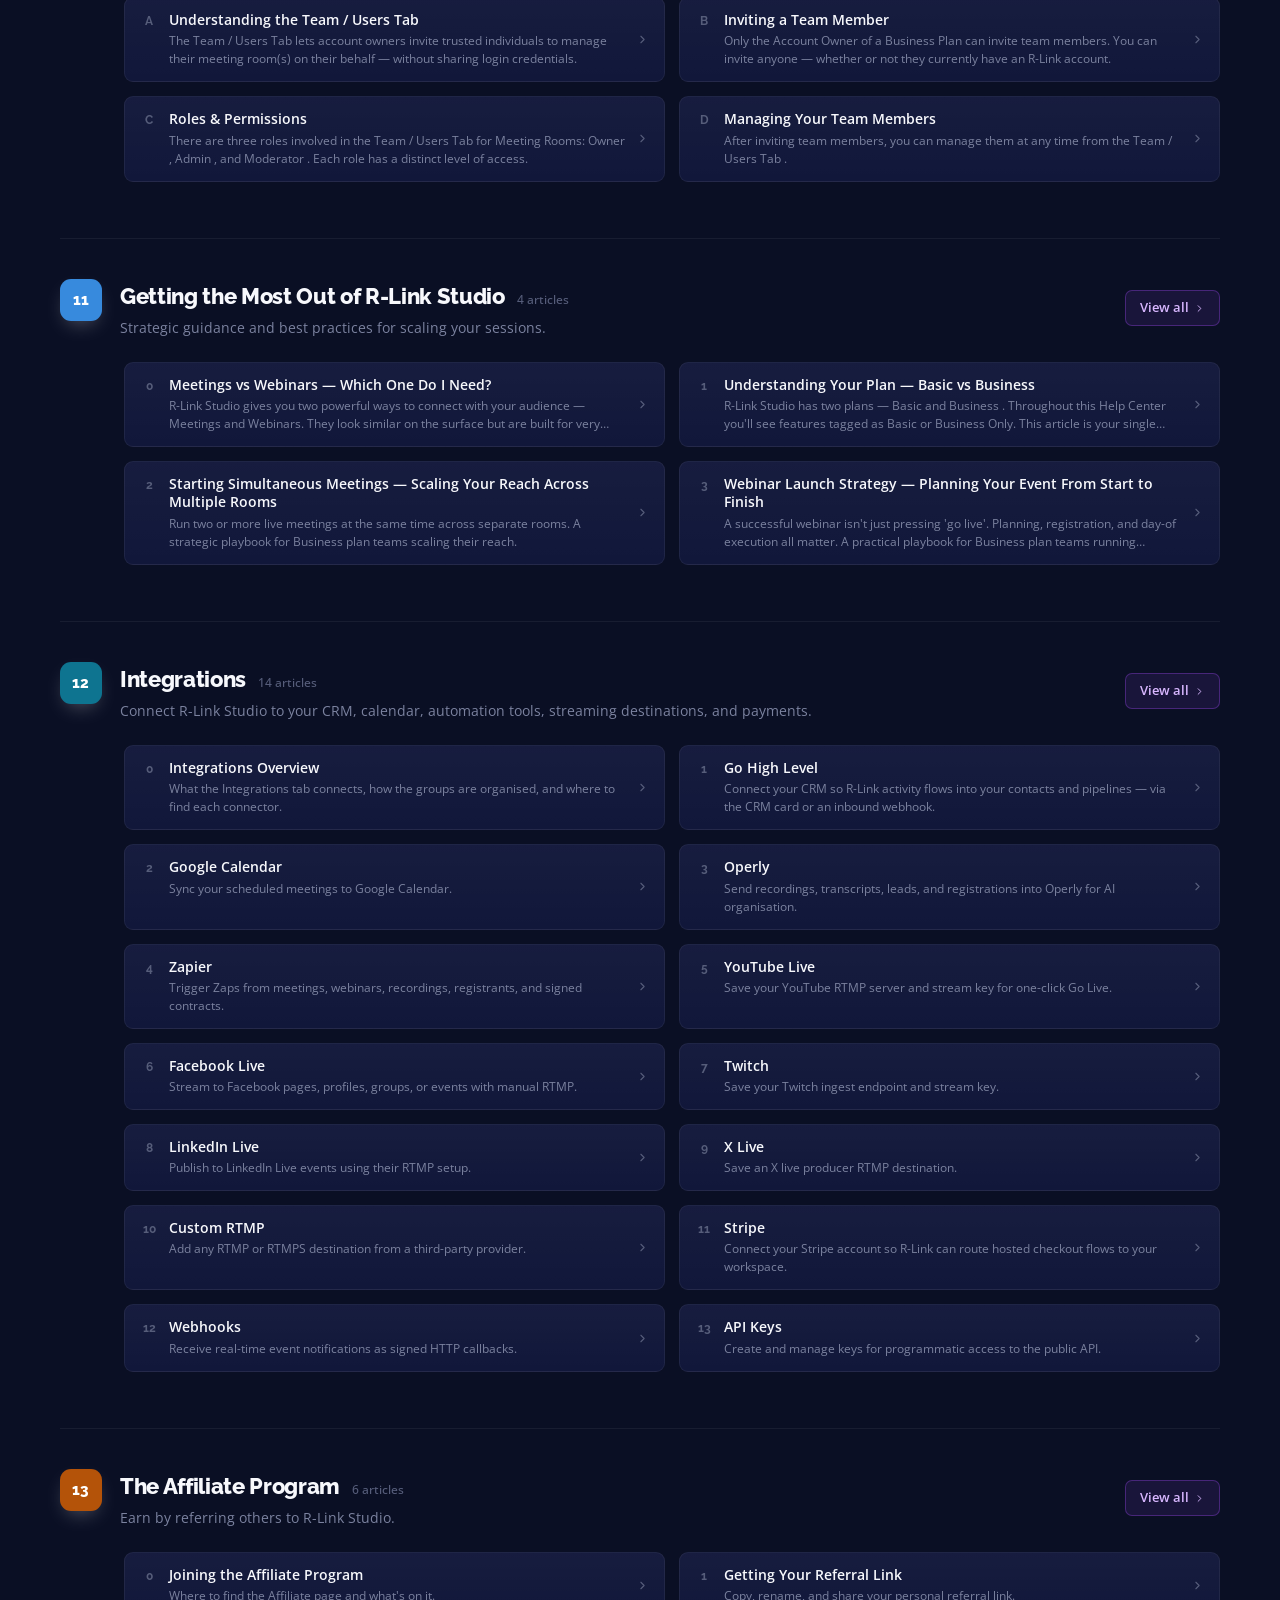
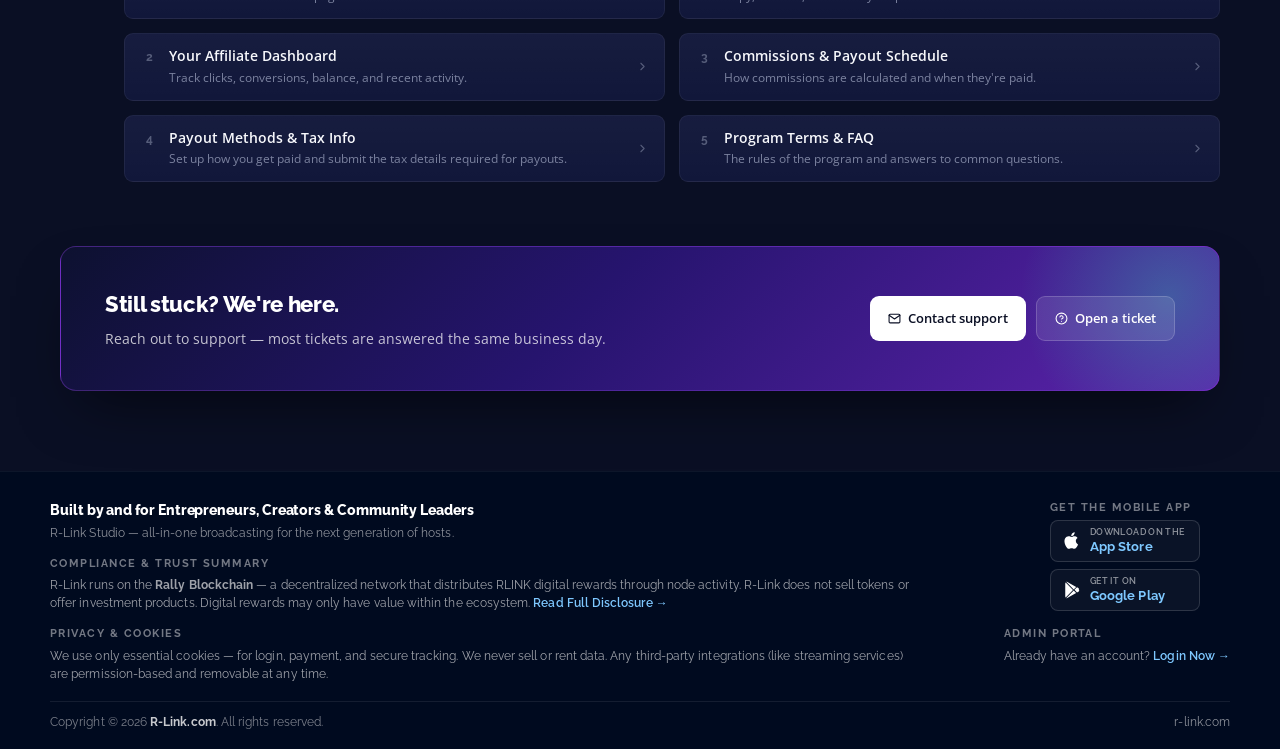
==== commit 3b49f890: "Add files via upload" ====
--- a/index.html
+++ b/index.html
@@ -1275,7 +1275,7 @@
 </div><!-- /.rs-shell -->
 
 <script src="articles-data.js?v=23"></script>
-<script src="src/article-bodies.js?v=31"></script>
+<script src="src/article-bodies.js?v=33"></script>
 <script src="screenshots-data.js?v=14"></script>
 <link rel="stylesheet" href="src/src-content.css?v=5">
 <script src="hc-app.js?v=17"></script>
@@ -1308,4 +1308,14 @@
 #cvMain .ov-label { background-color: rgba(228, 228, 228, 0) !important }
 #cvMain .ov-label { padding: 6px 0px 6px 12px !important }
 #cvMain .ov-label { padding: 6px 0px !important }
+
+/* Dark mode readability fixes */
+:root[data-theme="dark"] .cv-body .steps-label,:root[data-theme="dark"] .cv-body .ov-label,:root[data-theme="dark"] .cv-body .details-label,:root[data-theme="dark"] .cv-body .hc-steps-label{color:var(--t-1)}
+:root[data-theme="dark"] .cv-art-nav .nl{color:var(--t-3)}
+:root[data-theme="dark"] .cv-body a,:root[data-theme="dark"] .cv-body .el-learn,:root[data-theme="dark"] .cv-body .tool-learn,:root[data-theme="dark"] .art-nav-label,:root[data-theme="dark"] .art-nav-title{color:#c49bff}
+:root[data-theme="dark"] .cv-body .plan-tag.business,:root[data-theme="dark"] .cv-body .rb-owner{color:#c49bff}
+:root[data-theme="dark"] .cv-body .status-pill,:root[data-theme="dark"] .cv-body .rb-admin,:root[data-theme="dark"] .cv-body .plan-tag.all,:root[data-theme="dark"] .cv-body .pb-all,:root[data-theme="dark"] .cv-body .m-tag.a{color:#3fdc80}
+:root[data-theme="dark"] .cv-body .rb-mod{color:#ffb733}
+:root[data-theme="dark"] .cv-body [style*="color:#7c3aed"]{color:#b98aff!important}
+:root[data-theme="dark"] .cv-body [style*="color:#059669"]{color:#3fdc80!important}
 </style>
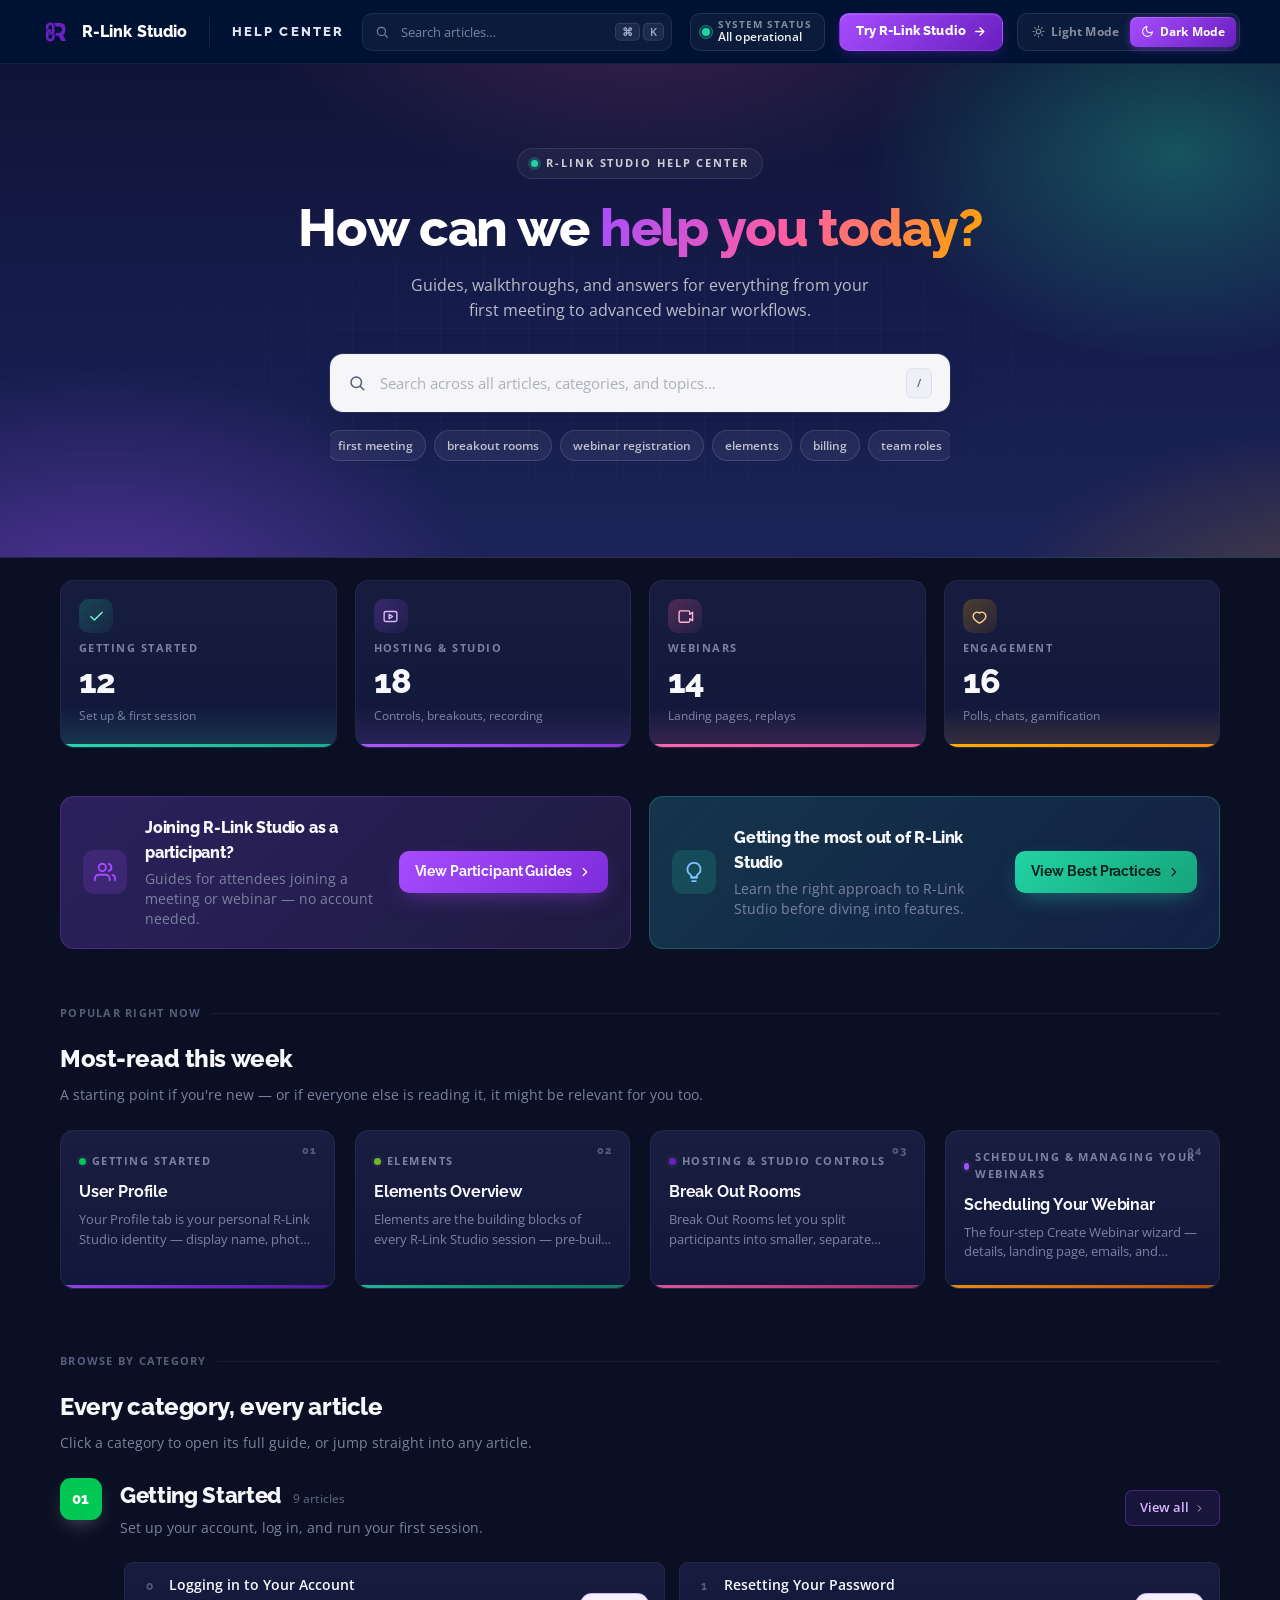
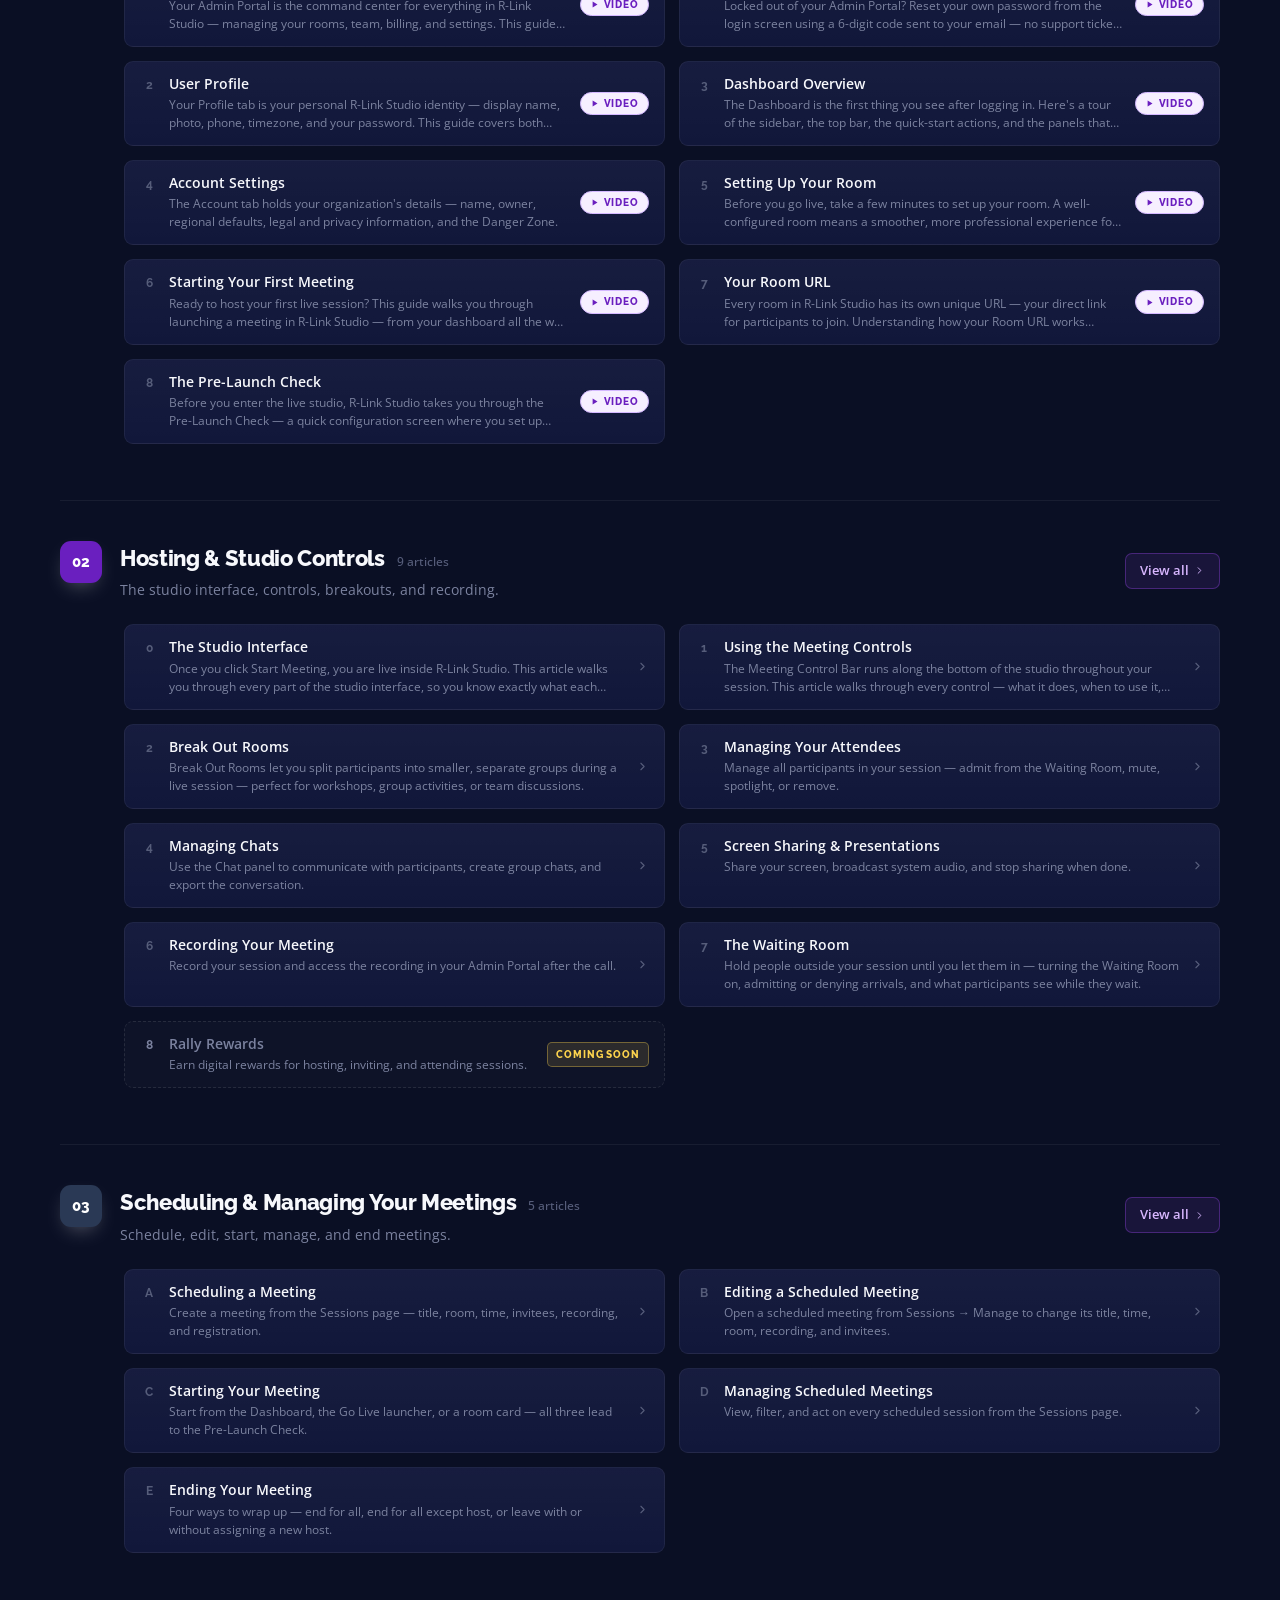
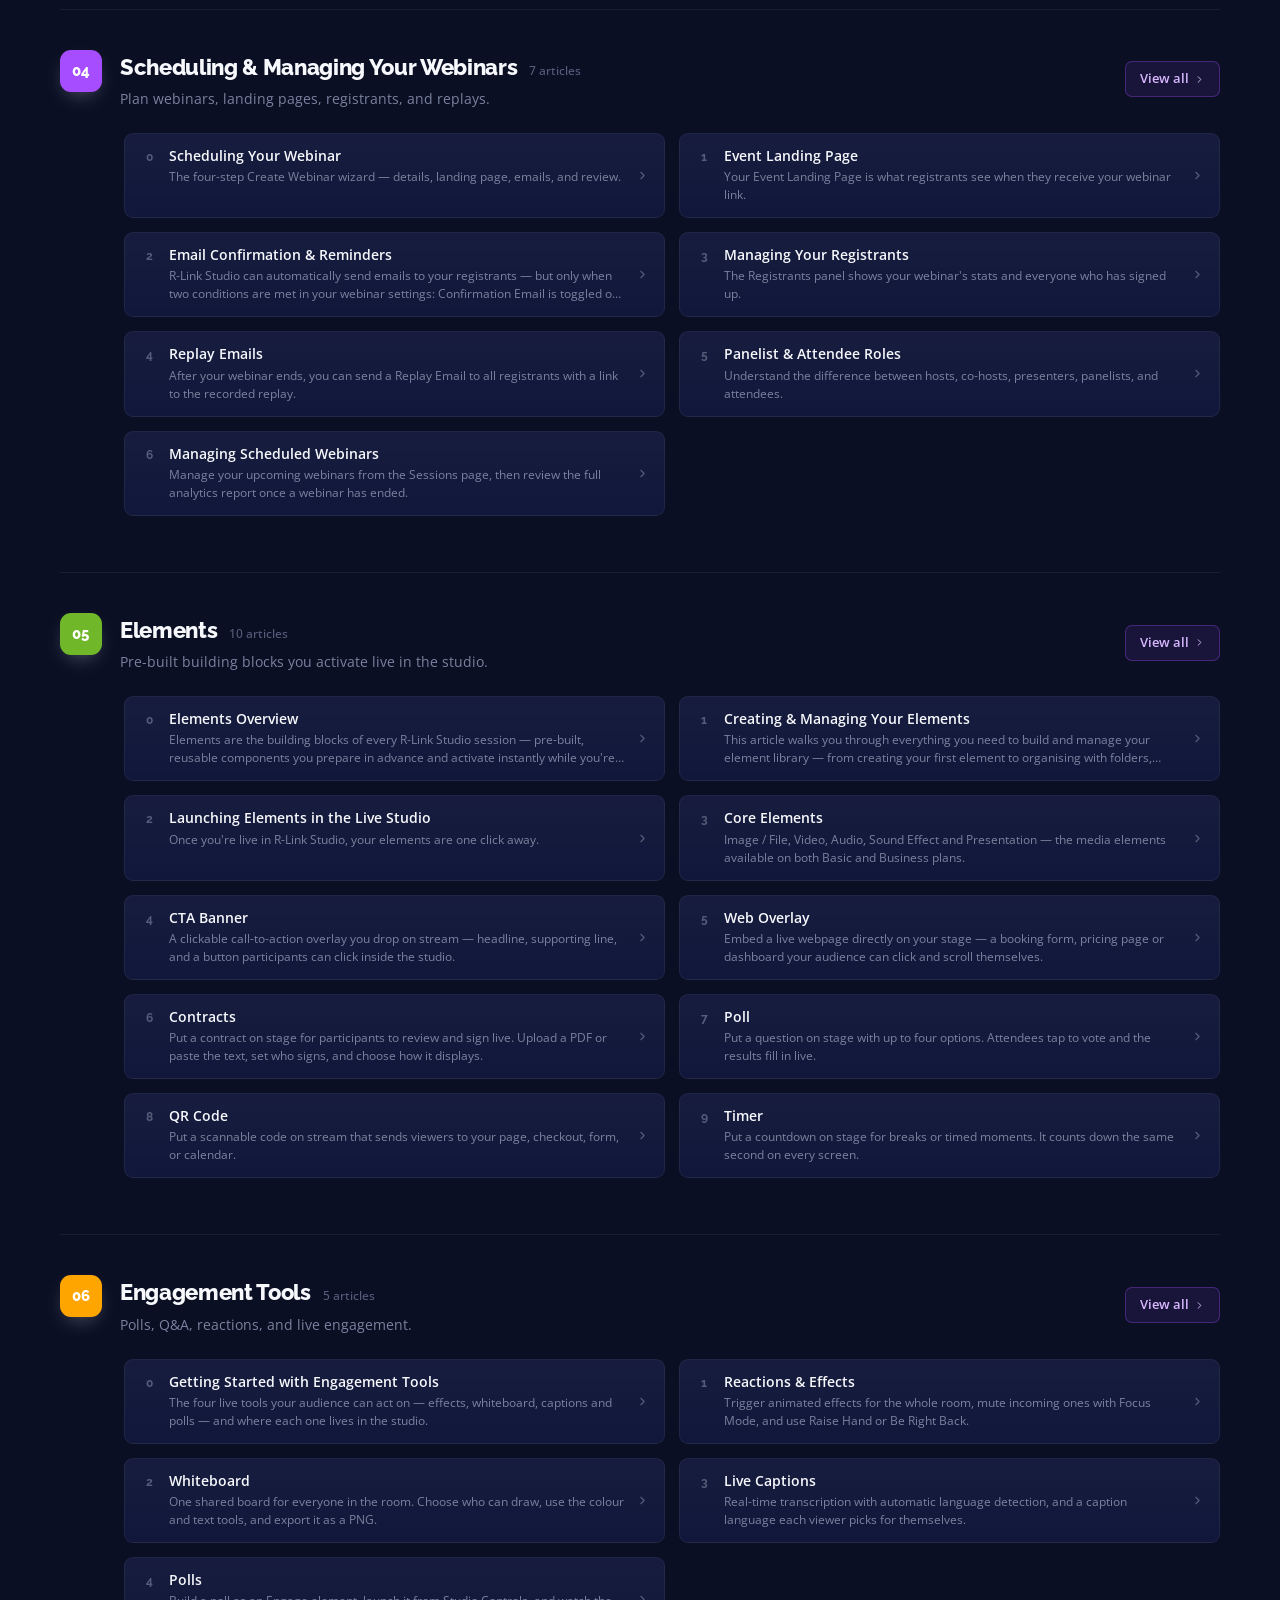
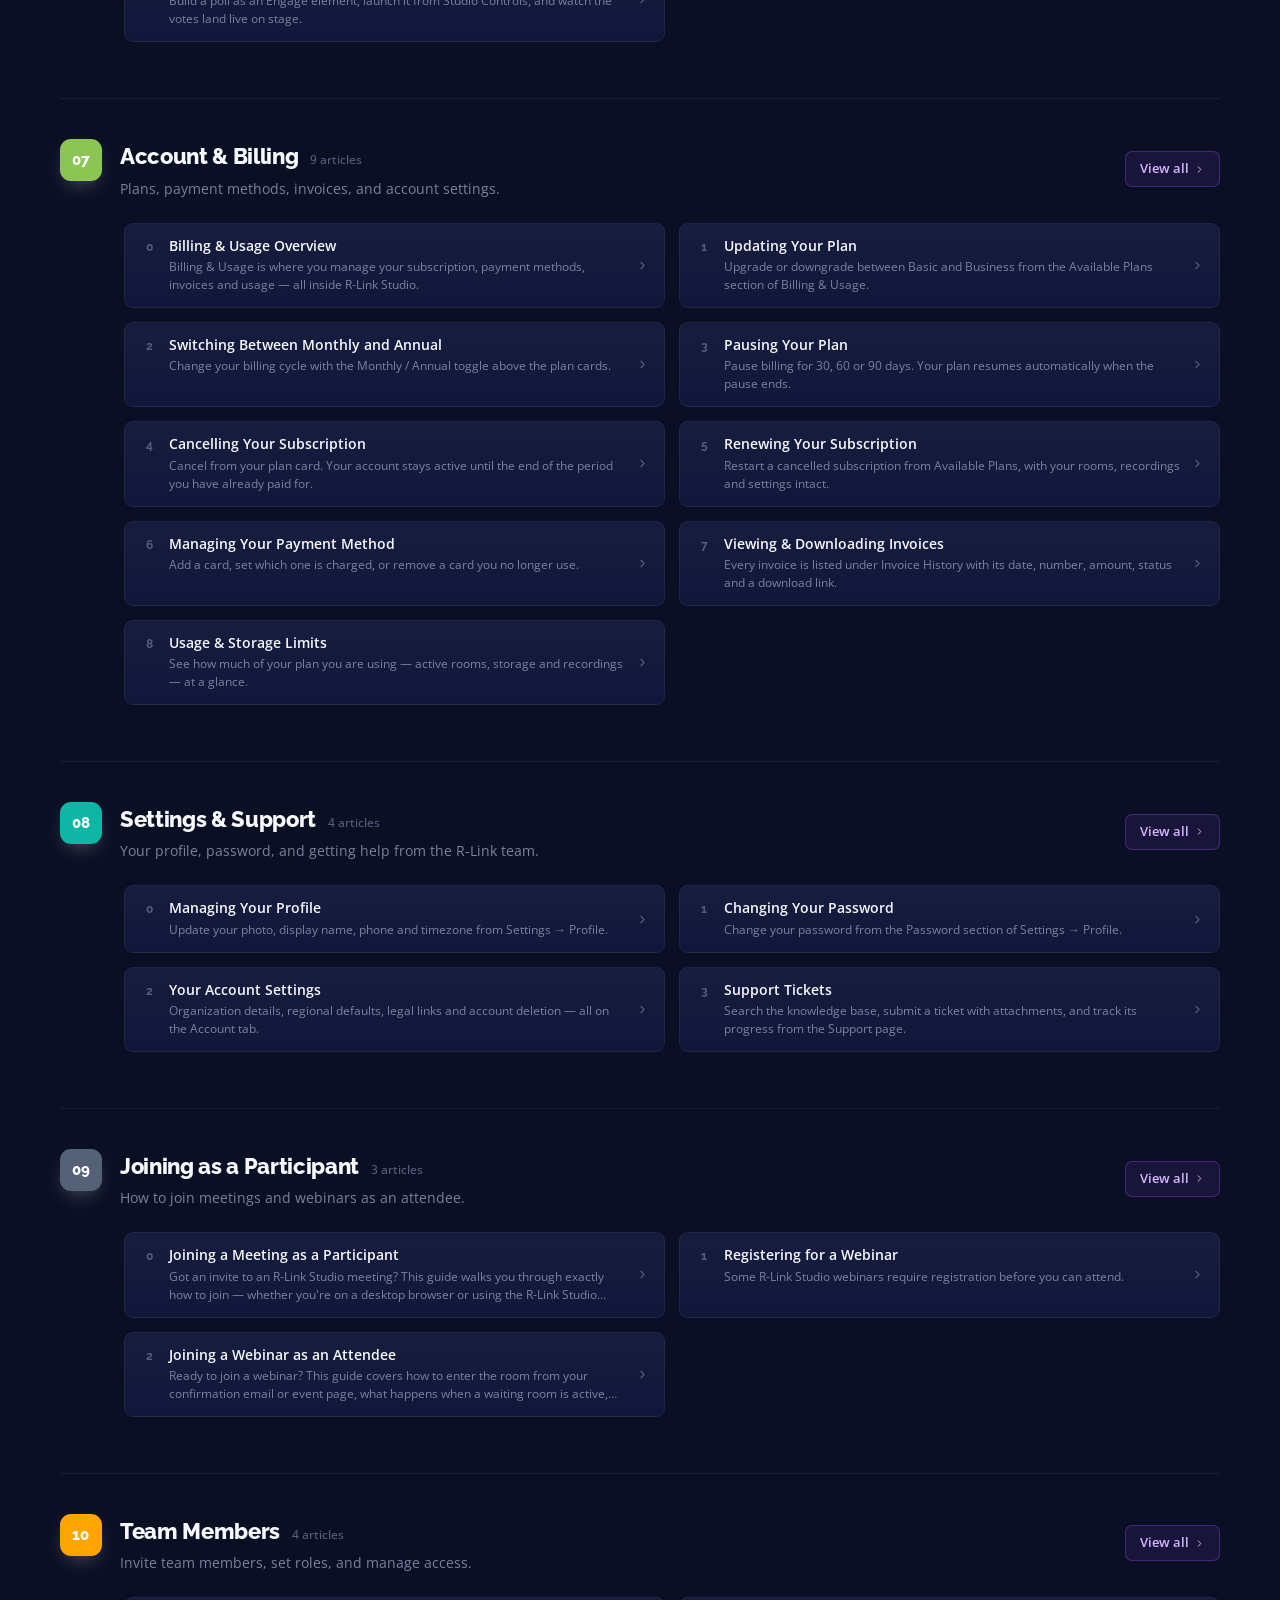
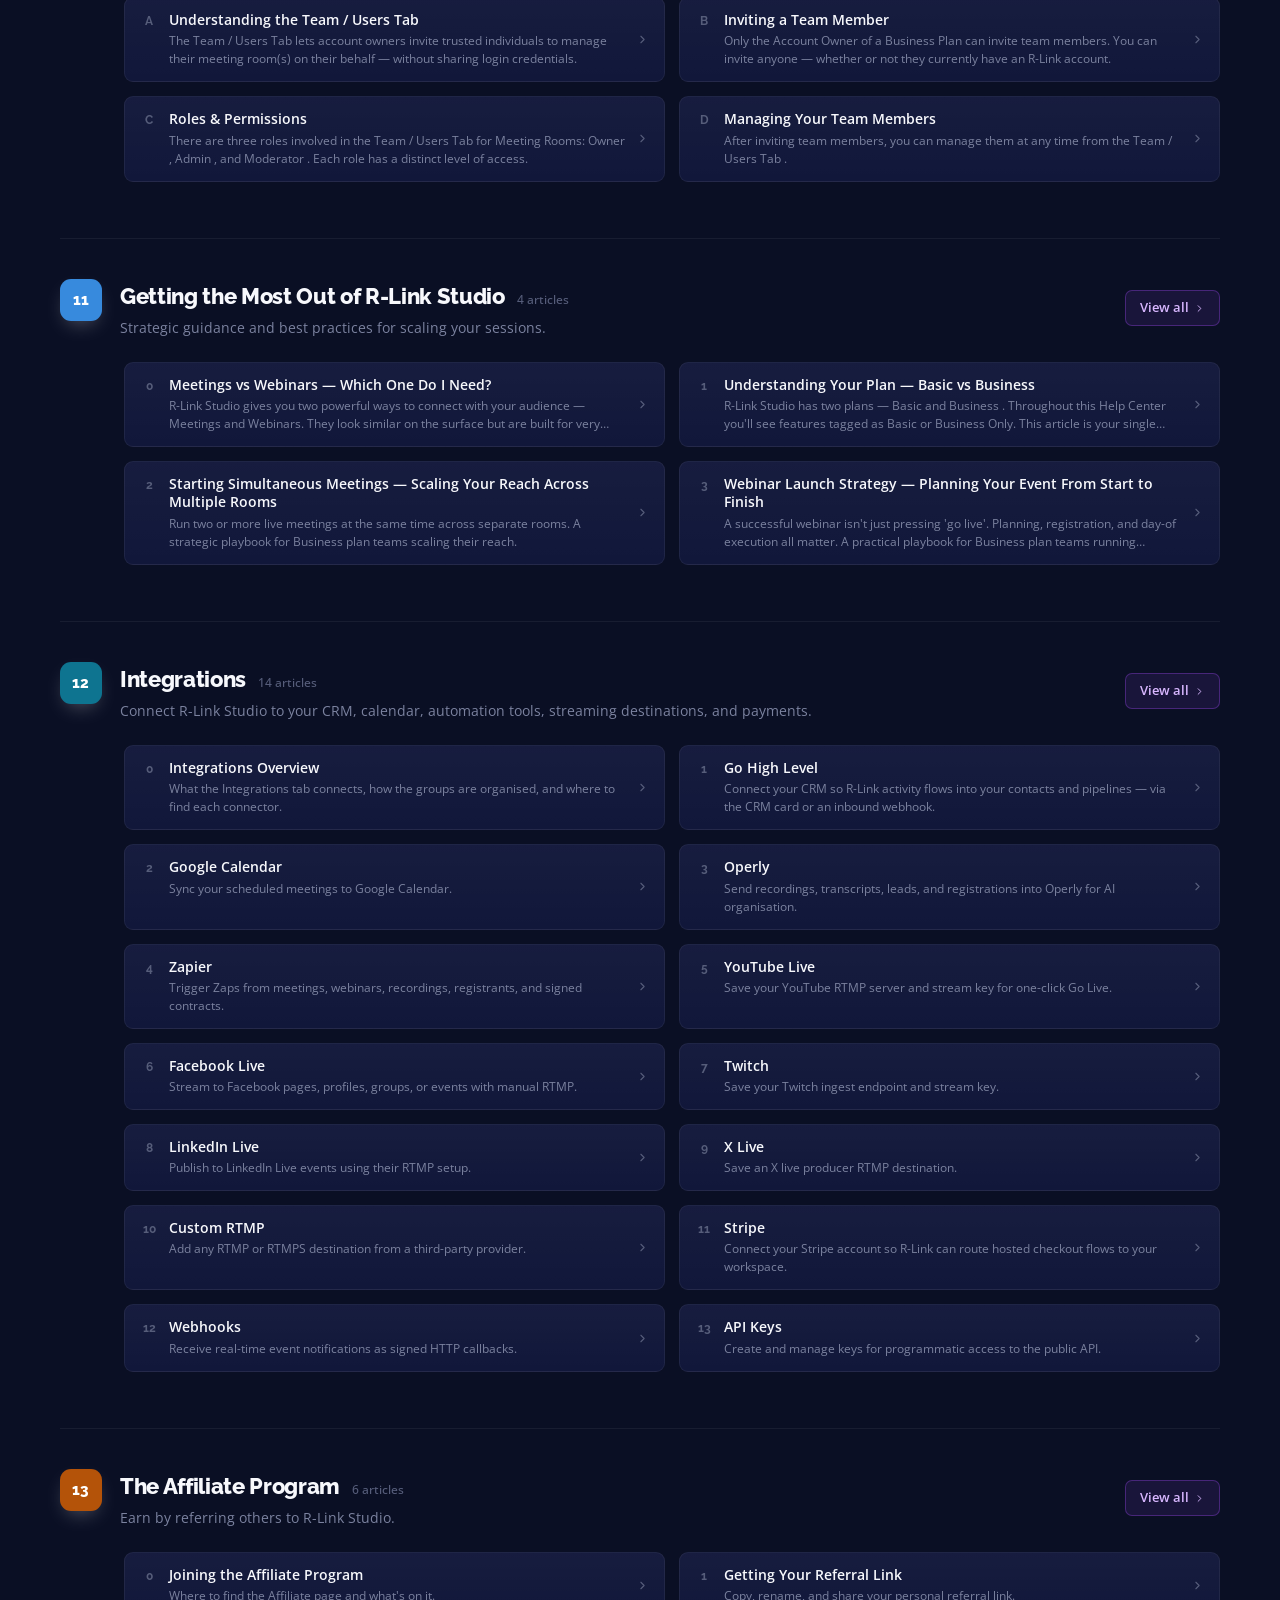
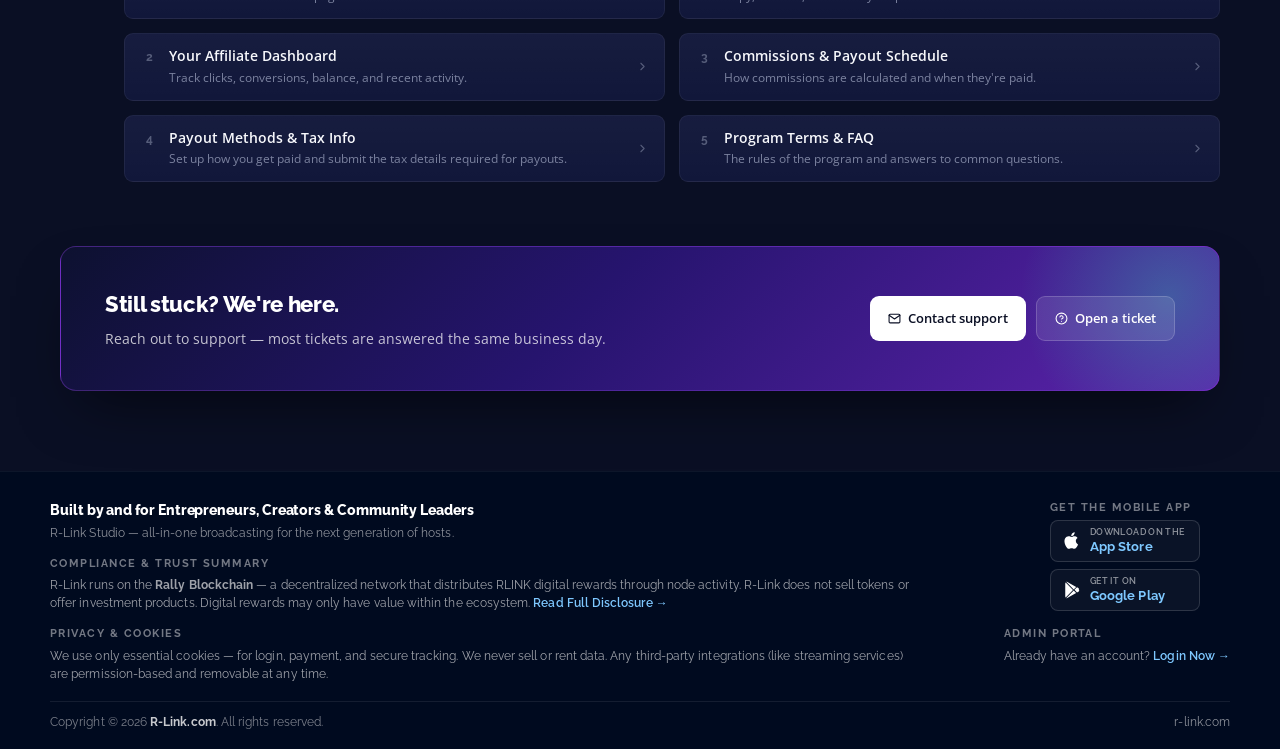
==== commit 8f8eb67a: "Add files via upload" ====
--- a/index.html
+++ b/index.html
@@ -1275,7 +1275,7 @@
 </div><!-- /.rs-shell -->
 
 <script src="articles-data.js?v=23"></script>
-<script src="src/article-bodies.js?v=33"></script>
+<script src="src/article-bodies.js?v=37"></script>
 <script src="screenshots-data.js?v=14"></script>
 <link rel="stylesheet" href="src/src-content.css?v=5">
 <script src="hc-app.js?v=17"></script>
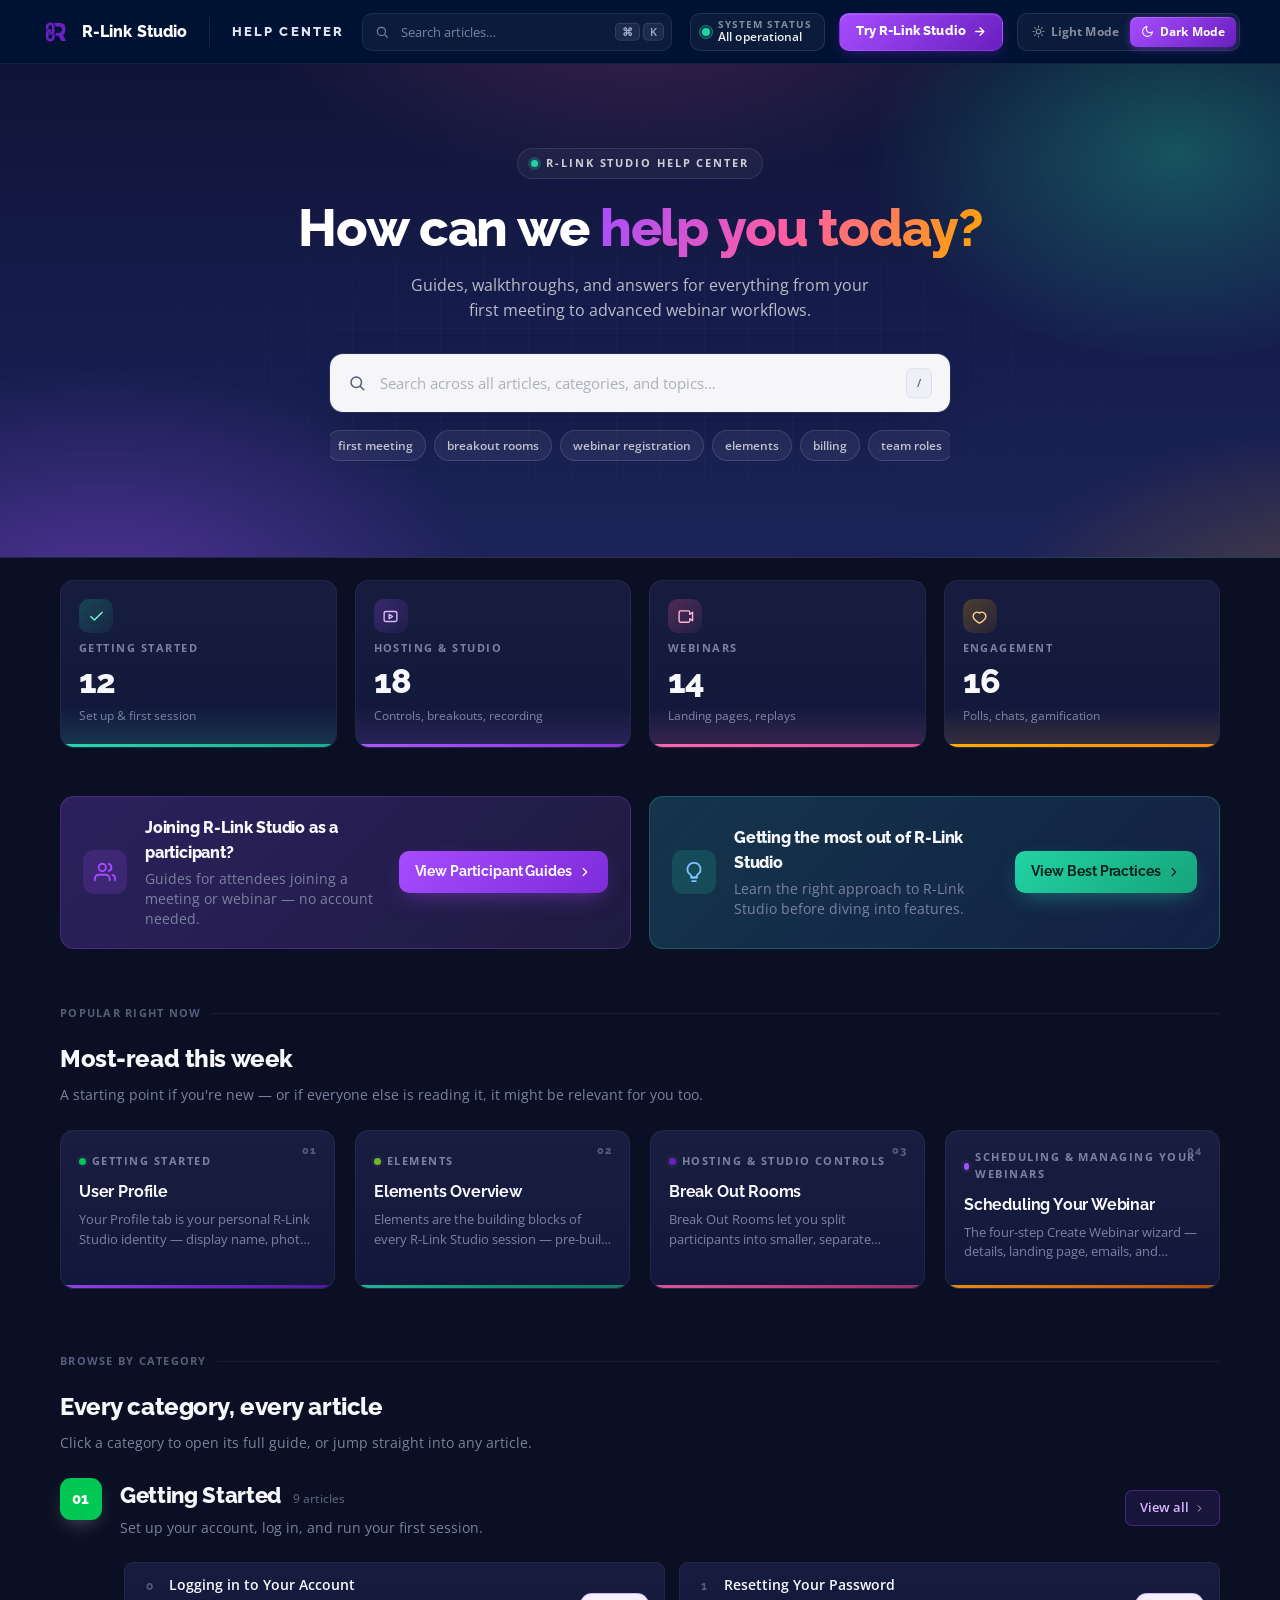
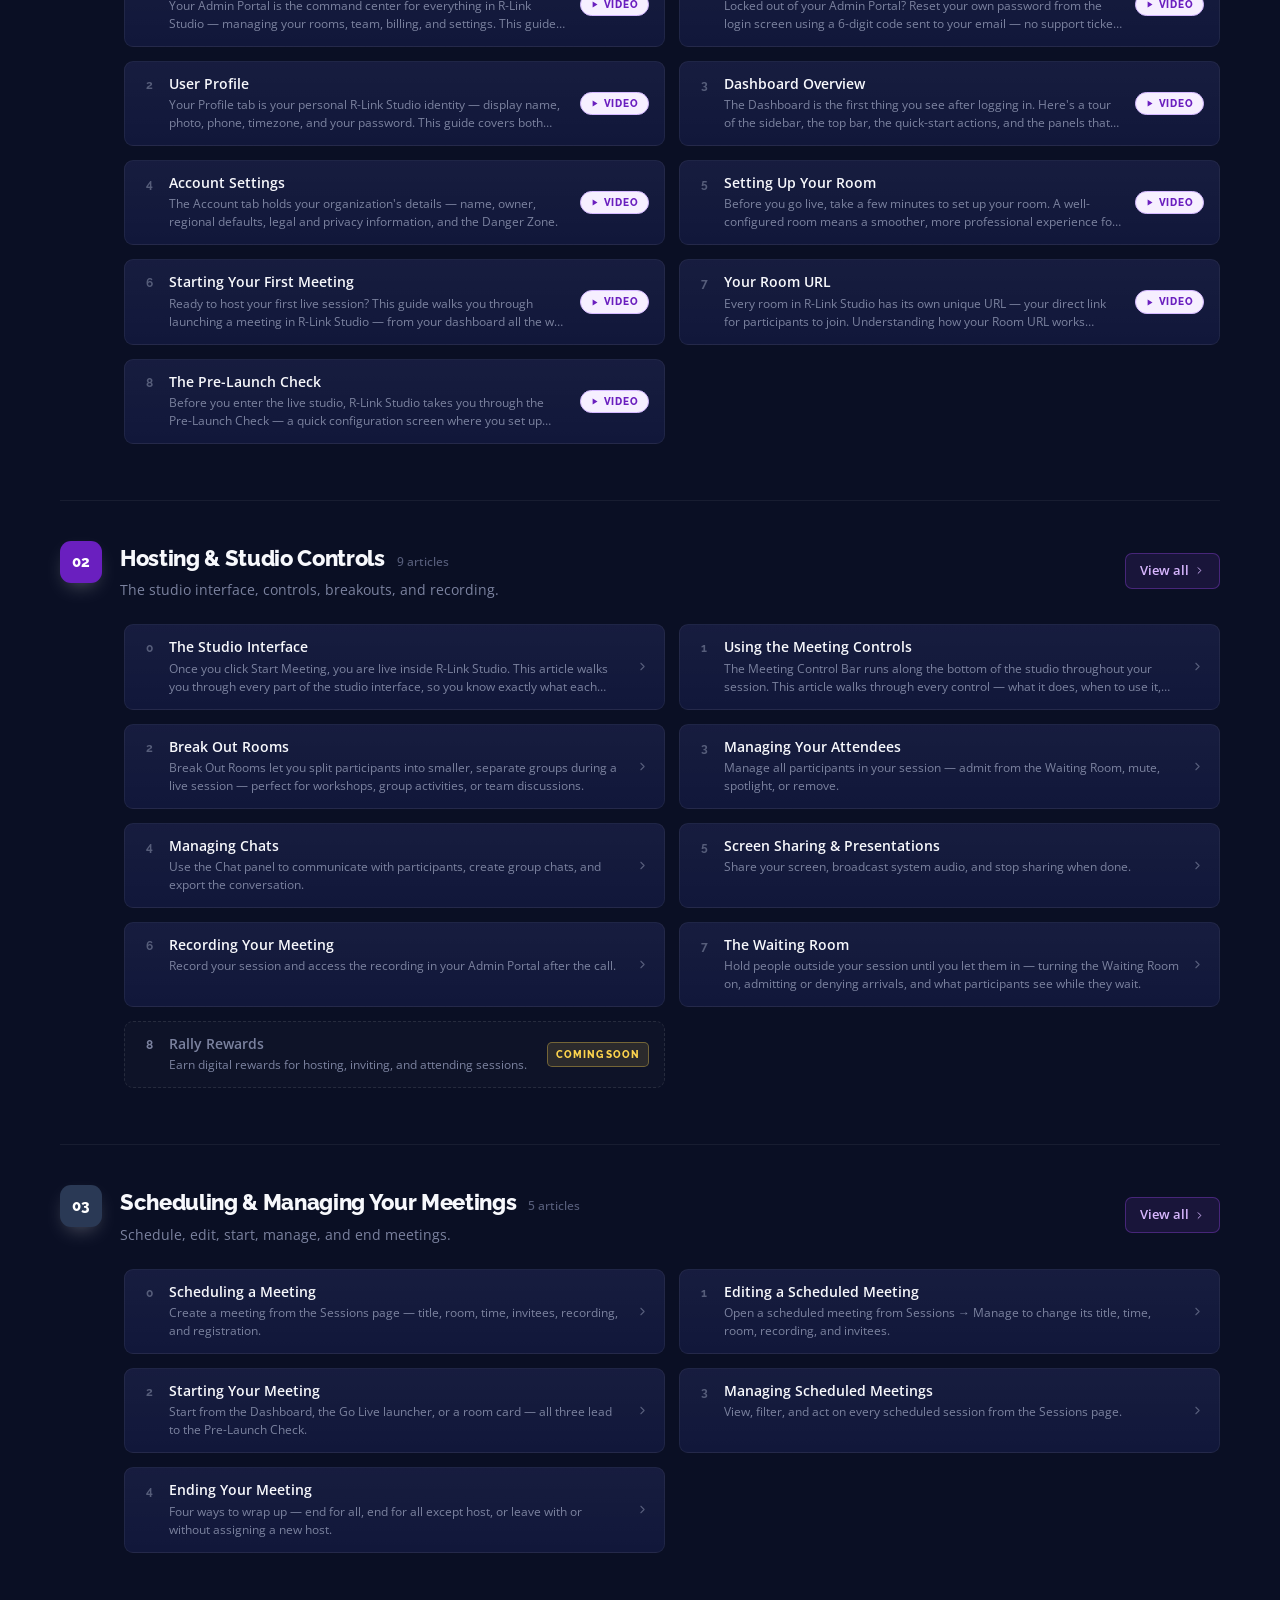
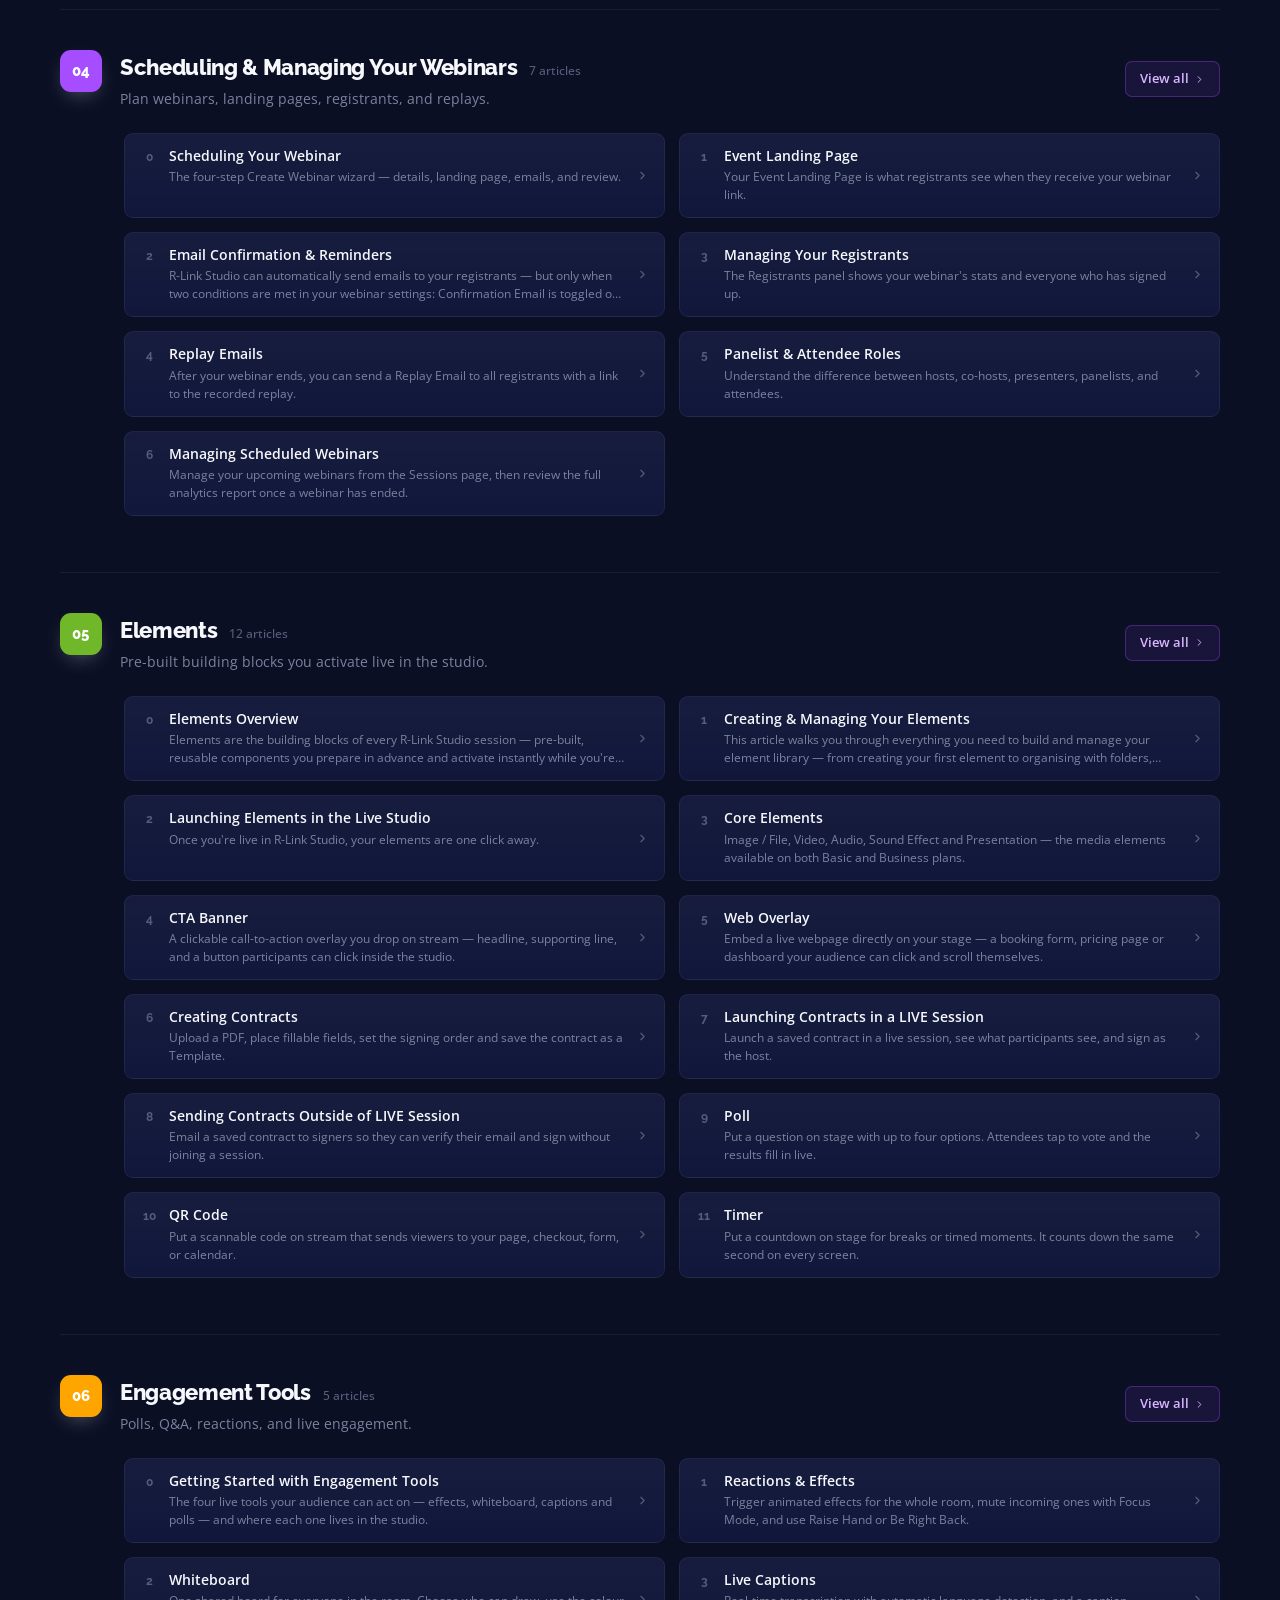
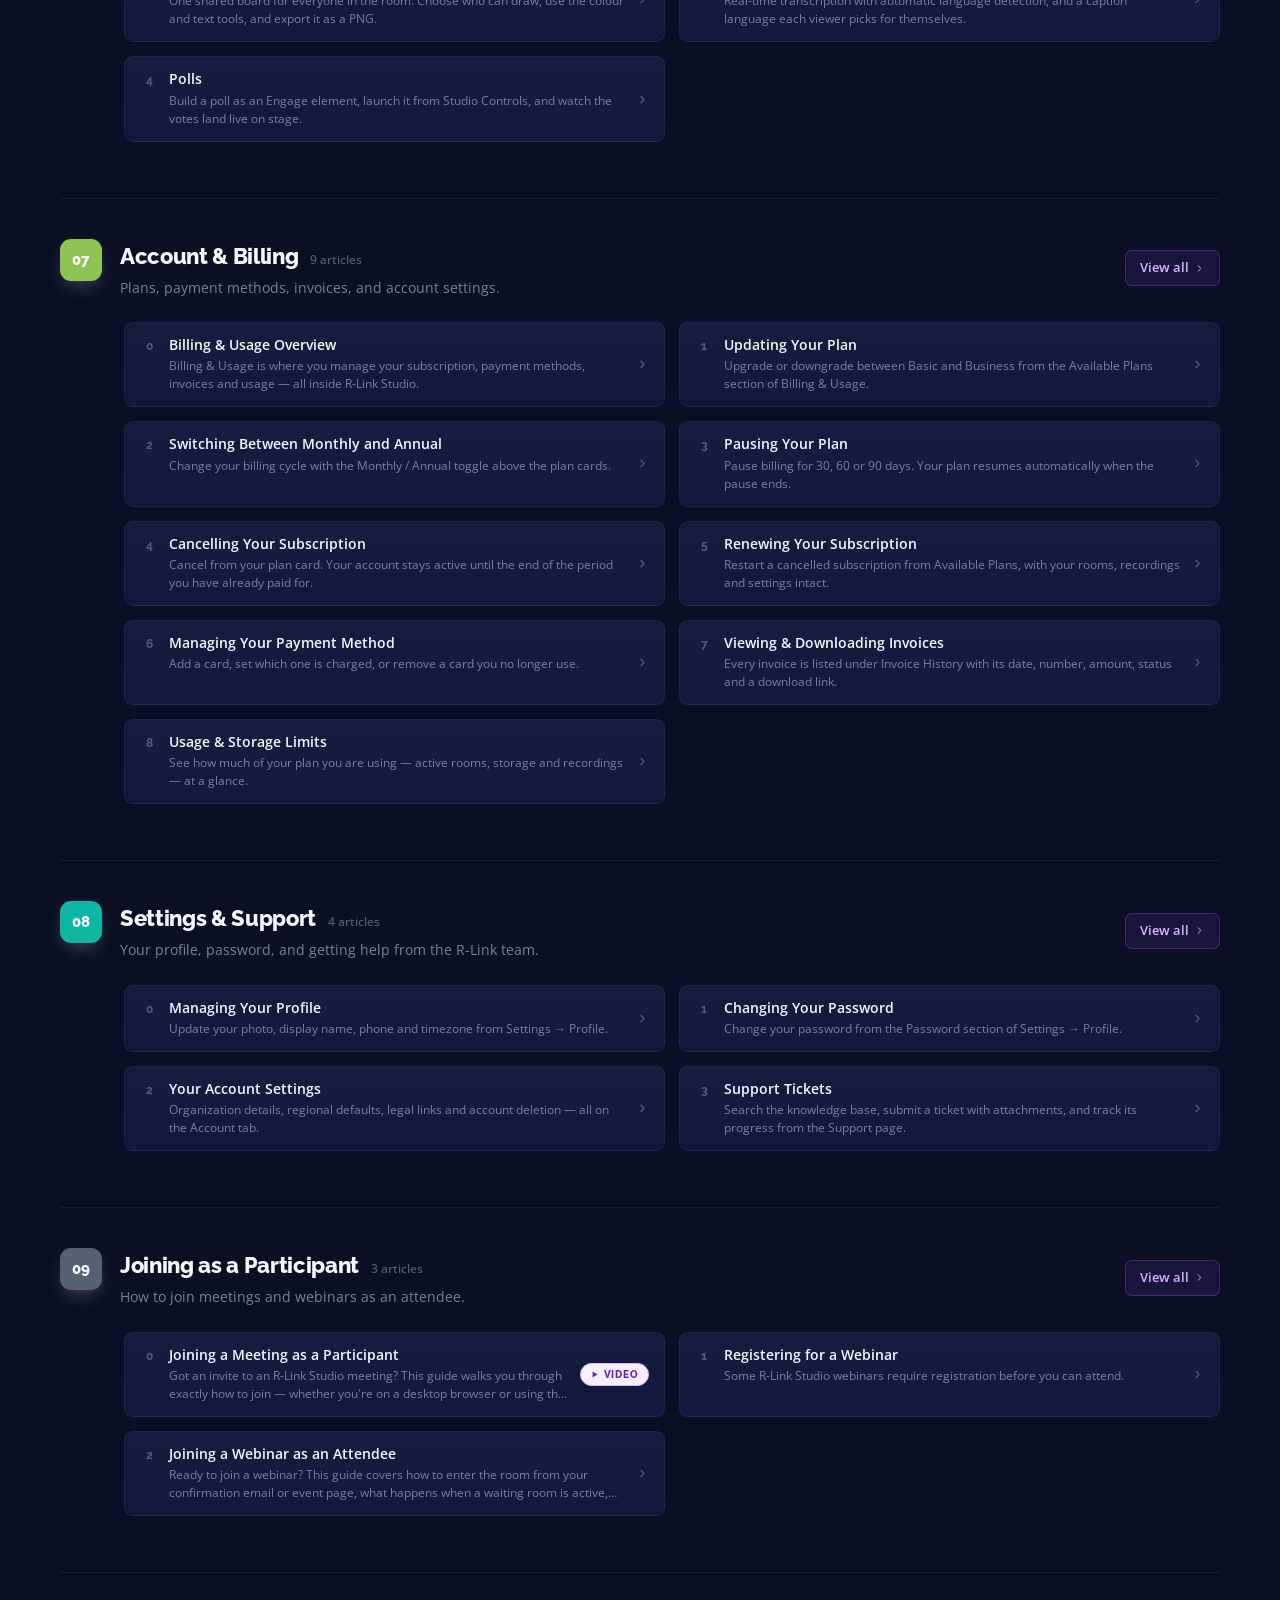
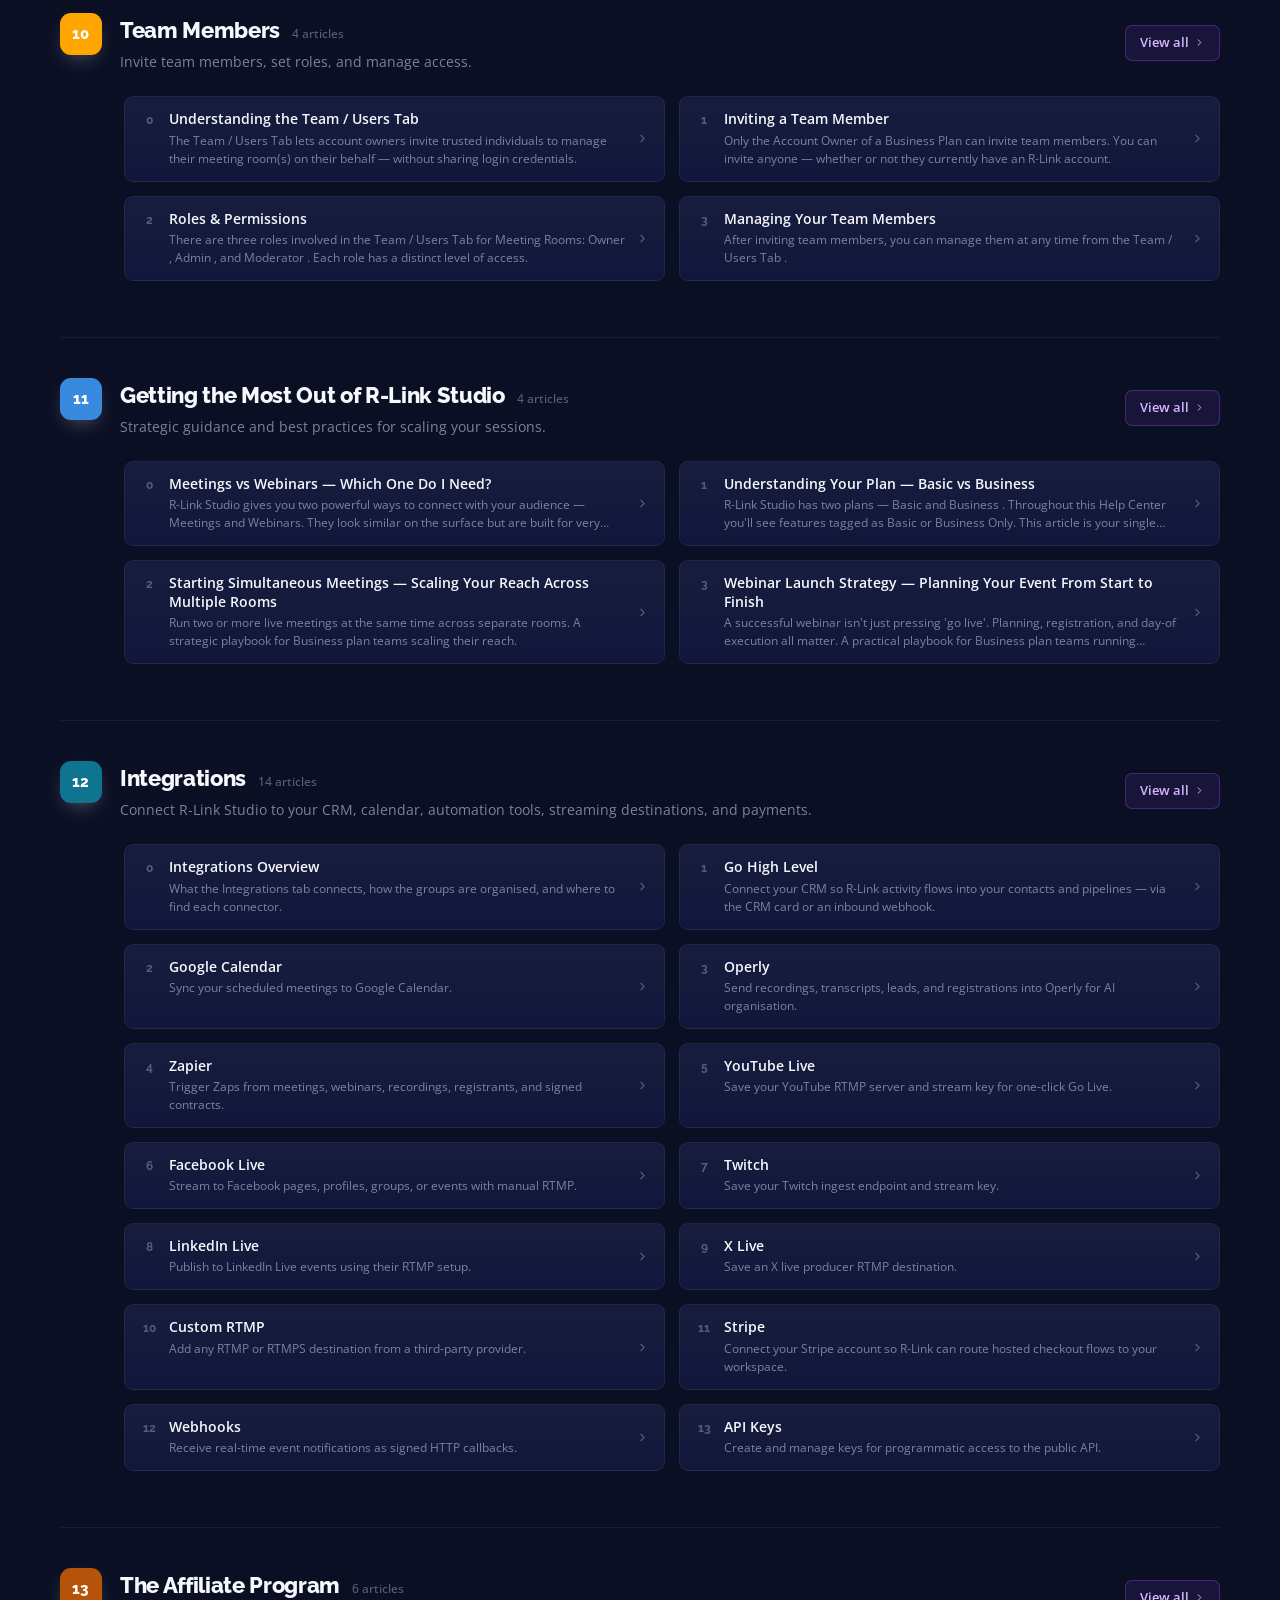
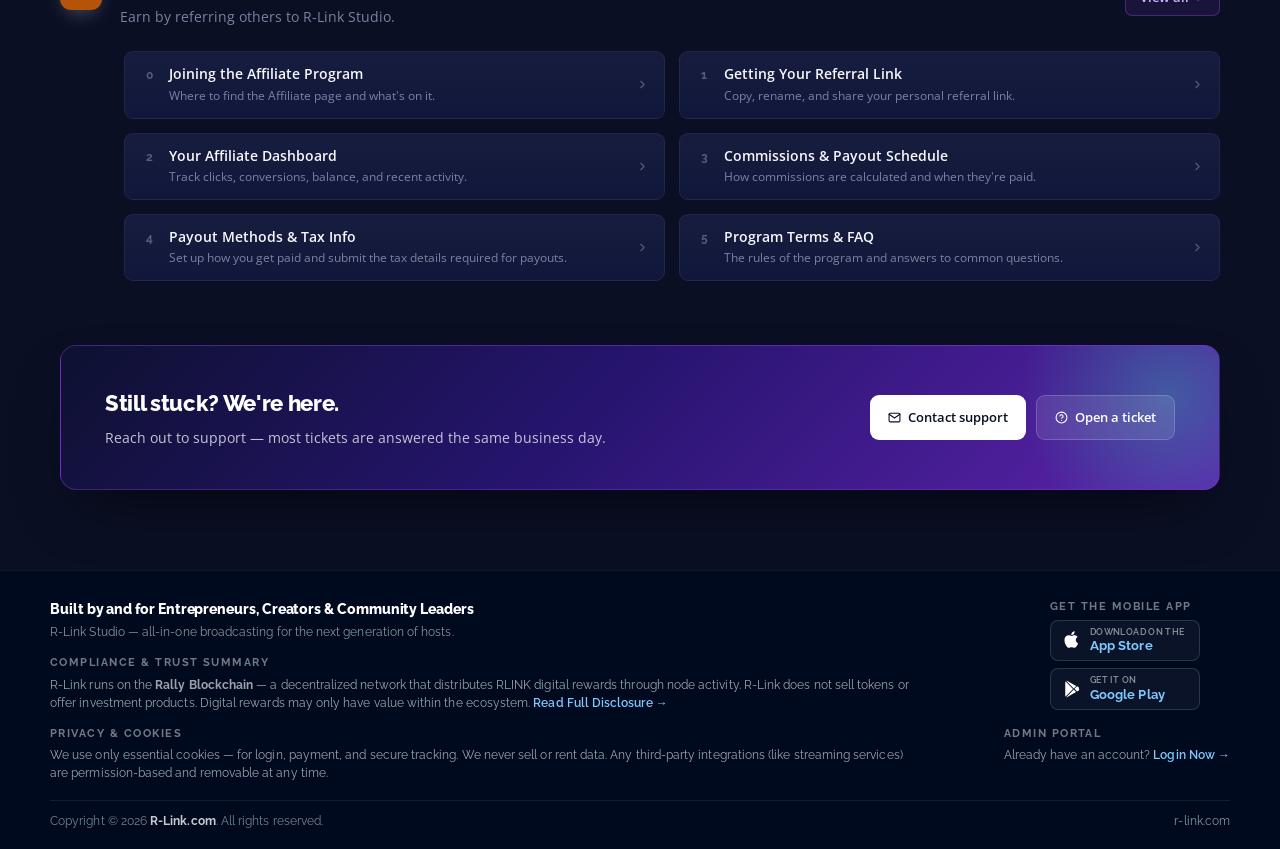
==== commit d16c9ae5: "Add files via upload" ====
--- a/index.html
+++ b/index.html
@@ -1274,11 +1274,11 @@
 
 </div><!-- /.rs-shell -->
 
-<script src="articles-data.js?v=23"></script>
-<script src="src/article-bodies.js?v=37"></script>
+<script src="articles-data.js?v=28"></script>
+<script src="src/article-bodies.js?v=48"></script>
 <script src="screenshots-data.js?v=14"></script>
 <link rel="stylesheet" href="src/src-content.css?v=5">
-<script src="hc-app.js?v=17"></script>
+<script src="hc-app.js?v=19"></script>
 </body>
 </html>
 
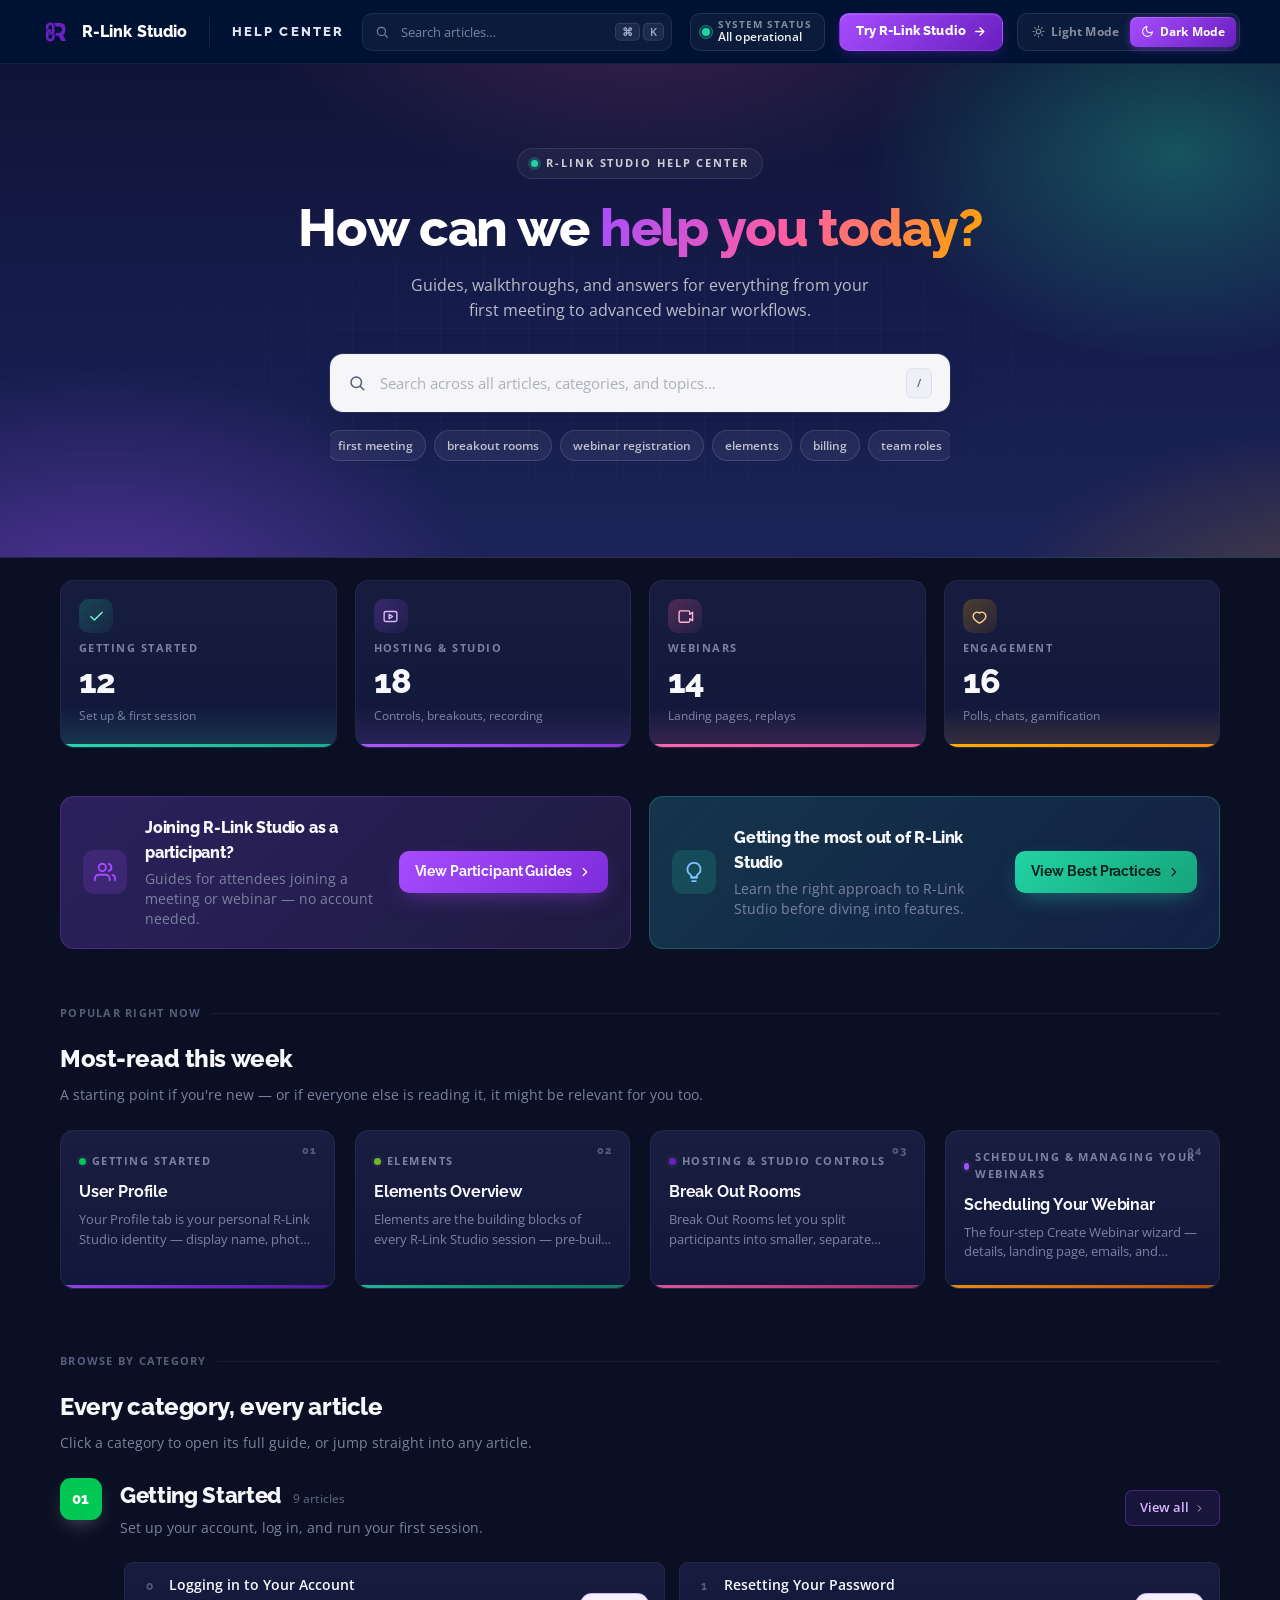
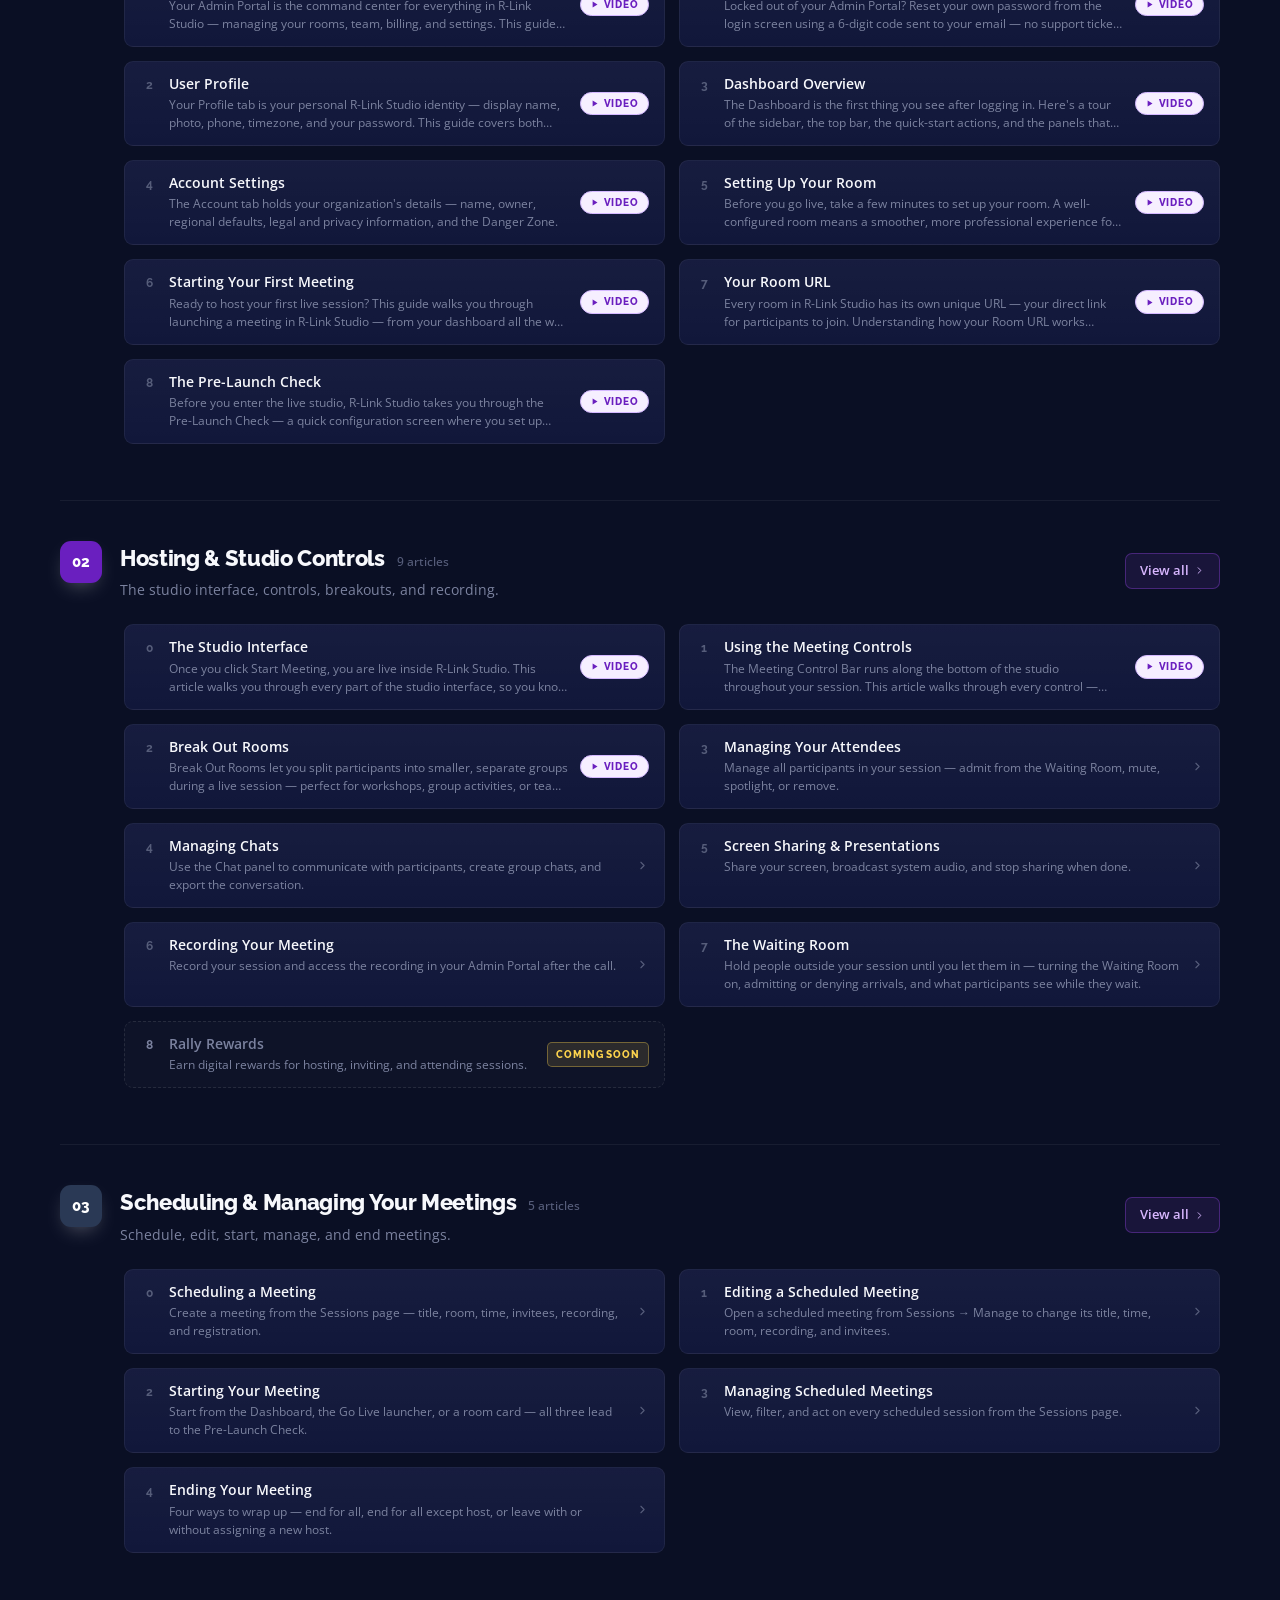
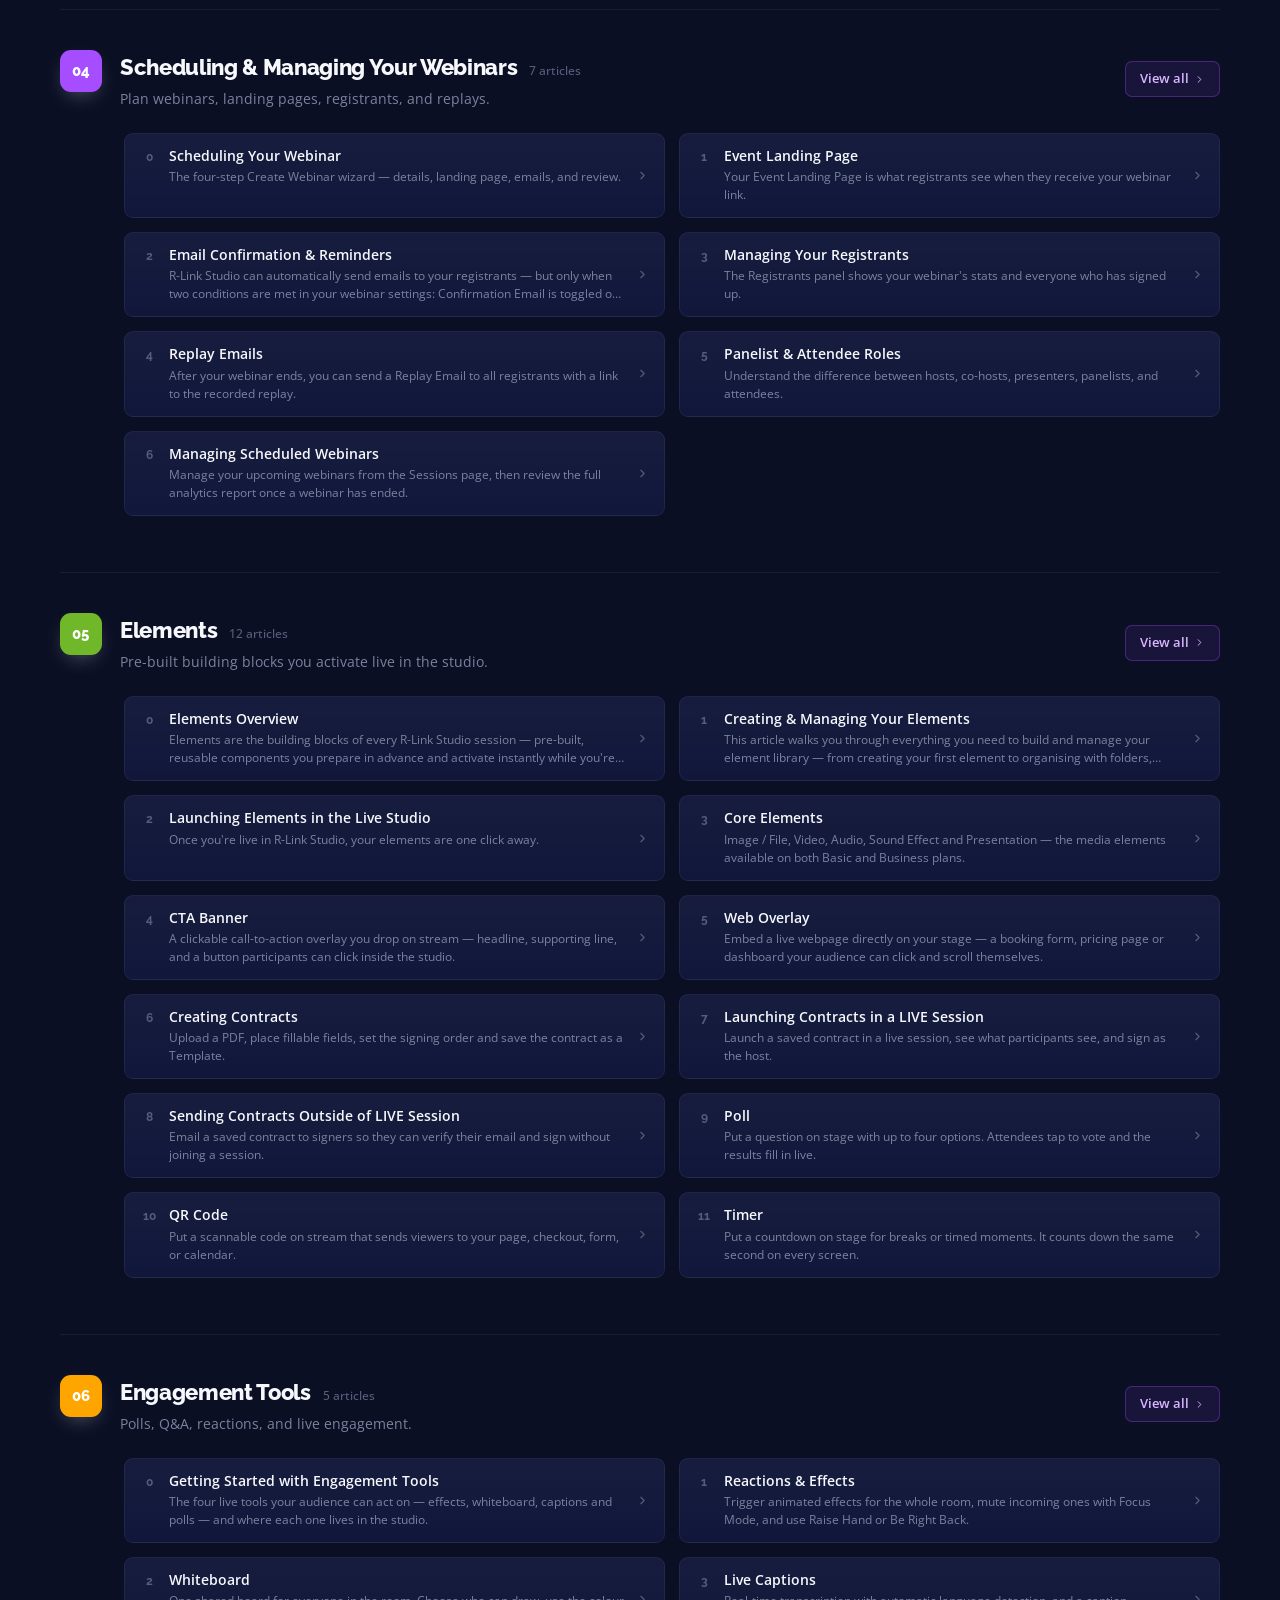
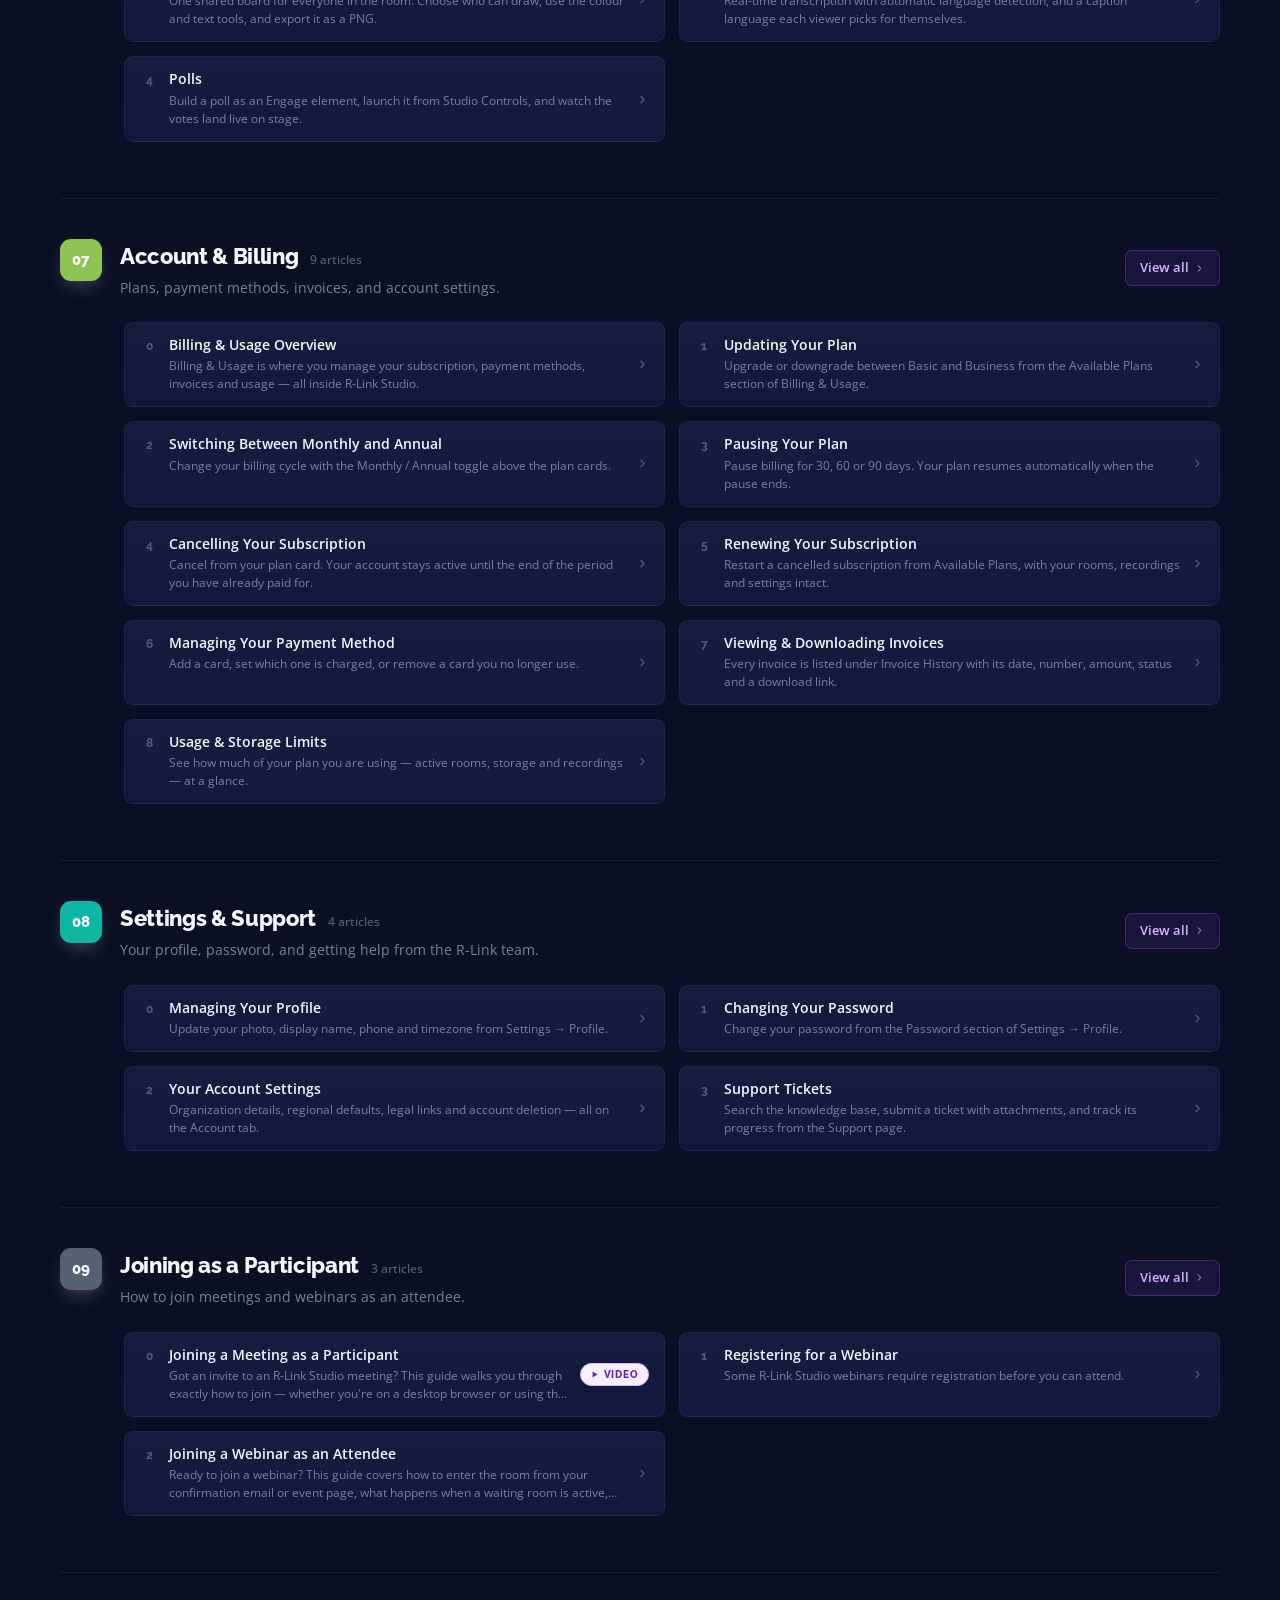
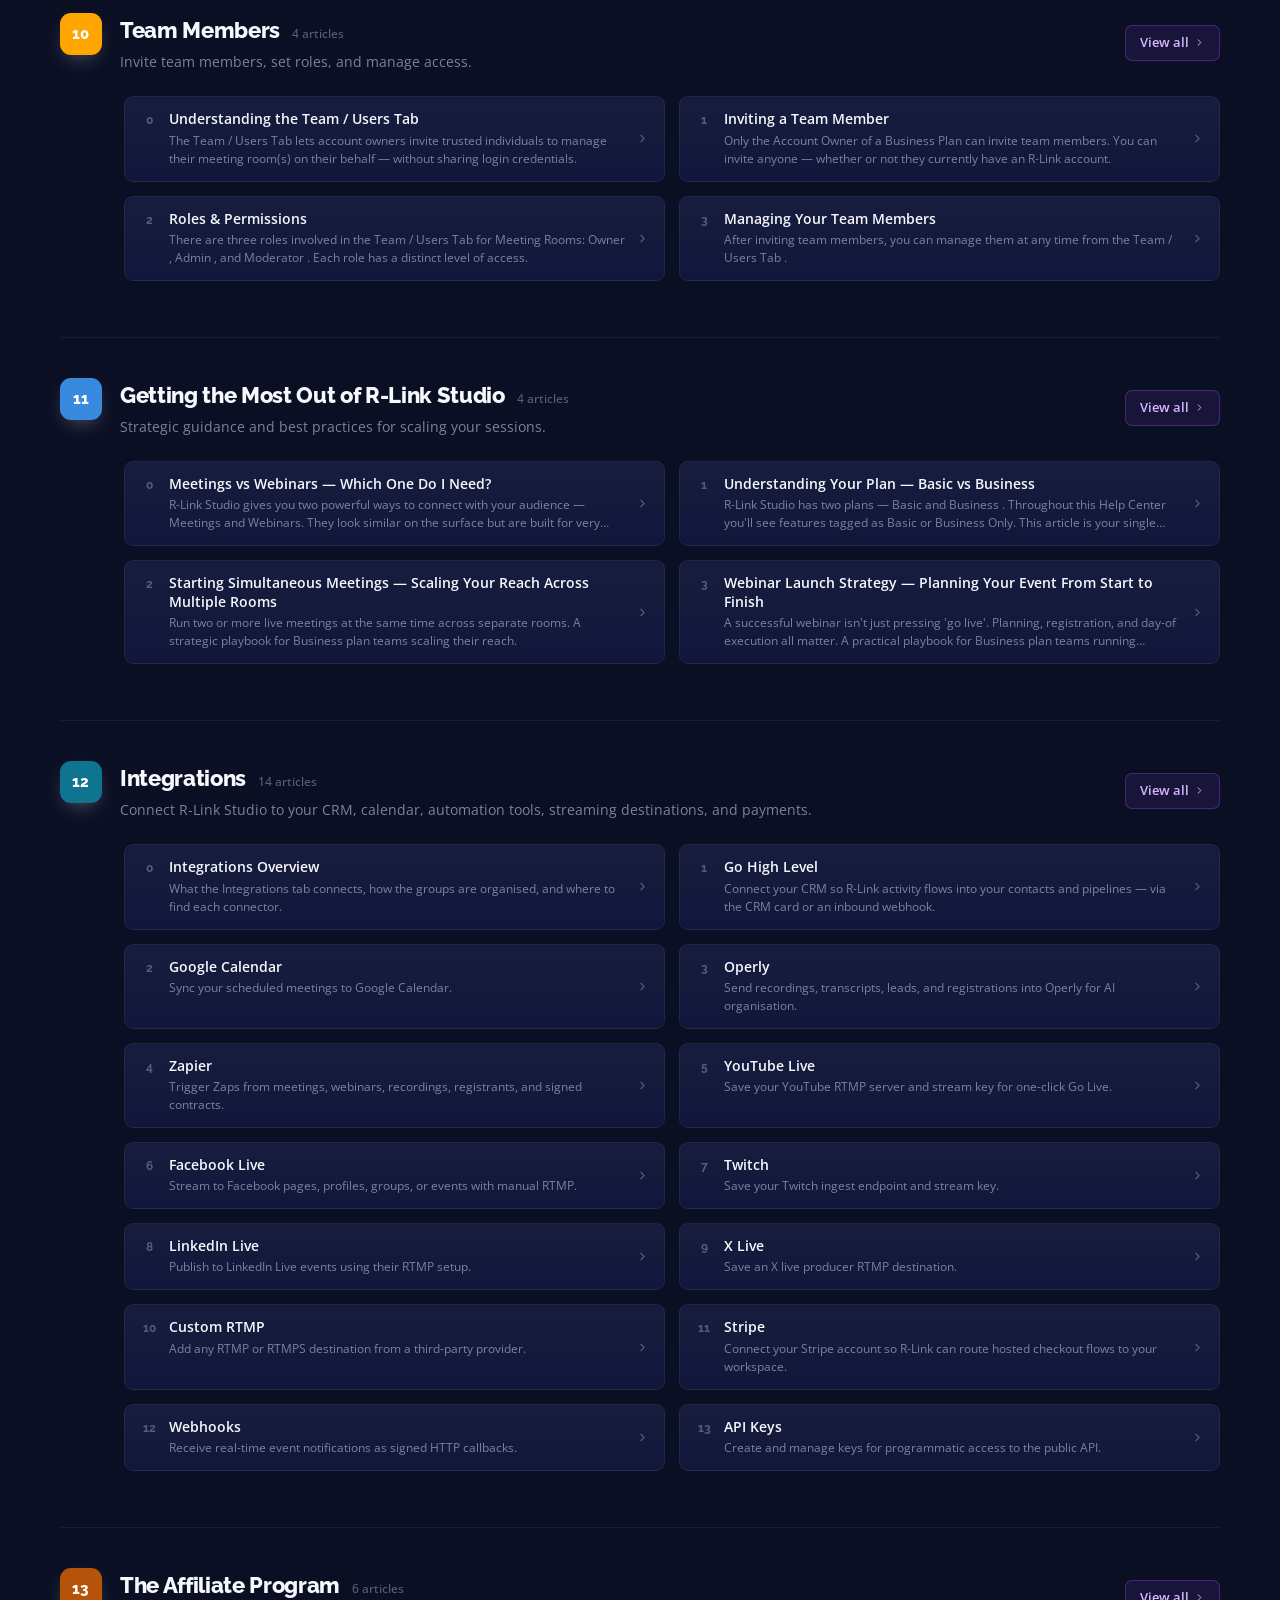
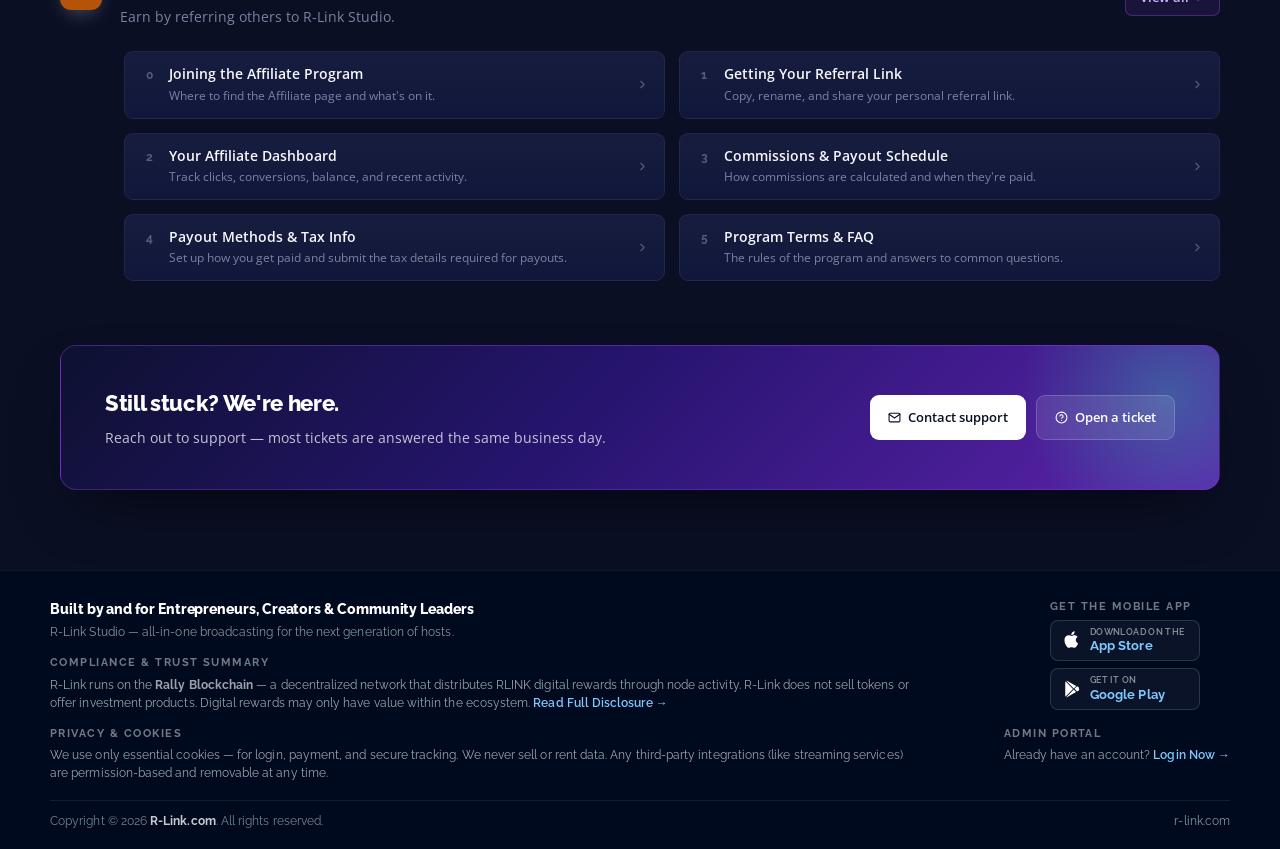
==== commit c0ebdcce: "Add files via upload" ====
--- a/index.html
+++ b/index.html
@@ -1275,7 +1275,7 @@
 </div><!-- /.rs-shell -->
 
 <script src="articles-data.js?v=28"></script>
-<script src="src/article-bodies.js?v=48"></script>
+<script src="src/article-bodies.js?v=49"></script>
 <script src="screenshots-data.js?v=14"></script>
 <link rel="stylesheet" href="src/src-content.css?v=5">
 <script src="hc-app.js?v=19"></script>
